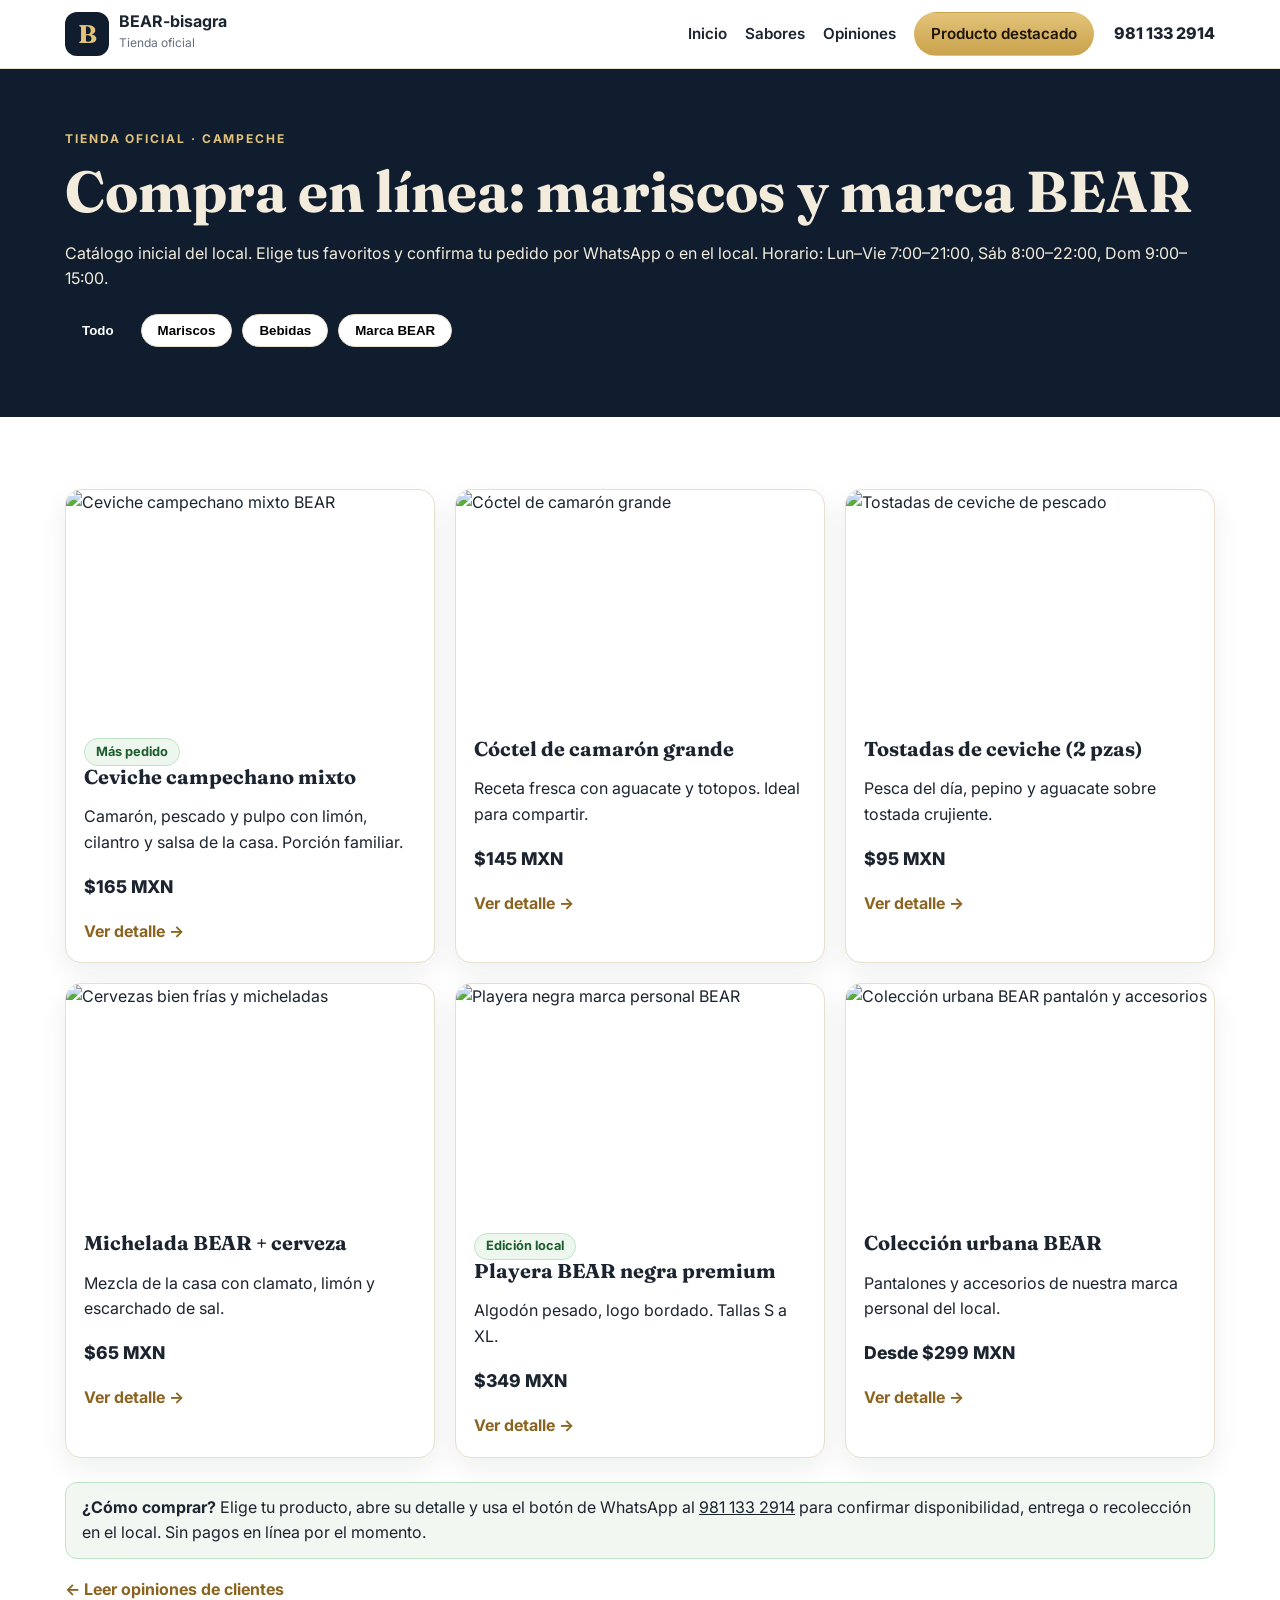
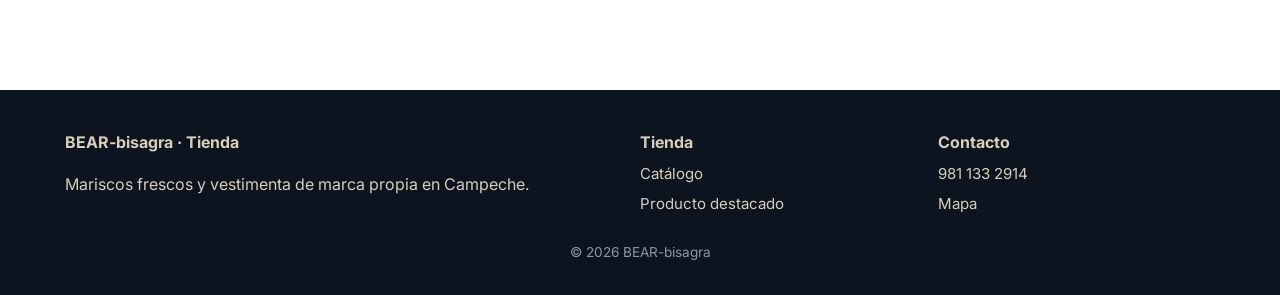
==== tienda/index.html @ 4f3a62bd "generate tienda/index.html" ====
<!DOCTYPE html>
<html lang="es">
<head>
<meta charset="UTF-8">
<meta name="viewport" content="width=device-width, initial-scale=1.0">
<title>Tienda · BEAR-bisagra Campeche</title>
<meta name="description" content="Tienda BEAR-bisagra: mariscos para llevar y vestimenta de marca propia. Playeras, pantalones, ceviches y cócteles en Campeche.">
<link rel="preconnect" href="https://fonts.googleapis.com">
<link href="https://fonts.googleapis.com/css2?family=Fraunces:opsz,wght@9..144,600;9..144,700&family=Inter:wght@400;500;600;700&display=swap" rel="stylesheet">
<link rel="stylesheet" href="../styles.css">
</head>
<body>
<header class="header">
  <div class="container header-inner">
    <a class="brand" href="../index.html" data-eb-editable="link" data-eb-key="tienda-index.a.1" data-eb-role="a" data-eb-kind="link"><span class="brand-mark">B</span><span class="brand-text"><strong>BEAR-bisagra</strong><small>Tienda oficial</small></span></a>
    <nav class="nav" id="nav">
      <a href="../index.html" data-eb-editable="link" data-eb-key="tienda-index.a.2" data-eb-role="a" data-eb-kind="link">Inicio</a>
      <a href="../index.html#sabores" data-eb-editable="link" data-eb-key="tienda-index.a.3" data-eb-role="a" data-eb-kind="link">Sabores</a>
      <a href="../index.html#opiniones" data-eb-editable="link" data-eb-key="tienda-index.a.4" data-eb-role="a" data-eb-kind="link">Opiniones</a>
      <a href="producto-1.html" class="btn btn-gold btn-sm" data-eb-editable="link" data-eb-key="tienda-index.a.5" data-eb-role="a" data-eb-kind="link">Producto destacado</a>
    </nav>
    <div class="header-actions">
      <a class="phone" href="tel:+529811332914" data-eb-editable="link" data-eb-key="tienda-index.a.6" data-eb-role="a" data-eb-kind="link">981 133 2914</a>
      <button class="menu-btn" id="menuBtn" aria-label="Abrir menú" data-eb-editable="link" data-eb-key="tienda-index.button.7" data-eb-role="button" data-eb-kind="link">☰</button>
    </div>
  </div>
</header>

<section class="shop-hero">
  <div class="container">
    <p class="eyebrow eyebrow-gold" data-eb-editable="text" data-eb-key="tienda-index.p.8" data-eb-role="p" data-eb-kind="text">Tienda oficial · Campeche</p>
    <h1 data-eb-editable="text" data-eb-key="tienda-index.h1.9" data-eb-role="h1" data-eb-kind="text">Compra en línea: mariscos y marca BEAR</h1>
    <p data-eb-editable="text" data-eb-key="tienda-index.p.10" data-eb-role="p" data-eb-kind="text">Catálogo inicial del local. Elige tus favoritos y confirma tu pedido por WhatsApp o en el local. Horario: Lun–Vie 7:00–21:00, Sáb 8:00–22:00, Dom 9:00–15:00.</p>
    <div class="filters">
      <button class="filter-btn active" data-filter="todo" data-eb-editable="link" data-eb-key="tienda-index.button.11" data-eb-role="button" data-eb-kind="link">Todo</button>
      <button class="filter-btn" data-filter="mariscos" data-eb-editable="link" data-eb-key="tienda-index.button.12" data-eb-role="button" data-eb-kind="link">Mariscos</button>
      <button class="filter-btn" data-filter="bebidas" data-eb-editable="link" data-eb-key="tienda-index.button.13" data-eb-role="button" data-eb-kind="link">Bebidas</button>
      <button class="filter-btn" data-filter="marca" data-eb-editable="link" data-eb-key="tienda-index.button.14" data-eb-role="button" data-eb-kind="link">Marca BEAR</button>
    </div>
  </div>
</section>

<main class="section">
  <div class="container">
    <div class="product-grid">
      <article class="card" data-cat="mariscos">
        <img src="https://images.pexels.com/photos/4801427/pexels-photo-4801427.jpeg?auto=compress&cs=tinysrgb&dpr=2&h=650&w=940" alt="Ceviche campechano mixto BEAR" loading="lazy" data-eb-editable="image" data-eb-key="tienda-index.img.15" data-eb-role="img" data-eb-kind="image">
        <div class="card-body">
          <span class="badge">Más pedido</span>
          <h3 data-eb-editable="text" data-eb-key="tienda-index.h3.16" data-eb-role="h3" data-eb-kind="text">Ceviche campechano mixto</h3>
          <p data-eb-editable="text" data-eb-key="tienda-index.p.17" data-eb-role="p" data-eb-kind="text">Camarón, pescado y pulpo con limón, cilantro y salsa de la casa. Porción familiar.</p>
          <p class="price" data-eb-editable="text" data-eb-key="tienda-index.p.18" data-eb-role="p" data-eb-kind="text">$165 MXN</p>
          <a class="link" href="producto-1.html" data-eb-editable="link" data-eb-key="tienda-index.a.19" data-eb-role="a" data-eb-kind="link">Ver detalle →</a>
        </div>
      </article>
      <article class="card" data-cat="mariscos">
        <img src="https://images.pexels.com/photos/20484887/pexels-photo-20484887.png?auto=compress&cs=tinysrgb&dpr=2&h=650&w=940" alt="Cóctel de camarón grande" loading="lazy" data-eb-editable="image" data-eb-key="tienda-index.img.20" data-eb-role="img" data-eb-kind="image">
        <div class="card-body">
          <h3 data-eb-editable="text" data-eb-key="tienda-index.h3.21" data-eb-role="h3" data-eb-kind="text">Cóctel de camarón grande</h3>
          <p data-eb-editable="text" data-eb-key="tienda-index.p.22" data-eb-role="p" data-eb-kind="text">Receta fresca con aguacate y totopos. Ideal para compartir.</p>
          <p class="price" data-eb-editable="text" data-eb-key="tienda-index.p.23" data-eb-role="p" data-eb-kind="text">$145 MXN</p>
          <a class="link" href="producto-1.html" data-eb-editable="link" data-eb-key="tienda-index.a.24" data-eb-role="a" data-eb-kind="link">Ver detalle →</a>
        </div>
      </article>
      <article class="card" data-cat="mariscos">
        <img src="https://images.pexels.com/photos/19725440/pexels-photo-19725440.jpeg?auto=compress&cs=tinysrgb&dpr=2&h=650&w=940" alt="Tostadas de ceviche de pescado" loading="lazy" data-eb-editable="image" data-eb-key="tienda-index.img.25" data-eb-role="img" data-eb-kind="image">
        <div class="card-body">
          <h3 data-eb-editable="text" data-eb-key="tienda-index.h3.26" data-eb-role="h3" data-eb-kind="text">Tostadas de ceviche (2 pzas)</h3>
          <p data-eb-editable="text" data-eb-key="tienda-index.p.27" data-eb-role="p" data-eb-kind="text">Pesca del día, pepino y aguacate sobre tostada crujiente.</p>
          <p class="price" data-eb-editable="text" data-eb-key="tienda-index.p.28" data-eb-role="p" data-eb-kind="text">$95 MXN</p>
          <a class="link" href="producto-1.html" data-eb-editable="link" data-eb-key="tienda-index.a.29" data-eb-role="a" data-eb-kind="link">Ver detalle →</a>
        </div>
      </article>
      <article class="card" data-cat="bebidas">
        <img src="https://images.pexels.com/photos/36027855/pexels-photo-36027855.jpeg?auto=compress&cs=tinysrgb&dpr=2&h=650&w=940" alt="Cervezas bien frías y micheladas" loading="lazy" data-eb-editable="image" data-eb-key="tienda-index.img.30" data-eb-role="img" data-eb-kind="image">
        <div class="card-body">
          <h3 data-eb-editable="text" data-eb-key="tienda-index.h3.31" data-eb-role="h3" data-eb-kind="text">Michelada BEAR + cerveza</h3>
          <p data-eb-editable="text" data-eb-key="tienda-index.p.32" data-eb-role="p" data-eb-kind="text">Mezcla de la casa con clamato, limón y escarchado de sal.</p>
          <p class="price" data-eb-editable="text" data-eb-key="tienda-index.p.33" data-eb-role="p" data-eb-kind="text">$65 MXN</p>
          <a class="link" href="producto-1.html" data-eb-editable="link" data-eb-key="tienda-index.a.34" data-eb-role="a" data-eb-kind="link">Ver detalle →</a>
        </div>
      </article>
      <article class="card" data-cat="marca">
        <img src="https://images.pexels.com/photos/8532638/pexels-photo-8532638.jpeg?auto=compress&cs=tinysrgb&dpr=2&h=650&w=940" alt="Playera negra marca personal BEAR" loading="lazy" data-eb-editable="image" data-eb-key="tienda-index.img.35" data-eb-role="img" data-eb-kind="image">
        <div class="card-body">
          <span class="badge">Edición local</span>
          <h3 data-eb-editable="text" data-eb-key="tienda-index.h3.36" data-eb-role="h3" data-eb-kind="text">Playera BEAR negra premium</h3>
          <p data-eb-editable="text" data-eb-key="tienda-index.p.37" data-eb-role="p" data-eb-kind="text">Algodón pesado, logo bordado. Tallas S a XL.</p>
          <p class="price" data-eb-editable="text" data-eb-key="tienda-index.p.38" data-eb-role="p" data-eb-kind="text">$349 MXN</p>
          <a class="link" href="producto-1.html" data-eb-editable="link" data-eb-key="tienda-index.a.39" data-eb-role="a" data-eb-kind="link">Ver detalle →</a>
        </div>
      </article>
      <article class="card" data-cat="marca">
        <img src="https://images.pexels.com/photos/8112638/pexels-photo-8112638.jpeg?auto=compress&cs=tinysrgb&dpr=2&h=650&w=940" alt="Colección urbana BEAR pantalón y accesorios" loading="lazy" data-eb-editable="image" data-eb-key="tienda-index.img.40" data-eb-role="img" data-eb-kind="image">
        <div class="card-body">
          <h3 data-eb-editable="text" data-eb-key="tienda-index.h3.41" data-eb-role="h3" data-eb-kind="text">Colección urbana BEAR</h3>
          <p data-eb-editable="text" data-eb-key="tienda-index.p.42" data-eb-role="p" data-eb-kind="text">Pantalones y accesorios de nuestra marca personal del local.</p>
          <p class="price" data-eb-editable="text" data-eb-key="tienda-index.p.43" data-eb-role="p" data-eb-kind="text">Desde $299 MXN</p>
          <a class="link" href="producto-1.html" data-eb-editable="link" data-eb-key="tienda-index.a.44" data-eb-role="a" data-eb-kind="link">Ver detalle →</a>
        </div>
      </article>
    </div>
    <div class="cart-note" style="margin-top:24px">
      <strong>¿Cómo comprar?</strong> Elige tu producto, abre su detalle y usa el botón de WhatsApp al <a href="tel:+529811332914" data-eb-editable="link" data-eb-key="tienda-index.a.45" data-eb-role="a" data-eb-kind="link">981 133 2914</a> para confirmar disponibilidad, entrega o recolección en el local. Sin pagos en línea por el momento.
    </div>
    <p style="margin-top:18px" data-eb-editable="text" data-eb-key="tienda-index.p.46" data-eb-role="p" data-eb-kind="text"><a class="link" href="../index.html#opiniones" data-eb-editable="link" data-eb-key="tienda-index.a.47" data-eb-role="a" data-eb-kind="link">← Leer opiniones de clientes</a></p>
  </div>
</main>

<footer class="footer">
  <div class="container footer-grid">
    <div><strong>BEAR-bisagra · Tienda</strong><p data-eb-editable="text" data-eb-key="tienda-index.p.48" data-eb-role="p" data-eb-kind="text">Mariscos frescos y vestimenta de marca propia en Campeche.</p></div>
    <div><strong>Tienda</strong><a href="index.html" data-eb-editable="link" data-eb-key="tienda-index.a.49" data-eb-role="a" data-eb-kind="link">Catálogo</a><a href="producto-1.html" data-eb-editable="link" data-eb-key="tienda-index.a.50" data-eb-role="a" data-eb-kind="link">Producto destacado</a></div>
    <div><strong>Contacto</strong><a href="tel:+529811332914" data-eb-editable="link" data-eb-key="tienda-index.a.51" data-eb-role="a" data-eb-kind="link">981 133 2914</a><a href="https://maps.google.com/?q=Monterrey" target="_blank" rel="noopener" data-eb-editable="link" data-eb-key="tienda-index.a.52" data-eb-role="a" data-eb-kind="link">Mapa</a></div>
  </div>
  <p class="copy" data-eb-editable="text" data-eb-key="tienda-index.p.53" data-eb-role="p" data-eb-kind="text">© 2026 BEAR-bisagra</p>
</footer>
<script src="../script.js"></script>

<section id="perfil-usuario" aria-label="Perfil del visitante">
  <div data-itm-profile data-project-id="32536aca-527c-4a46-9a63-be16d1e86934"></div>
</section>

<section id="comentarios" aria-label="Comentarios">
  <div data-itm-comments data-project-id="32536aca-527c-4a46-9a63-be16d1e86934"></div>
</section>

<script src="https://itm-void-excepcional.pages.dev/comments.js" defer></script>
</body>
</html>
---- styles.css ----
:root{
  --navy:#101d2e; --navy2:#16293f; --gold:#c9a24b; --gold2:#e3c37a;
  --cream:#faf6ee; --paper:#ffffff; --ink:#1c2430; --muted:#66707e;
  --line:#e8dfcc; --radius:16px; --shadow:0 18px 45px rgba(16,29,46,.14);
}
*{box-sizing:border-box}
html{scroll-behavior:smooth}
body{margin:0;font-family:Inter,system-ui,Arial,sans-serif;color:var(--ink);background:var(--paper);line-height:1.6}
h1,h2,h3{font-family:Fraunces,Georgia,serif;line-height:1.12;margin:0 0 .5rem}
h1{font-size:clamp(2.2rem,5vw,3.6rem)} h2{font-size:clamp(1.7rem,3.4vw,2.4rem)}
img{max-width:100%;display:block;border-radius:12px}
a{color:inherit}
.container{width:min(1150px,92%);margin:0 auto}
.section{padding:72px 0}
.section-dark{background:var(--navy);color:#f3ecdc}
.section-cream{background:var(--cream)}
.eyebrow{text-transform:uppercase;letter-spacing:.16em;font-size:.75rem;font-weight:700;color:var(--gold)}
.eyebrow-gold{color:var(--gold2)}
.section-head{max-width:640px;margin-bottom:28px}
.muted{color:var(--muted)} .section-dark .muted{color:#c9c0ab}
.btn{display:inline-block;padding:.85rem 1.5rem;border-radius:999px;font-weight:700;text-decoration:none;border:1px solid transparent;cursor:pointer}
.btn-gold{background:linear-gradient(180deg,var(--gold2),var(--gold));color:#1d1405}
.btn-outline{border-color:var(--navy);color:var(--navy)}
.btn-outline-light{border-color:#e8dfcc;color:#f3ecdc}
.btn-dark{background:var(--navy);color:#fff}
.btn-sm{padding:.55rem 1rem;font-size:.9rem}
.link{font-weight:700;color:#8a6420;text-decoration:none}
.price{font-weight:800;font-size:1.1rem}
.row{display:flex;gap:12px;flex-wrap:wrap;margin-top:16px}

/* header */
.header{position:sticky;top:0;z-index:20;background:rgba(255,255,255,.96);backdrop-filter:blur(8px);border-bottom:1px solid var(--line)}
.header-inner{display:flex;align-items:center;gap:20px;padding:12px 0}
.brand{display:flex;align-items:center;gap:10px;text-decoration:none}
.brand-mark{width:44px;height:44px;border-radius:12px;background:var(--navy);color:var(--gold2);display:grid;place-items:center;font-family:Fraunces,serif;font-size:1.6rem;font-weight:700}
.brand-text strong{display:block;line-height:1}.brand-text small{color:var(--muted);font-size:.75rem}
.nav{margin-left:auto;display:flex;gap:18px;align-items:center}
.nav a{text-decoration:none;font-weight:600;font-size:.95rem}
.header-actions{display:flex;align-items:center;gap:12px}
.phone{font-weight:800;text-decoration:none}
.menu-btn{display:none;border:1px solid var(--line);border-radius:10px;background:#fff;padding:.4rem .7rem}
.header-profile-strip{background:var(--navy);color:#e9dfc6;font-size:.85rem}
.header-profile-inner{display:flex;justify-content:space-between;align-items:center;gap:12px;padding:6px 0;flex-wrap:wrap}

/* hero */
.hero{background:radial-gradient(900px 400px at 80% 0%,#f3e6c4,transparent),var(--cream);padding:56px 0 40px}
.hero-grid{display:grid;grid-template-columns:1.05fr .95fr;gap:36px;align-items:center}
.lead{font-size:1.08rem;color:#3d4756}
.hero-cta{display:flex;gap:12px;flex-wrap:wrap;margin:20px 0}
.hero-meta{list-style:none;display:flex;gap:18px;padding:0;margin:18px 0 0;flex-wrap:wrap;color:#3d4756}
.hero-media{position:relative}
.hero-img-main img{box-shadow:var(--shadow)}
.hero-img-main figcaption{font-size:.85rem;color:var(--muted);margin-top:8px}
.hero-img-small{position:absolute;right:-10px;bottom:-24px;width:42%;border:4px solid #fff;box-shadow:var(--shadow);border-radius:14px;overflow:hidden}
.hero-img-small img{border-radius:0}

/* strip */
.strip{background:var(--navy);color:#f3ecdc}
.strip-grid{display:grid;grid-template-columns:repeat(3,1fr);gap:16px;padding:18px 0}
.strip-grid strong{display:block}.strip-grid span{color:#c9c0ab;font-size:.92rem}

/* cards */
.cards-3{display:grid;grid-template-columns:repeat(3,1fr);gap:20px}
.card{border:1px solid var(--line);border-radius:var(--radius);overflow:hidden;background:#fff;box-shadow:0 10px 28px rgba(16,29,46,.07)}
.card img{border-radius:0;height:230px;width:100%;object-fit:cover}
.card-body{padding:18px}
.card-body h3{font-size:1.25rem}
.card-dark{background:var(--navy2);border-color:#2b405c}
.menu-table-wrap{margin-top:28px;border:1px solid var(--line);border-radius:var(--radius);padding:22px;background:#fff}
.menu-table div{display:flex;justify-content:space-between;gap:16px;padding:10px 0;border-bottom:1px dashed var(--line)}
.menu-table div:last-child{border-bottom:0}

/* brand */
.brand-grid{display:grid;grid-template-columns:1fr 1fr;gap:32px;align-items:start}
.checklist{list-style:none;padding:0;margin:18px 0}
.checklist li{padding-left:28px;position:relative;margin:8px 0}
.checklist li::before{content:"✓";position:absolute;left:0;color:var(--gold2);font-weight:800}
.brand-cards{display:grid;grid-template-columns:1fr 1fr;gap:16px}

/* local */
.local-grid{display:grid;grid-template-columns:1fr 1fr;gap:32px;align-items:center}
.local-media{position:relative}
.img-main{box-shadow:var(--shadow)}
.img-over{position:absolute;left:-18px;bottom:-26px;width:46%;border:5px solid #fff;box-shadow:var(--shadow)}
.stats{display:flex;gap:26px;margin:18px 0}
.stats strong{display:block;font-size:1.6rem;font-family:Fraunces,serif}
.stats span{color:var(--muted);font-size:.9rem}
.gallery-mini{display:grid;grid-template-columns:1fr 1fr;gap:12px}
.gallery-mini img{height:150px;object-fit:cover;width:100%}

/* visit */
.visit-grid{display:grid;grid-template-columns:1fr 1fr;gap:28px}
.contact-list{list-style:none;padding:0}
.contact-list li{margin:10px 0}
.contact-form{background:#fff;border:1px solid var(--line);border-radius:var(--radius);padding:22px}
.contact-form label{display:block;font-weight:600;margin:10px 0}
.contact-form input,.contact-form textarea{width:100%;margin-top:6px;padding:.7rem .8rem;border:1px solid #cfc6ae;border-radius:10px;font:inherit}
.form-note{font-size:.88rem;color:var(--muted)}

/* opinions */
.section-opinions{background:linear-gradient(180deg,#101d2e,#1a3049);color:#f3ecdc}
.opinion-info-grid{display:grid;grid-template-columns:repeat(3,1fr);gap:14px;margin:20px 0}
.opinion-step{background:rgba(255,255,255,.07);border:1px solid rgba(227,195,122,.35);border-radius:14px;padding:16px}
.opinion-step strong{display:block;color:var(--gold2)}
.opinion-step span{color:#d9cfb8;font-size:.92rem}
.privacy-note{background:rgba(201,162,75,.14);border:1px solid rgba(227,195,122,.4);padding:12px 16px;border-radius:12px;font-size:.92rem}
.comments-shell{display:grid;grid-template-columns:.9fr 1.1fr;gap:18px;margin-top:20px}
.comments-profile-card,.comments-list-card{background:#fff;color:var(--ink);border-radius:16px;padding:22px;box-shadow:var(--shadow)}
.comments-profile-card h3,.comments-list-card h3{margin-top:0}

/* footer */
.footer{background:#0b141f;color:#d9cfb8;padding:40px 0 18px}
.footer-grid{display:grid;grid-template-columns:2fr 1fr 1fr;gap:20px}
.footer-grid a,.footer-grid span{display:block;color:#d9cfb8;text-decoration:none;margin:6px 0;font-size:.94rem}
.copy{text-align:center;color:#8f96a3;font-size:.85rem;margin-top:20px}

/* shop */
.shop-hero{background:var(--navy);color:#f3ecdc;padding:48px 0}
.filters{display:flex;gap:10px;flex-wrap:wrap;margin:22px 0}
.filter-btn{border:1px solid var(--line);background:#fff;border-radius:999px;padding:.5rem 1rem;cursor:pointer;font-weight:600}
.filter-btn.active{background:var(--navy);color:#fff;border-color:var(--navy)}
.product-grid{display:grid;grid-template-columns:repeat(3,1fr);gap:20px}
.badge{display:inline-block;background:#eef7ee;color:#1d5c2e;border:1px solid #bfe3c6;border-radius:999px;padding:.15rem .7rem;font-size:.8rem;font-weight:700}
.product-detail{display:grid;grid-template-columns:1fr 1fr;gap:30px;padding:48px 0}
.qty{display:flex;align-items:center;gap:10px;margin:16px 0}
.qty button{width:38px;height:38px;border-radius:10px;border:1px solid var(--line);font-size:1.2rem;cursor:pointer}
.cart-note{background:#f2f7f2;border:1px solid #bfe3c6;border-radius:12px;padding:12px 16px}

@media(max-width:900px){
  .hero-grid,.brand-grid,.local-grid,.visit-grid,.comments-shell,.product-detail{grid-template-columns:1fr}
  .cards-3,.product-grid{grid-template-columns:1fr 1fr}
  .strip-grid,.opinion-info-grid{grid-template-columns:1fr}
  .nav{display:none;position:absolute;top:100%;left:0;right:0;background:#fff;flex-direction:column;padding:16px;border-bottom:1px solid var(--line)}
  .nav.open{display:flex}
  .menu-btn{display:block}
  .hero-img-small{position:static;width:60%;margin-top:12px}
  .img-over{position:static;width:70%;margin-top:12px}
  .footer-grid{grid-template-columns:1fr}
}
@media(max-width:560px){.cards-3,.product-grid{grid-template-columns:1fr}}
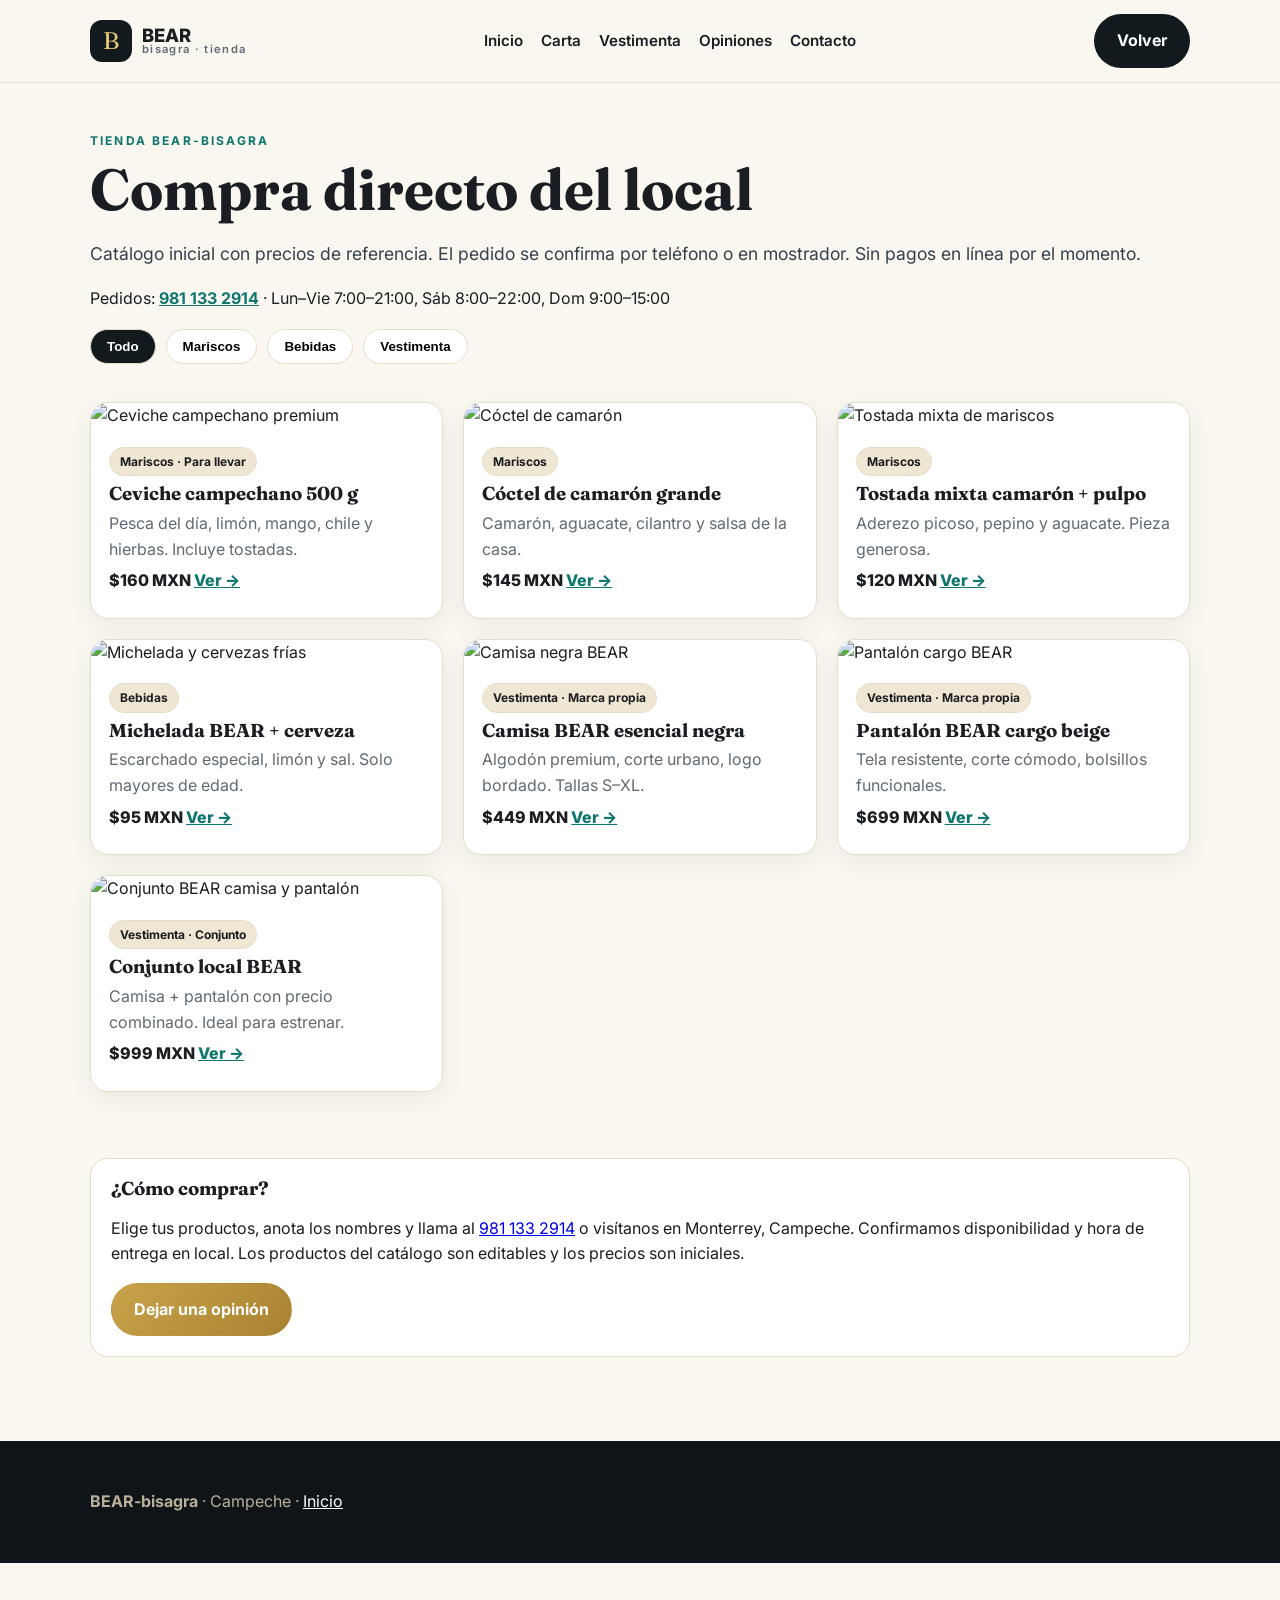
==== commit dcead424: "generate tienda/index.html" ====
--- a/tienda/index.html
+++ b/tienda/index.html
@@ -4,117 +4,80 @@
 <meta charset="UTF-8">
 <meta name="viewport" content="width=device-width, initial-scale=1.0">
 <title>Tienda · BEAR-bisagra Campeche</title>
-<meta name="description" content="Tienda BEAR-bisagra: mariscos para llevar y vestimenta de marca propia. Playeras, pantalones, ceviches y cócteles en Campeche.">
+<meta name="description" content="Tienda BEAR-bisagra: ceviches para llevar, cervezas frías y vestimenta de marca propia.">
 <link rel="preconnect" href="https://fonts.googleapis.com">
-<link href="https://fonts.googleapis.com/css2?family=Fraunces:opsz,wght@9..144,600;9..144,700&family=Inter:wght@400;500;600;700&display=swap" rel="stylesheet">
+<link href="https://fonts.googleapis.com/css2?family=Fraunces:opsz,wght@9..144,600;9..144,700&family=Inter:wght@400;600;700&display=swap" rel="stylesheet">
 <link rel="stylesheet" href="../styles.css">
 </head>
 <body>
-<header class="header">
+<header class="site-header">
   <div class="container header-inner">
-    <a class="brand" href="../index.html" data-eb-editable="link" data-eb-key="tienda-index.a.1" data-eb-role="a" data-eb-kind="link"><span class="brand-mark">B</span><span class="brand-text"><strong>BEAR-bisagra</strong><small>Tienda oficial</small></span></a>
-    <nav class="nav" id="nav">
+    <a href="../index.html" class="brand" data-eb-editable="link" data-eb-key="tienda-index.a.1" data-eb-role="a" data-eb-kind="link"><span class="brand-mark">B</span><span class="brand-text">BEAR<small>bisagra · tienda</small></span></a>
+    <nav class="main-nav" id="mainNav">
       <a href="../index.html" data-eb-editable="link" data-eb-key="tienda-index.a.2" data-eb-role="a" data-eb-kind="link">Inicio</a>
-      <a href="../index.html#sabores" data-eb-editable="link" data-eb-key="tienda-index.a.3" data-eb-role="a" data-eb-kind="link">Sabores</a>
-      <a href="../index.html#opiniones" data-eb-editable="link" data-eb-key="tienda-index.a.4" data-eb-role="a" data-eb-kind="link">Opiniones</a>
-      <a href="producto-1.html" class="btn btn-gold btn-sm" data-eb-editable="link" data-eb-key="tienda-index.a.5" data-eb-role="a" data-eb-kind="link">Producto destacado</a>
+      <a href="../index.html#menu" data-eb-editable="link" data-eb-key="tienda-index.a.3" data-eb-role="a" data-eb-kind="link">Carta</a>
+      <a href="../index.html#coleccion" data-eb-editable="link" data-eb-key="tienda-index.a.4" data-eb-role="a" data-eb-kind="link">Vestimenta</a>
+      <a href="../index.html#opiniones" data-eb-editable="link" data-eb-key="tienda-index.a.5" data-eb-role="a" data-eb-kind="link">Opiniones</a>
+      <a href="../index.html#contacto" data-eb-editable="link" data-eb-key="tienda-index.a.6" data-eb-role="a" data-eb-kind="link">Contacto</a>
     </nav>
     <div class="header-actions">
-      <a class="phone" href="tel:+529811332914" data-eb-editable="link" data-eb-key="tienda-index.a.6" data-eb-role="a" data-eb-kind="link">981 133 2914</a>
-      <button class="menu-btn" id="menuBtn" aria-label="Abrir menú" data-eb-editable="link" data-eb-key="tienda-index.button.7" data-eb-role="button" data-eb-kind="link">☰</button>
+      <a class="btn btn-dark" href="../index.html" data-eb-editable="link" data-eb-key="tienda-index.a.7" data-eb-role="a" data-eb-kind="link">Volver</a>
+      <button class="nav-toggle" id="navToggle" aria-label="Abrir menú" data-eb-editable="link" data-eb-key="tienda-index.button.8" data-eb-role="button" data-eb-kind="link"><span></span><span></span><span></span></button>
     </div>
   </div>
 </header>
-
-<section class="shop-hero">
-  <div class="container">
-    <p class="eyebrow eyebrow-gold" data-eb-editable="text" data-eb-key="tienda-index.p.8" data-eb-role="p" data-eb-kind="text">Tienda oficial · Campeche</p>
-    <h1 data-eb-editable="text" data-eb-key="tienda-index.h1.9" data-eb-role="h1" data-eb-kind="text">Compra en línea: mariscos y marca BEAR</h1>
-    <p data-eb-editable="text" data-eb-key="tienda-index.p.10" data-eb-role="p" data-eb-kind="text">Catálogo inicial del local. Elige tus favoritos y confirma tu pedido por WhatsApp o en el local. Horario: Lun–Vie 7:00–21:00, Sáb 8:00–22:00, Dom 9:00–15:00.</p>
+<main class="container">
+  <div class="shop-head">
+    <p class="eyebrow" data-eb-editable="text" data-eb-key="tienda-index.p.9" data-eb-role="p" data-eb-kind="text">Tienda BEAR-bisagra</p>
+    <h1 data-eb-editable="text" data-eb-key="tienda-index.h1.10" data-eb-role="h1" data-eb-kind="text">Compra directo del local</h1>
+    <p class="lead" data-eb-editable="text" data-eb-key="tienda-index.p.11" data-eb-role="p" data-eb-kind="text">Catálogo inicial con precios de referencia. El pedido se confirma por teléfono o en mostrador. Sin pagos en línea por el momento.</p>
+    <p data-eb-editable="text" data-eb-key="tienda-index.p.12" data-eb-role="p" data-eb-kind="text">Pedidos: <a href="tel:+529811332914" style="color:#0f766e;font-weight:700" data-eb-editable="link" data-eb-key="tienda-index.a.13" data-eb-role="a" data-eb-kind="link">981 133 2914</a> · Lun–Vie 7:00–21:00, Sáb 8:00–22:00, Dom 9:00–15:00</p>
     <div class="filters">
-      <button class="filter-btn active" data-filter="todo" data-eb-editable="link" data-eb-key="tienda-index.button.11" data-eb-role="button" data-eb-kind="link">Todo</button>
-      <button class="filter-btn" data-filter="mariscos" data-eb-editable="link" data-eb-key="tienda-index.button.12" data-eb-role="button" data-eb-kind="link">Mariscos</button>
-      <button class="filter-btn" data-filter="bebidas" data-eb-editable="link" data-eb-key="tienda-index.button.13" data-eb-role="button" data-eb-kind="link">Bebidas</button>
-      <button class="filter-btn" data-filter="marca" data-eb-editable="link" data-eb-key="tienda-index.button.14" data-eb-role="button" data-eb-kind="link">Marca BEAR</button>
+      <button class="filter-btn active" data-filter="todo" data-eb-editable="link" data-eb-key="tienda-index.button.14" data-eb-role="button" data-eb-kind="link">Todo</button>
+      <button class="filter-btn" data-filter="mariscos" data-eb-editable="link" data-eb-key="tienda-index.button.15" data-eb-role="button" data-eb-kind="link">Mariscos</button>
+      <button class="filter-btn" data-filter="bebidas" data-eb-editable="link" data-eb-key="tienda-index.button.16" data-eb-role="button" data-eb-kind="link">Bebidas</button>
+      <button class="filter-btn" data-filter="vestimenta" data-eb-editable="link" data-eb-key="tienda-index.button.17" data-eb-role="button" data-eb-kind="link">Vestimenta</button>
     </div>
   </div>
-</section>
-
-<main class="section">
-  <div class="container">
-    <div class="product-grid">
-      <article class="card" data-cat="mariscos">
-        <img src="https://images.pexels.com/photos/4801427/pexels-photo-4801427.jpeg?auto=compress&cs=tinysrgb&dpr=2&h=650&w=940" alt="Ceviche campechano mixto BEAR" loading="lazy" data-eb-editable="image" data-eb-key="tienda-index.img.15" data-eb-role="img" data-eb-kind="image">
-        <div class="card-body">
-          <span class="badge">Más pedido</span>
-          <h3 data-eb-editable="text" data-eb-key="tienda-index.h3.16" data-eb-role="h3" data-eb-kind="text">Ceviche campechano mixto</h3>
-          <p data-eb-editable="text" data-eb-key="tienda-index.p.17" data-eb-role="p" data-eb-kind="text">Camarón, pescado y pulpo con limón, cilantro y salsa de la casa. Porción familiar.</p>
-          <p class="price" data-eb-editable="text" data-eb-key="tienda-index.p.18" data-eb-role="p" data-eb-kind="text">$165 MXN</p>
-          <a class="link" href="producto-1.html" data-eb-editable="link" data-eb-key="tienda-index.a.19" data-eb-role="a" data-eb-kind="link">Ver detalle →</a>
-        </div>
-      </article>
-      <article class="card" data-cat="mariscos">
-        <img src="https://images.pexels.com/photos/20484887/pexels-photo-20484887.png?auto=compress&cs=tinysrgb&dpr=2&h=650&w=940" alt="Cóctel de camarón grande" loading="lazy" data-eb-editable="image" data-eb-key="tienda-index.img.20" data-eb-role="img" data-eb-kind="image">
-        <div class="card-body">
-          <h3 data-eb-editable="text" data-eb-key="tienda-index.h3.21" data-eb-role="h3" data-eb-kind="text">Cóctel de camarón grande</h3>
-          <p data-eb-editable="text" data-eb-key="tienda-index.p.22" data-eb-role="p" data-eb-kind="text">Receta fresca con aguacate y totopos. Ideal para compartir.</p>
-          <p class="price" data-eb-editable="text" data-eb-key="tienda-index.p.23" data-eb-role="p" data-eb-kind="text">$145 MXN</p>
-          <a class="link" href="producto-1.html" data-eb-editable="link" data-eb-key="tienda-index.a.24" data-eb-role="a" data-eb-kind="link">Ver detalle →</a>
-        </div>
-      </article>
-      <article class="card" data-cat="mariscos">
-        <img src="https://images.pexels.com/photos/19725440/pexels-photo-19725440.jpeg?auto=compress&cs=tinysrgb&dpr=2&h=650&w=940" alt="Tostadas de ceviche de pescado" loading="lazy" data-eb-editable="image" data-eb-key="tienda-index.img.25" data-eb-role="img" data-eb-kind="image">
-        <div class="card-body">
-          <h3 data-eb-editable="text" data-eb-key="tienda-index.h3.26" data-eb-role="h3" data-eb-kind="text">Tostadas de ceviche (2 pzas)</h3>
-          <p data-eb-editable="text" data-eb-key="tienda-index.p.27" data-eb-role="p" data-eb-kind="text">Pesca del día, pepino y aguacate sobre tostada crujiente.</p>
-          <p class="price" data-eb-editable="text" data-eb-key="tienda-index.p.28" data-eb-role="p" data-eb-kind="text">$95 MXN</p>
-          <a class="link" href="producto-1.html" data-eb-editable="link" data-eb-key="tienda-index.a.29" data-eb-role="a" data-eb-kind="link">Ver detalle →</a>
-        </div>
-      </article>
-      <article class="card" data-cat="bebidas">
-        <img src="https://images.pexels.com/photos/36027855/pexels-photo-36027855.jpeg?auto=compress&cs=tinysrgb&dpr=2&h=650&w=940" alt="Cervezas bien frías y micheladas" loading="lazy" data-eb-editable="image" data-eb-key="tienda-index.img.30" data-eb-role="img" data-eb-kind="image">
-        <div class="card-body">
-          <h3 data-eb-editable="text" data-eb-key="tienda-index.h3.31" data-eb-role="h3" data-eb-kind="text">Michelada BEAR + cerveza</h3>
-          <p data-eb-editable="text" data-eb-key="tienda-index.p.32" data-eb-role="p" data-eb-kind="text">Mezcla de la casa con clamato, limón y escarchado de sal.</p>
-          <p class="price" data-eb-editable="text" data-eb-key="tienda-index.p.33" data-eb-role="p" data-eb-kind="text">$65 MXN</p>
-          <a class="link" href="producto-1.html" data-eb-editable="link" data-eb-key="tienda-index.a.34" data-eb-role="a" data-eb-kind="link">Ver detalle →</a>
-        </div>
-      </article>
-      <article class="card" data-cat="marca">
-        <img src="https://images.pexels.com/photos/8532638/pexels-photo-8532638.jpeg?auto=compress&cs=tinysrgb&dpr=2&h=650&w=940" alt="Playera negra marca personal BEAR" loading="lazy" data-eb-editable="image" data-eb-key="tienda-index.img.35" data-eb-role="img" data-eb-kind="image">
-        <div class="card-body">
-          <span class="badge">Edición local</span>
-          <h3 data-eb-editable="text" data-eb-key="tienda-index.h3.36" data-eb-role="h3" data-eb-kind="text">Playera BEAR negra premium</h3>
-          <p data-eb-editable="text" data-eb-key="tienda-index.p.37" data-eb-role="p" data-eb-kind="text">Algodón pesado, logo bordado. Tallas S a XL.</p>
-          <p class="price" data-eb-editable="text" data-eb-key="tienda-index.p.38" data-eb-role="p" data-eb-kind="text">$349 MXN</p>
-          <a class="link" href="producto-1.html" data-eb-editable="link" data-eb-key="tienda-index.a.39" data-eb-role="a" data-eb-kind="link">Ver detalle →</a>
-        </div>
-      </article>
-      <article class="card" data-cat="marca">
-        <img src="https://images.pexels.com/photos/8112638/pexels-photo-8112638.jpeg?auto=compress&cs=tinysrgb&dpr=2&h=650&w=940" alt="Colección urbana BEAR pantalón y accesorios" loading="lazy" data-eb-editable="image" data-eb-key="tienda-index.img.40" data-eb-role="img" data-eb-kind="image">
-        <div class="card-body">
-          <h3 data-eb-editable="text" data-eb-key="tienda-index.h3.41" data-eb-role="h3" data-eb-kind="text">Colección urbana BEAR</h3>
-          <p data-eb-editable="text" data-eb-key="tienda-index.p.42" data-eb-role="p" data-eb-kind="text">Pantalones y accesorios de nuestra marca personal del local.</p>
-          <p class="price" data-eb-editable="text" data-eb-key="tienda-index.p.43" data-eb-role="p" data-eb-kind="text">Desde $299 MXN</p>
-          <a class="link" href="producto-1.html" data-eb-editable="link" data-eb-key="tienda-index.a.44" data-eb-role="a" data-eb-kind="link">Ver detalle →</a>
-        </div>
-      </article>
+  <div class="shop-grid">
+    <article class="card product" data-cat="mariscos" id="ceviche-campeon">
+      <img src="https://images.pexels.com/photos/28490849/pexels-photo-28490849.jpeg?auto=compress&cs=tinysrgb&dpr=2&h=650&w=940" alt="Ceviche campechano premium" loading="lazy" data-eb-editable="image" data-eb-key="tienda-index.img.18" data-eb-role="img" data-eb-kind="image">
+      <div class="card-body"><span class="badge">Mariscos · Para llevar</span><h3 data-eb-editable="text" data-eb-key="tienda-index.h3.19" data-eb-role="h3" data-eb-kind="text">Ceviche campechano 500 g</h3><p data-eb-editable="text" data-eb-key="tienda-index.p.20" data-eb-role="p" data-eb-kind="text">Pesca del día, limón, mango, chile y hierbas. Incluye tostadas.</p><p class="price" data-eb-editable="text" data-eb-key="tienda-index.p.21" data-eb-role="p" data-eb-kind="text">$160 MXN <a href="producto-1.html" data-eb-editable="link" data-eb-key="tienda-index.a.22" data-eb-role="a" data-eb-kind="link">Ver →</a></p></div>
+    </article>
+    <article class="card product" data-cat="mariscos">
+      <img src="https://images.pexels.com/photos/19725429/pexels-photo-19725429.jpeg?auto=compress&cs=tinysrgb&dpr=2&h=650&w=940" alt="Cóctel de camarón" loading="lazy" data-eb-editable="image" data-eb-key="tienda-index.img.23" data-eb-role="img" data-eb-kind="image">
+      <div class="card-body"><span class="badge">Mariscos</span><h3 data-eb-editable="text" data-eb-key="tienda-index.h3.24" data-eb-role="h3" data-eb-kind="text">Cóctel de camarón grande</h3><p data-eb-editable="text" data-eb-key="tienda-index.p.25" data-eb-role="p" data-eb-kind="text">Camarón, aguacate, cilantro y salsa de la casa.</p><p class="price" data-eb-editable="text" data-eb-key="tienda-index.p.26" data-eb-role="p" data-eb-kind="text">$145 MXN <a href="producto-1.html" data-eb-editable="link" data-eb-key="tienda-index.a.27" data-eb-role="a" data-eb-kind="link">Ver →</a></p></div>
+    </article>
+    <article class="card product" data-cat="mariscos">
+      <img src="https://images.pexels.com/photos/4801427/pexels-photo-4801427.jpeg?auto=compress&cs=tinysrgb&dpr=2&h=650&w=940" alt="Tostada mixta de mariscos" loading="lazy" data-eb-editable="image" data-eb-key="tienda-index.img.28" data-eb-role="img" data-eb-kind="image">
+      <div class="card-body"><span class="badge">Mariscos</span><h3 data-eb-editable="text" data-eb-key="tienda-index.h3.29" data-eb-role="h3" data-eb-kind="text">Tostada mixta camarón + pulpo</h3><p data-eb-editable="text" data-eb-key="tienda-index.p.30" data-eb-role="p" data-eb-kind="text">Aderezo picoso, pepino y aguacate. Pieza generosa.</p><p class="price" data-eb-editable="text" data-eb-key="tienda-index.p.31" data-eb-role="p" data-eb-kind="text">$120 MXN <a href="producto-1.html" data-eb-editable="link" data-eb-key="tienda-index.a.32" data-eb-role="a" data-eb-kind="link">Ver →</a></p></div>
+    </article>
+    <article class="card product" data-cat="bebidas">
+      <img src="https://images.pexels.com/photos/36027855/pexels-photo-36027855.jpeg?auto=compress&cs=tinysrgb&dpr=2&h=650&w=940" alt="Michelada y cervezas frías" loading="lazy" data-eb-editable="image" data-eb-key="tienda-index.img.33" data-eb-role="img" data-eb-kind="image">
+      <div class="card-body"><span class="badge">Bebidas</span><h3 data-eb-editable="text" data-eb-key="tienda-index.h3.34" data-eb-role="h3" data-eb-kind="text">Michelada BEAR + cerveza</h3><p data-eb-editable="text" data-eb-key="tienda-index.p.35" data-eb-role="p" data-eb-kind="text">Escarchado especial, limón y sal. Solo mayores de edad.</p><p class="price" data-eb-editable="text" data-eb-key="tienda-index.p.36" data-eb-role="p" data-eb-kind="text">$95 MXN <a href="producto-1.html" data-eb-editable="link" data-eb-key="tienda-index.a.37" data-eb-role="a" data-eb-kind="link">Ver →</a></p></div>
+    </article>
+    <article class="card product" data-cat="vestimenta" id="camisa-bear">
+      <img src="https://images.pexels.com/photos/8532638/pexels-photo-8532638.jpeg?auto=compress&cs=tinysrgb&dpr=2&h=650&w=940" alt="Camisa negra BEAR" loading="lazy" data-eb-editable="image" data-eb-key="tienda-index.img.38" data-eb-role="img" data-eb-kind="image">
+      <div class="card-body"><span class="badge">Vestimenta · Marca propia</span><h3 data-eb-editable="text" data-eb-key="tienda-index.h3.39" data-eb-role="h3" data-eb-kind="text">Camisa BEAR esencial negra</h3><p data-eb-editable="text" data-eb-key="tienda-index.p.40" data-eb-role="p" data-eb-kind="text">Algodón premium, corte urbano, logo bordado. Tallas S–XL.</p><p class="price" data-eb-editable="text" data-eb-key="tienda-index.p.41" data-eb-role="p" data-eb-kind="text">$449 MXN <a href="producto-1.html" data-eb-editable="link" data-eb-key="tienda-index.a.42" data-eb-role="a" data-eb-kind="link">Ver →</a></p></div>
+    </article>
+    <article class="card product" data-cat="vestimenta" id="pantalon-bear">
+      <img src="https://images.pexels.com/photos/6152660/pexels-photo-6152660.jpeg?auto=compress&cs=tinysrgb&dpr=2&h=650&w=940" alt="Pantalón cargo BEAR" loading="lazy" data-eb-editable="image" data-eb-key="tienda-index.img.43" data-eb-role="img" data-eb-kind="image">
+      <div class="card-body"><span class="badge">Vestimenta · Marca propia</span><h3 data-eb-editable="text" data-eb-key="tienda-index.h3.44" data-eb-role="h3" data-eb-kind="text">Pantalón BEAR cargo beige</h3><p data-eb-editable="text" data-eb-key="tienda-index.p.45" data-eb-role="p" data-eb-kind="text">Tela resistente, corte cómodo, bolsillos funcionales.</p><p class="price" data-eb-editable="text" data-eb-key="tienda-index.p.46" data-eb-role="p" data-eb-kind="text">$699 MXN <a href="producto-1.html" data-eb-editable="link" data-eb-key="tienda-index.a.47" data-eb-role="a" data-eb-kind="link">Ver →</a></p></div>
+    </article>
+    <article class="card product" data-cat="vestimenta" id="conjunto-bear">
+      <img src="https://images.pexels.com/photos/29920855/pexels-photo-29920855.jpeg?auto=compress&cs=tinysrgb&dpr=2&h=650&w=940" alt="Conjunto BEAR camisa y pantalón" loading="lazy" data-eb-editable="image" data-eb-key="tienda-index.img.48" data-eb-role="img" data-eb-kind="image">
+      <div class="card-body"><span class="badge">Vestimenta · Conjunto</span><h3 data-eb-editable="text" data-eb-key="tienda-index.h3.49" data-eb-role="h3" data-eb-kind="text">Conjunto local BEAR</h3><p data-eb-editable="text" data-eb-key="tienda-index.p.50" data-eb-role="p" data-eb-kind="text">Camisa + pantalón con precio combinado. Ideal para estrenar.</p><p class="price" data-eb-editable="text" data-eb-key="tienda-index.p.51" data-eb-role="p" data-eb-kind="text">$999 MXN <a href="producto-1.html" data-eb-editable="link" data-eb-key="tienda-index.a.52" data-eb-role="a" data-eb-kind="link">Ver →</a></p></div>
+    </article>
+  </div>
+  <section class="section" style="padding-top:0">
+    <div class="order-box">
+      <h3 data-eb-editable="text" data-eb-key="tienda-index.h3.53" data-eb-role="h3" data-eb-kind="text">¿Cómo comprar?</h3>
+      <p data-eb-editable="text" data-eb-key="tienda-index.p.54" data-eb-role="p" data-eb-kind="text">Elige tus productos, anota los nombres y llama al <a href="tel:+529811332914" data-eb-editable="link" data-eb-key="tienda-index.a.55" data-eb-role="a" data-eb-kind="link">981 133 2914</a> o visítanos en Monterrey, Campeche. Confirmamos disponibilidad y hora de entrega en local. Los productos del catálogo son editables y los precios son iniciales.</p>
+      <a class="btn btn-gold" href="../index.html#opiniones" data-eb-editable="link" data-eb-key="tienda-index.a.56" data-eb-role="a" data-eb-kind="link">Dejar una opinión</a>
     </div>
-    <div class="cart-note" style="margin-top:24px">
-      <strong>¿Cómo comprar?</strong> Elige tu producto, abre su detalle y usa el botón de WhatsApp al <a href="tel:+529811332914" data-eb-editable="link" data-eb-key="tienda-index.a.45" data-eb-role="a" data-eb-kind="link">981 133 2914</a> para confirmar disponibilidad, entrega o recolección en el local. Sin pagos en línea por el momento.
-    </div>
-    <p style="margin-top:18px" data-eb-editable="text" data-eb-key="tienda-index.p.46" data-eb-role="p" data-eb-kind="text"><a class="link" href="../index.html#opiniones" data-eb-editable="link" data-eb-key="tienda-index.a.47" data-eb-role="a" data-eb-kind="link">← Leer opiniones de clientes</a></p>
-  </div>
+  </section>
 </main>
-
-<footer class="footer">
-  <div class="container footer-grid">
-    <div><strong>BEAR-bisagra · Tienda</strong><p data-eb-editable="text" data-eb-key="tienda-index.p.48" data-eb-role="p" data-eb-kind="text">Mariscos frescos y vestimenta de marca propia en Campeche.</p></div>
-    <div><strong>Tienda</strong><a href="index.html" data-eb-editable="link" data-eb-key="tienda-index.a.49" data-eb-role="a" data-eb-kind="link">Catálogo</a><a href="producto-1.html" data-eb-editable="link" data-eb-key="tienda-index.a.50" data-eb-role="a" data-eb-kind="link">Producto destacado</a></div>
-    <div><strong>Contacto</strong><a href="tel:+529811332914" data-eb-editable="link" data-eb-key="tienda-index.a.51" data-eb-role="a" data-eb-kind="link">981 133 2914</a><a href="https://maps.google.com/?q=Monterrey" target="_blank" rel="noopener" data-eb-editable="link" data-eb-key="tienda-index.a.52" data-eb-role="a" data-eb-kind="link">Mapa</a></div>
-  </div>
-  <p class="copy" data-eb-editable="text" data-eb-key="tienda-index.p.53" data-eb-role="p" data-eb-kind="text">© 2026 BEAR-bisagra</p>
-</footer>
+<footer class="site-footer"><div class="container"><p data-eb-editable="text" data-eb-key="tienda-index.p.57" data-eb-role="p" data-eb-kind="text"><strong>BEAR-bisagra</strong> · Campeche · <a href="../index.html" style="color:#fff" data-eb-editable="link" data-eb-key="tienda-index.a.58" data-eb-role="a" data-eb-kind="link">Inicio</a></p></div></footer>
 <script src="../script.js"></script>
 
 <section id="perfil-usuario" aria-label="Perfil del visitante">
--- a/styles.css
+++ b/styles.css
@@ -1,140 +1,110 @@
 :root{
-  --navy:#101d2e; --navy2:#16293f; --gold:#c9a24b; --gold2:#e3c37a;
-  --cream:#faf6ee; --paper:#ffffff; --ink:#1c2430; --muted:#66707e;
-  --line:#e8dfcc; --radius:16px; --shadow:0 18px 45px rgba(16,29,46,.14);
+  --bg:#faf7f1; --ink:#1a1e22; --muted:#5f6a72;
+  --dark:#131a1e; --dark-2:#1e2a30;
+  --gold:#c9a24b; --gold-2:#e6c87a;
+  --sand:#efe6d3; --line:#e5dcc8;
+  --teal:#0f766e; --card:#fff;
+  --radius:18px; --shadow:0 18px 50px rgba(19,26,30,.12);
+  --font-d:'Fraunces',serif; --font-b:'Inter',system-ui,sans-serif;
 }
-*{box-sizing:border-box}
-html{scroll-behavior:smooth}
-body{margin:0;font-family:Inter,system-ui,Arial,sans-serif;color:var(--ink);background:var(--paper);line-height:1.6}
-h1,h2,h3{font-family:Fraunces,Georgia,serif;line-height:1.12;margin:0 0 .5rem}
-h1{font-size:clamp(2.2rem,5vw,3.6rem)} h2{font-size:clamp(1.7rem,3.4vw,2.4rem)}
-img{max-width:100%;display:block;border-radius:12px}
-a{color:inherit}
-.container{width:min(1150px,92%);margin:0 auto}
-.section{padding:72px 0}
-.section-dark{background:var(--navy);color:#f3ecdc}
-.section-cream{background:var(--cream)}
-.eyebrow{text-transform:uppercase;letter-spacing:.16em;font-size:.75rem;font-weight:700;color:var(--gold)}
-.eyebrow-gold{color:var(--gold2)}
-.section-head{max-width:640px;margin-bottom:28px}
-.muted{color:var(--muted)} .section-dark .muted{color:#c9c0ab}
-.btn{display:inline-block;padding:.85rem 1.5rem;border-radius:999px;font-weight:700;text-decoration:none;border:1px solid transparent;cursor:pointer}
-.btn-gold{background:linear-gradient(180deg,var(--gold2),var(--gold));color:#1d1405}
-.btn-outline{border-color:var(--navy);color:var(--navy)}
-.btn-outline-light{border-color:#e8dfcc;color:#f3ecdc}
-.btn-dark{background:var(--navy);color:#fff}
-.btn-sm{padding:.55rem 1rem;font-size:.9rem}
-.link{font-weight:700;color:#8a6420;text-decoration:none}
-.price{font-weight:800;font-size:1.1rem}
-.row{display:flex;gap:12px;flex-wrap:wrap;margin-top:16px}
-
-/* header */
-.header{position:sticky;top:0;z-index:20;background:rgba(255,255,255,.96);backdrop-filter:blur(8px);border-bottom:1px solid var(--line)}
-.header-inner{display:flex;align-items:center;gap:20px;padding:12px 0}
-.brand{display:flex;align-items:center;gap:10px;text-decoration:none}
-.brand-mark{width:44px;height:44px;border-radius:12px;background:var(--navy);color:var(--gold2);display:grid;place-items:center;font-family:Fraunces,serif;font-size:1.6rem;font-weight:700}
-.brand-text strong{display:block;line-height:1}.brand-text small{color:var(--muted);font-size:.75rem}
-.nav{margin-left:auto;display:flex;gap:18px;align-items:center}
-.nav a{text-decoration:none;font-weight:600;font-size:.95rem}
+*{box-sizing:border-box}html{scroll-behavior:smooth}
+body{margin:0;font-family:var(--font-b);background:var(--bg);color:var(--ink);line-height:1.6}
+img{max-width:100%;display:block;border-radius:14px}
+.container{max-width:1140px;margin:0 auto;padding:0 20px}
+.eyebrow{text-transform:uppercase;letter-spacing:.18em;font-size:.75rem;font-weight:700;color:var(--teal);margin:0 0 8px}
+.eyebrow-gold{color:var(--gold-2)}
+h1,h2,h3,h4{font-family:var(--font-d);line-height:1.12;margin:0 0 12px}
+h1{font-size:clamp(2.2rem,5vw,3.6rem)}h2{font-size:clamp(1.7rem,3.4vw,2.4rem)}
+.lead{font-size:1.1rem;color:#33414a}
+.btn{display:inline-block;padding:13px 22px;border-radius:999px;font-weight:700;text-decoration:none;border:1px solid transparent;transition:.2s}
+.btn-gold{background:linear-gradient(135deg,var(--gold),#a8822f);color:#fff}
+.btn-gold:hover{filter:brightness(1.08)}
+.btn-dark{background:var(--dark);color:#fff}
+.btn-outline{border-color:var(--ink);color:var(--ink)}
+.btn-full{width:100%;text-align:center}
+.site-header{position:sticky;top:0;z-index:20;background:rgba(250,247,241,.92);backdrop-filter:blur(10px);border-bottom:1px solid var(--line)}
+.header-inner{display:flex;align-items:center;justify-content:space-between;gap:16px;padding:14px 20px}
+.brand{display:flex;align-items:center;gap:10px;text-decoration:none;color:var(--ink)}
+.brand-mark{width:42px;height:42px;border-radius:12px;background:var(--dark);color:var(--gold-2);display:grid;place-items:center;font-family:var(--font-d);font-size:1.5rem}
+.brand-text{font-weight:800;font-size:1.15rem;line-height:1}.brand-text small{display:block;font-size:.7rem;font-weight:600;letter-spacing:.12em;color:var(--muted)}
+.main-nav{display:flex;gap:18px}.main-nav a{text-decoration:none;color:var(--ink);font-weight:600;font-size:.95rem}
 .header-actions{display:flex;align-items:center;gap:12px}
-.phone{font-weight:800;text-decoration:none}
-.menu-btn{display:none;border:1px solid var(--line);border-radius:10px;background:#fff;padding:.4rem .7rem}
-.header-profile-strip{background:var(--navy);color:#e9dfc6;font-size:.85rem}
-.header-profile-inner{display:flex;justify-content:space-between;align-items:center;gap:12px;padding:6px 0;flex-wrap:wrap}
-
-/* hero */
-.hero{background:radial-gradient(900px 400px at 80% 0%,#f3e6c4,transparent),var(--cream);padding:56px 0 40px}
+.nav-toggle{display:none;background:none;border:1px solid var(--line);border-radius:10px;padding:8px;cursor:pointer}
+.nav-toggle span{display:block;width:22px;height:2px;background:var(--ink);margin:5px 0}
+.hero{padding:56px 0 40px}
 .hero-grid{display:grid;grid-template-columns:1.05fr .95fr;gap:36px;align-items:center}
-.lead{font-size:1.08rem;color:#3d4756}
 .hero-cta{display:flex;gap:12px;flex-wrap:wrap;margin:20px 0}
-.hero-meta{list-style:none;display:flex;gap:18px;padding:0;margin:18px 0 0;flex-wrap:wrap;color:#3d4756}
+.hero-meta{list-style:none;display:flex;gap:18px;flex-wrap:wrap;padding:0;margin:10px 0;color:var(--muted);font-size:.95rem}
+.hero-phone a{color:var(--teal);font-weight:700}
 .hero-media{position:relative}
 .hero-img-main img{box-shadow:var(--shadow)}
 .hero-img-main figcaption{font-size:.85rem;color:var(--muted);margin-top:8px}
-.hero-img-small{position:absolute;right:-10px;bottom:-24px;width:42%;border:4px solid #fff;box-shadow:var(--shadow);border-radius:14px;overflow:hidden}
-.hero-img-small img{border-radius:0}
-
-/* strip */
-.strip{background:var(--navy);color:#f3ecdc}
-.strip-grid{display:grid;grid-template-columns:repeat(3,1fr);gap:16px;padding:18px 0}
-.strip-grid strong{display:block}.strip-grid span{color:#c9c0ab;font-size:.92rem}
-
-/* cards */
+.hero-img-small{position:absolute;left:-24px;bottom:-24px;width:44%;border:4px solid #fff;border-radius:16px;overflow:hidden;box-shadow:var(--shadow)}
+.hero-img-small img{border-radius:12px}
+.hero-badge{position:absolute;top:14px;right:14px;background:var(--dark);color:var(--gold-2);padding:8px 14px;border-radius:999px;font-size:.8rem;font-weight:700}
+.strip{background:var(--dark);color:var(--gold-2);padding:12px 0;font-weight:600;letter-spacing:.04em}
+.strip-inner{display:flex;gap:12px;justify-content:center;flex-wrap:wrap}.strip i{color:#5a6470;font-style:normal}
+.section{padding:64px 0}
+.section-dark{background:var(--dark);color:#f3ede0}
+.section-dark .muted-light{color:#c8c0ad}
+.section-sand{background:var(--sand)}
+.section-head{max-width:640px;margin-bottom:28px}
+.section-head.row{display:flex;justify-content:space-between;align-items:end;gap:20px;max-width:none}
 .cards-3{display:grid;grid-template-columns:repeat(3,1fr);gap:20px}
-.card{border:1px solid var(--line);border-radius:var(--radius);overflow:hidden;background:#fff;box-shadow:0 10px 28px rgba(16,29,46,.07)}
-.card img{border-radius:0;height:230px;width:100%;object-fit:cover}
-.card-body{padding:18px}
-.card-body h3{font-size:1.25rem}
-.card-dark{background:var(--navy2);border-color:#2b405c}
-.menu-table-wrap{margin-top:28px;border:1px solid var(--line);border-radius:var(--radius);padding:22px;background:#fff}
-.menu-table div{display:flex;justify-content:space-between;gap:16px;padding:10px 0;border-bottom:1px dashed var(--line)}
-.menu-table div:last-child{border-bottom:0}
-
-/* brand */
-.brand-grid{display:grid;grid-template-columns:1fr 1fr;gap:32px;align-items:start}
-.checklist{list-style:none;padding:0;margin:18px 0}
-.checklist li{padding-left:28px;position:relative;margin:8px 0}
-.checklist li::before{content:"✓";position:absolute;left:0;color:var(--gold2);font-weight:800}
-.brand-cards{display:grid;grid-template-columns:1fr 1fr;gap:16px}
-
-/* local */
-.local-grid{display:grid;grid-template-columns:1fr 1fr;gap:32px;align-items:center}
-.local-media{position:relative}
-.img-main{box-shadow:var(--shadow)}
-.img-over{position:absolute;left:-18px;bottom:-26px;width:46%;border:5px solid #fff;box-shadow:var(--shadow)}
-.stats{display:flex;gap:26px;margin:18px 0}
-.stats strong{display:block;font-size:1.6rem;font-family:Fraunces,serif}
-.stats span{color:var(--muted);font-size:.9rem}
-.gallery-mini{display:grid;grid-template-columns:1fr 1fr;gap:12px}
-.gallery-mini img{height:150px;object-fit:cover;width:100%}
-
-/* visit */
-.visit-grid{display:grid;grid-template-columns:1fr 1fr;gap:28px}
-.contact-list{list-style:none;padding:0}
-.contact-list li{margin:10px 0}
-.contact-form{background:#fff;border:1px solid var(--line);border-radius:var(--radius);padding:22px}
-.contact-form label{display:block;font-weight:600;margin:10px 0}
-.contact-form input,.contact-form textarea{width:100%;margin-top:6px;padding:.7rem .8rem;border:1px solid #cfc6ae;border-radius:10px;font:inherit}
-.form-note{font-size:.88rem;color:var(--muted)}
-
-/* opinions */
-.section-opinions{background:linear-gradient(180deg,#101d2e,#1a3049);color:#f3ecdc}
-.opinion-info-grid{display:grid;grid-template-columns:repeat(3,1fr);gap:14px;margin:20px 0}
-.opinion-step{background:rgba(255,255,255,.07);border:1px solid rgba(227,195,122,.35);border-radius:14px;padding:16px}
-.opinion-step strong{display:block;color:var(--gold2)}
-.opinion-step span{color:#d9cfb8;font-size:.92rem}
-.privacy-note{background:rgba(201,162,75,.14);border:1px solid rgba(227,195,122,.4);padding:12px 16px;border-radius:12px;font-size:.92rem}
-.comments-shell{display:grid;grid-template-columns:.9fr 1.1fr;gap:18px;margin-top:20px}
-.comments-profile-card,.comments-list-card{background:#fff;color:var(--ink);border-radius:16px;padding:22px;box-shadow:var(--shadow)}
-.comments-profile-card h3,.comments-list-card h3{margin-top:0}
-
-/* footer */
-.footer{background:#0b141f;color:#d9cfb8;padding:40px 0 18px}
-.footer-grid{display:grid;grid-template-columns:2fr 1fr 1fr;gap:20px}
-.footer-grid a,.footer-grid span{display:block;color:#d9cfb8;text-decoration:none;margin:6px 0;font-size:.94rem}
-.copy{text-align:center;color:#8f96a3;font-size:.85rem;margin-top:20px}
-
-/* shop */
-.shop-hero{background:var(--navy);color:#f3ecdc;padding:48px 0}
-.filters{display:flex;gap:10px;flex-wrap:wrap;margin:22px 0}
-.filter-btn{border:1px solid var(--line);background:#fff;border-radius:999px;padding:.5rem 1rem;cursor:pointer;font-weight:600}
-.filter-btn.active{background:var(--navy);color:#fff;border-color:var(--navy)}
-.product-grid{display:grid;grid-template-columns:repeat(3,1fr);gap:20px}
-.badge{display:inline-block;background:#eef7ee;color:#1d5c2e;border:1px solid #bfe3c6;border-radius:999px;padding:.15rem .7rem;font-size:.8rem;font-weight:700}
-.product-detail{display:grid;grid-template-columns:1fr 1fr;gap:30px;padding:48px 0}
-.qty{display:flex;align-items:center;gap:10px;margin:16px 0}
-.qty button{width:38px;height:38px;border-radius:10px;border:1px solid var(--line);font-size:1.2rem;cursor:pointer}
-.cart-note{background:#f2f7f2;border:1px solid #bfe3c6;border-radius:12px;padding:12px 16px}
-
+.card{background:var(--card);border:1px solid var(--line);border-radius:var(--radius);overflow:hidden;box-shadow:0 8px 28px rgba(0,0,0,.06)}
+.card-body{padding:18px}.card-body h3{margin-bottom:6px}.card-body p{color:var(--muted);margin:6px 0}
+.price{color:var(--ink)!important;font-weight:800}.price a{color:var(--teal)}
+.menu-grid{display:grid;grid-template-columns:1.1fr .9fr;gap:32px;align-items:start}
+.menu-list{margin:22px 0}
+.menu-item{display:flex;justify-content:space-between;gap:16px;padding:14px 0;border-bottom:1px solid #2c3a42}
+.menu-item h4{margin:0;color:#fff}.menu-item p{margin:4px 0 0;color:#b9b09a;font-size:.92rem}
+.menu-item span{font-family:var(--font-d);color:var(--gold-2);font-weight:700}
+.menu-media{display:grid;gap:14px}.menu-media .offset{margin-left:40px}
+.split{display:grid;grid-template-columns:1fr 1fr;gap:32px;align-items:center}
+.split.reverse{grid-template-columns:1fr 1fr}.split-img{box-shadow:var(--shadow)}
+.check-list{list-style:none;padding:0}.check-list li{padding:8px 0 8px 30px;position:relative}
+.check-list li:before{content:"✓";position:absolute;left:0;color:var(--teal);font-weight:800}
+.note{font-size:.9rem;color:var(--muted);background:#fff;border:1px dashed var(--line);padding:10px 14px;border-radius:12px}
+.stats{display:flex;gap:22px;margin-top:18px}.stats strong{font-family:var(--font-d);font-size:1.6rem;display:block}.stats span{color:var(--muted);font-size:.85rem}
+.gallery{display:grid;grid-template-columns:repeat(3,1fr);gap:14px;margin-top:28px}
+/* Opiniones */
+.opinions-grid{display:grid;grid-template-columns:.95fr 1.05fr;gap:28px;align-items:start}
+.opinions-steps{padding-left:20px;color:#e8dfc9}.opinions-steps strong{color:#fff}
+.privacy-note{background:#0c1216;border:1px solid #2c3a42;border-radius:12px;padding:10px 14px;font-size:.9rem;color:var(--gold-2)}
+.profile-box{margin-top:16px;background:#0c1216;border:1px solid #2c3a42;border-radius:14px;padding:14px}
+.profile-label{font-size:.8rem;text-transform:uppercase;letter-spacing:.12em;color:#b9b09a;margin:0 0 8px}
+.widget-card{background:#fbf8f1;color:var(--ink);border-radius:var(--radius);padding:22px;box-shadow:var(--shadow)}
+.widget-card h3{margin-top:0}.widget-card .muted-light{color:var(--muted)}
+[data-itm-profile],[data-itm-comments]{min-height:60px}
+/* contacto */
+.contact-list{list-style:none;padding:0}.contact-list li{padding:8px 0;border-bottom:1px solid var(--line)}
+.contact-list a{color:var(--teal);font-weight:700}
+.contact-cta{display:flex;gap:12px;margin-top:16px;flex-wrap:wrap}
+.hours-card{background:var(--dark);color:#f3ede0;border-radius:var(--radius);padding:24px}
+.hours-card table{width:100%;border-collapse:collapse;margin:12px 0 18px}
+.hours-card td{padding:10px 0;border-bottom:1px solid #2c3a42}
+.hours-card td:last-child{text-align:right;color:var(--gold-2);font-weight:700}
+.site-footer{background:#0e1417;color:#b9b09a;padding:32px 0;margin-top:20px}
+.footer-grid{display:grid;grid-template-columns:1.2fr .8fr 1fr;gap:20px}
+.footer-grid a{color:#f3ede0;margin-right:14px}
+.credits{font-size:.78rem;opacity:.75}
+/* Tienda */
+.shop-head{padding:48px 0 10px}
+.filters{display:flex;gap:10px;flex-wrap:wrap;margin:18px 0}
+.filter-btn{border:1px solid var(--line);background:#fff;padding:9px 16px;border-radius:999px;cursor:pointer;font-weight:600}
+.filter-btn.active{background:var(--dark);color:#fff}
+.shop-grid{display:grid;grid-template-columns:repeat(3,1fr);gap:20px;padding:10px 0 50px}
+.badge{display:inline-block;font-size:.75rem;font-weight:700;background:var(--sand);border:1px solid var(--line);padding:4px 10px;border-radius:999px;margin-bottom:8px}
+.product-detail{display:grid;grid-template-columns:1fr 1fr;gap:32px;padding:40px 0}
+.qty{display:flex;gap:10px;align-items:center;margin:14px 0}
+.qty button{width:36px;height:36px;border-radius:10px;border:1px solid var(--line);cursor:pointer;font-size:1.1rem}
+.order-box{background:#fff;border:1px solid var(--line);border-radius:var(--radius);padding:20px;margin-top:16px}
 @media(max-width:900px){
-  .hero-grid,.brand-grid,.local-grid,.visit-grid,.comments-shell,.product-detail{grid-template-columns:1fr}
-  .cards-3,.product-grid{grid-template-columns:1fr 1fr}
-  .strip-grid,.opinion-info-grid{grid-template-columns:1fr}
-  .nav{display:none;position:absolute;top:100%;left:0;right:0;background:#fff;flex-direction:column;padding:16px;border-bottom:1px solid var(--line)}
-  .nav.open{display:flex}
-  .menu-btn{display:block}
-  .hero-img-small{position:static;width:60%;margin-top:12px}
-  .img-over{position:static;width:70%;margin-top:12px}
-  .footer-grid{grid-template-columns:1fr}
+  .hero-grid,.menu-grid,.split,.opinions-grid,.product-detail{grid-template-columns:1fr}
+  .cards-3,.shop-grid,.gallery{grid-template-columns:1fr 1fr}
+  .section-head.row{flex-direction:column;align-items:start}
+  .main-nav{display:none;position:absolute;top:70px;left:0;right:0;background:#fff;flex-direction:column;padding:16px 20px;border-bottom:1px solid var(--line)}
+  .main-nav.open{display:flex}.nav-toggle{display:block}
+  .menu-media .offset{margin-left:0}.footer-grid{grid-template-columns:1fr}
 }
-@media(max-width:560px){.cards-3,.product-grid{grid-template-columns:1fr}}
+@media(max-width:560px){.cards-3,.shop-grid,.gallery{grid-template-columns:1fr}.hero-img-small{position:static;width:60%;margin-top:12px}}
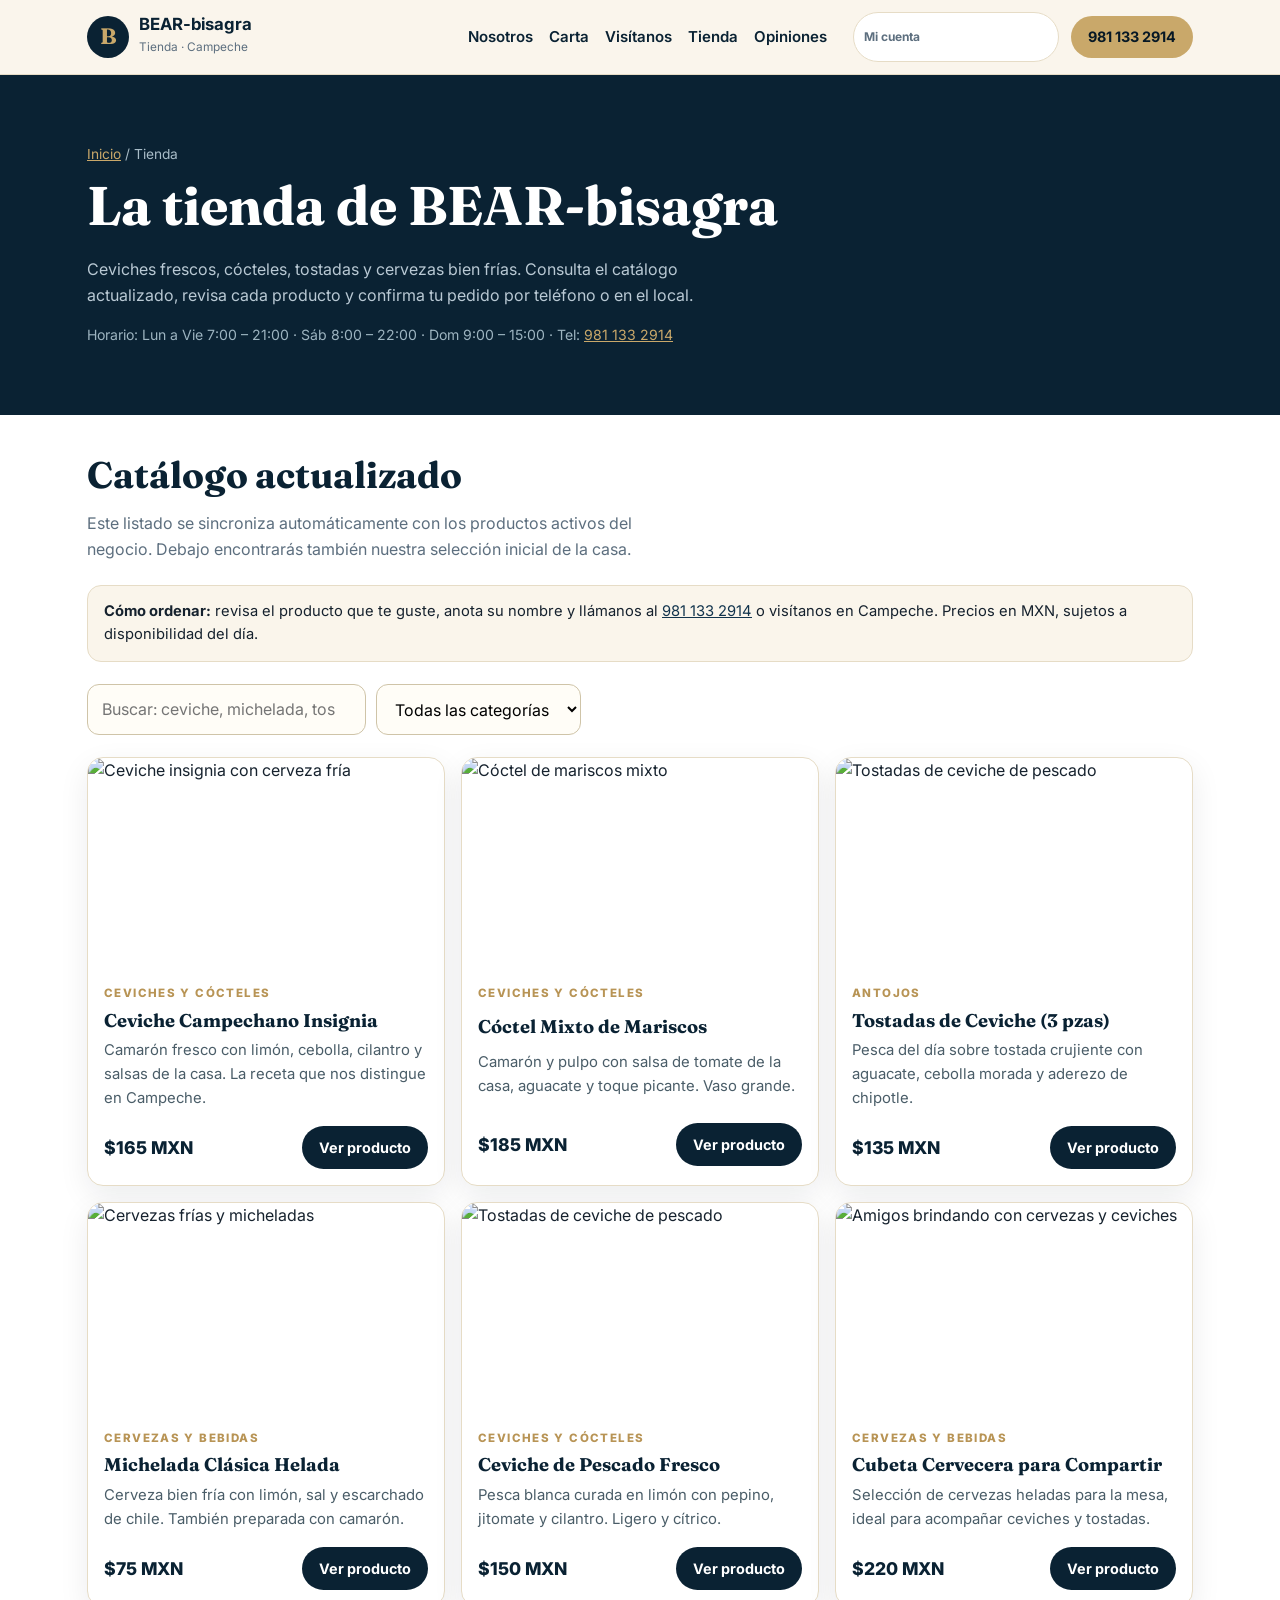
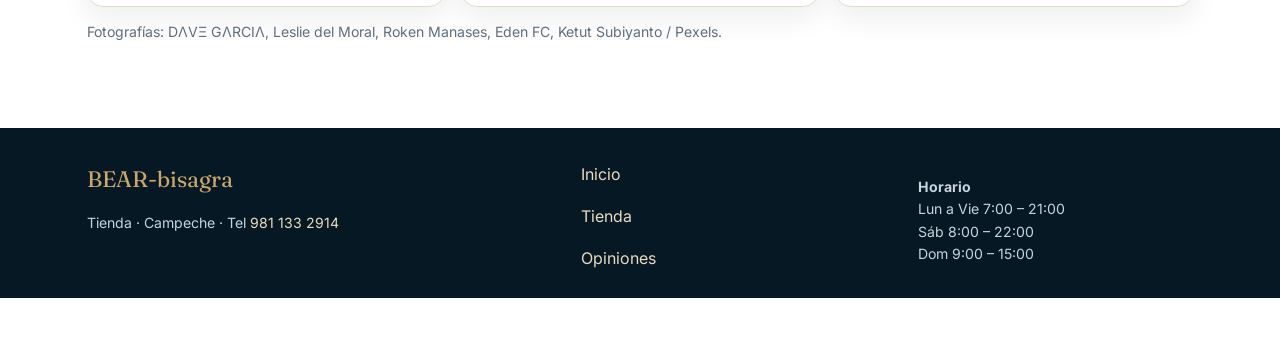
==== commit 2f019d10: "generate tienda/index.html" ====
--- a/tienda/index.html
+++ b/tienda/index.html
@@ -1,93 +1,109 @@
 <!DOCTYPE html>
-<html lang="es">
+<html lang="es-MX">
 <head>
 <meta charset="UTF-8">
 <meta name="viewport" content="width=device-width, initial-scale=1.0">
-<title>Tienda · BEAR-bisagra Campeche</title>
-<meta name="description" content="Tienda BEAR-bisagra: ceviches para llevar, cervezas frías y vestimenta de marca propia.">
+<title>Tienda · BEAR-bisagra — Ceviches y Cervezas en Campeche</title>
+<meta name="description" content="Catálogo de BEAR-bisagra: ceviches, cócteles, tostadas y cervezas frías en Campeche.">
 <link rel="preconnect" href="https://fonts.googleapis.com">
-<link href="https://fonts.googleapis.com/css2?family=Fraunces:opsz,wght@9..144,600;9..144,700&family=Inter:wght@400;600;700&display=swap" rel="stylesheet">
+<link rel="preconnect" href="https://fonts.gstatic.com" crossorigin>
+<link href="https://fonts.googleapis.com/css2?family=Fraunces:opsz,ital,wght@9..144,0,400;9..144,0,600;9..144,0,700;9..144,1,500&family=Inter:wght@400;500;600;700&display=swap" rel="stylesheet">
 <link rel="stylesheet" href="../styles.css">
 </head>
 <body>
 <header class="site-header">
-  <div class="container header-inner">
-    <a href="../index.html" class="brand" data-eb-editable="link" data-eb-key="tienda-index.a.1" data-eb-role="a" data-eb-kind="link"><span class="brand-mark">B</span><span class="brand-text">BEAR<small>bisagra · tienda</small></span></a>
-    <nav class="main-nav" id="mainNav">
-      <a href="../index.html" data-eb-editable="link" data-eb-key="tienda-index.a.2" data-eb-role="a" data-eb-kind="link">Inicio</a>
-      <a href="../index.html#menu" data-eb-editable="link" data-eb-key="tienda-index.a.3" data-eb-role="a" data-eb-kind="link">Carta</a>
-      <a href="../index.html#coleccion" data-eb-editable="link" data-eb-key="tienda-index.a.4" data-eb-role="a" data-eb-kind="link">Vestimenta</a>
-      <a href="../index.html#opiniones" data-eb-editable="link" data-eb-key="tienda-index.a.5" data-eb-role="a" data-eb-kind="link">Opiniones</a>
-      <a href="../index.html#contacto" data-eb-editable="link" data-eb-key="tienda-index.a.6" data-eb-role="a" data-eb-kind="link">Contacto</a>
+  <div class="wrap header-inner">
+    <a class="brand" href="../index.html" data-eb-editable="link" data-eb-key="tienda-index.a.1" data-eb-role="a" data-eb-kind="link"><span class="brand-mark">B</span><span class="brand-text"><strong>BEAR-bisagra</strong><small>Tienda · Campeche</small></span></a>
+    <nav class="main-nav" aria-label="Navegación">
+      <a href="../index.html#nosotros" data-eb-editable="link" data-eb-key="tienda-index.a.2" data-eb-role="a" data-eb-kind="link">Nosotros</a>
+      <a href="../index.html#carta" data-eb-editable="link" data-eb-key="tienda-index.a.3" data-eb-role="a" data-eb-kind="link">Carta</a>
+      <a href="../index.html#visitanos" data-eb-editable="link" data-eb-key="tienda-index.a.4" data-eb-role="a" data-eb-kind="link">Visítanos</a>
+      <a href="./index.html" data-eb-editable="link" data-eb-key="tienda-index.a.5" data-eb-role="a" data-eb-kind="link">Tienda</a>
+      <a href="../index.html#opiniones" data-eb-editable="link" data-eb-key="tienda-index.a.6" data-eb-role="a" data-eb-kind="link">Opiniones</a>
     </nav>
     <div class="header-actions">
-      <a class="btn btn-dark" href="../index.html" data-eb-editable="link" data-eb-key="tienda-index.a.7" data-eb-role="a" data-eb-kind="link">Volver</a>
-      <button class="nav-toggle" id="navToggle" aria-label="Abrir menú" data-eb-editable="link" data-eb-key="tienda-index.button.8" data-eb-role="button" data-eb-kind="link"><span></span><span></span><span></span></button>
+      <div class="header-profile"><span class="header-profile-label">Mi cuenta</span><div data-itm-profile data-project-id="32536aca-527c-4a46-9a63-be16d1e86934"></div></div>
+      <a class="btn btn-gold btn-sm" href="tel:+529811332914" data-eb-editable="link" data-eb-key="tienda-index.a.7" data-eb-role="a" data-eb-kind="link">981 133 2914</a>
+      <button class="nav-toggle" id="navToggle" aria-expanded="false" aria-label="Abrir menú" data-eb-editable="link" data-eb-key="tienda-index.button.8" data-eb-role="button" data-eb-kind="link">☰</button>
     </div>
   </div>
+  <div class="mobile-nav" id="mobileNav">
+    <a href="../index.html" data-eb-editable="link" data-eb-key="tienda-index.a.9" data-eb-role="a" data-eb-kind="link">Inicio</a><a href="../index.html#carta" data-eb-editable="link" data-eb-key="tienda-index.a.10" data-eb-role="a" data-eb-kind="link">Carta</a><a href="./index.html" data-eb-editable="link" data-eb-key="tienda-index.a.11" data-eb-role="a" data-eb-kind="link">Tienda</a><a href="../index.html#opiniones" data-eb-editable="link" data-eb-key="tienda-index.a.12" data-eb-role="a" data-eb-kind="link">Opiniones</a>
+  </div>
 </header>
-<main class="container">
-  <div class="shop-head">
-    <p class="eyebrow" data-eb-editable="text" data-eb-key="tienda-index.p.9" data-eb-role="p" data-eb-kind="text">Tienda BEAR-bisagra</p>
-    <h1 data-eb-editable="text" data-eb-key="tienda-index.h1.10" data-eb-role="h1" data-eb-kind="text">Compra directo del local</h1>
-    <p class="lead" data-eb-editable="text" data-eb-key="tienda-index.p.11" data-eb-role="p" data-eb-kind="text">Catálogo inicial con precios de referencia. El pedido se confirma por teléfono o en mostrador. Sin pagos en línea por el momento.</p>
-    <p data-eb-editable="text" data-eb-key="tienda-index.p.12" data-eb-role="p" data-eb-kind="text">Pedidos: <a href="tel:+529811332914" style="color:#0f766e;font-weight:700" data-eb-editable="link" data-eb-key="tienda-index.a.13" data-eb-role="a" data-eb-kind="link">981 133 2914</a> · Lun–Vie 7:00–21:00, Sáb 8:00–22:00, Dom 9:00–15:00</p>
-    <div class="filters">
-      <button class="filter-btn active" data-filter="todo" data-eb-editable="link" data-eb-key="tienda-index.button.14" data-eb-role="button" data-eb-kind="link">Todo</button>
-      <button class="filter-btn" data-filter="mariscos" data-eb-editable="link" data-eb-key="tienda-index.button.15" data-eb-role="button" data-eb-kind="link">Mariscos</button>
-      <button class="filter-btn" data-filter="bebidas" data-eb-editable="link" data-eb-key="tienda-index.button.16" data-eb-role="button" data-eb-kind="link">Bebidas</button>
-      <button class="filter-btn" data-filter="vestimenta" data-eb-editable="link" data-eb-key="tienda-index.button.17" data-eb-role="button" data-eb-kind="link">Vestimenta</button>
+
+<main>
+<section class="store-hero">
+  <div class="wrap">
+    <p class="crumbs" data-eb-editable="text" data-eb-key="tienda-index.p.13" data-eb-role="p" data-eb-kind="text"><a href="../index.html" data-eb-editable="link" data-eb-key="tienda-index.a.14" data-eb-role="a" data-eb-kind="link">Inicio</a> / Tienda</p>
+    <h1 data-eb-editable="text" data-eb-key="tienda-index.h1.15" data-eb-role="h1" data-eb-kind="text">La tienda de BEAR-bisagra</h1>
+    <p class="muted-light" style="max-width:62ch" data-eb-editable="text" data-eb-key="tienda-index.p.16" data-eb-role="p" data-eb-kind="text">Ceviches frescos, cócteles, tostadas y cervezas bien frías. Consulta el catálogo actualizado, revisa cada producto y confirma tu pedido por teléfono o en el local.</p>
+    <p class="small" style="color:#9db4c0" data-eb-editable="text" data-eb-key="tienda-index.p.17" data-eb-role="p" data-eb-kind="text">Horario: Lun a Vie 7:00 – 21:00 · Sáb 8:00 – 22:00 · Dom 9:00 – 15:00 · Tel: <a href="tel:+529811332914" style="color:var(--gold)" data-eb-editable="link" data-eb-key="tienda-index.a.18" data-eb-role="a" data-eb-kind="link">981 133 2914</a></p>
+  </div>
+</section>
+
+<section class="store-layout">
+  <div class="wrap">
+    <h2 style="margin-top:0" data-eb-editable="text" data-eb-key="tienda-index.h2.19" data-eb-role="h2" data-eb-kind="text">Catálogo actualizado</h2>
+    <p class="section-sub" data-eb-editable="text" data-eb-key="tienda-index.p.20" data-eb-role="p" data-eb-kind="text">Este listado se sincroniza automáticamente con los productos activos del negocio. Debajo encontrarás también nuestra selección inicial de la casa.</p>
+
+    <!-- Contenedor oficial ITM: el runtime carga aquí los productos activos desde la API -->
+    <div data-itm-store-products data-project-id="32536aca-527c-4a46-9a63-be16d1e86934"></div>
+
+    <div class="store-note"><strong>Cómo ordenar:</strong> revisa el producto que te guste, anota su nombre y llámanos al <a href="tel:+529811332914" data-eb-editable="link" data-eb-key="tienda-index.a.21" data-eb-role="a" data-eb-kind="link">981 133 2914</a> o visítanos en Campeche. Precios en MXN, sujetos a disponibilidad del día.</div>
+
+    <div class="store-filters">
+      <input type="search" id="storeSearch" placeholder="Buscar: ceviche, michelada, tostada...">
+      <select id="storeCat"><option value="all">Todas las categorías</option><option value="ceviche">Ceviches y cócteles</option><option value="antojo">Antojos</option><option value="bebida">Cervezas y bebidas</option></select>
     </div>
+
+    <!-- Catálogo inicial de la casa (editable posteriormente desde el sistema) -->
+    <div class="store-grid" id="seedCatalog">
+      <article class="product-card" data-store-card data-cat="ceviche" data-name="ceviche campechano insignia camaron">
+        <img src="https://images.pexels.com/photos/38920606/pexels-photo-38920606.jpeg?auto=compress&cs=tinysrgb&dpr=2&h=650&w=940" alt="Ceviche insignia con cerveza fría" loading="lazy" data-eb-editable="image" data-eb-key="tienda-index.img.22" data-eb-role="img" data-eb-kind="image">
+        <div class="p-body"><span class="p-cat">Ceviches y cócteles</span><h3 data-eb-editable="text" data-eb-key="tienda-index.h3.23" data-eb-role="h3" data-eb-kind="text">Ceviche Campechano Insignia</h3><p data-eb-editable="text" data-eb-key="tienda-index.p.24" data-eb-role="p" data-eb-kind="text">Camarón fresco con limón, cebolla, cilantro y salsas de la casa. La receta que nos distingue en Campeche.</p><div class="p-foot"><span class="p-price">$165 MXN</span><a class="btn btn-dark btn-sm" href="./producto-1.html" data-eb-editable="link" data-eb-key="tienda-index.a.25" data-eb-role="a" data-eb-kind="link">Ver producto</a></div></div>
+      </article>
+      <article class="product-card" data-store-card data-cat="ceviche" data-name="coctel mixto mariscos camaron pulpo aguacate">
+        <img src="https://images.pexels.com/photos/4801427/pexels-photo-4801427.jpeg?auto=compress&cs=tinysrgb&dpr=2&h=650&w=940" alt="Cóctel de mariscos mixto" loading="lazy" data-eb-editable="image" data-eb-key="tienda-index.img.26" data-eb-role="img" data-eb-kind="image">
+        <div class="p-body"><span class="p-cat">Ceviches y cócteles</span><h3 data-eb-editable="text" data-eb-key="tienda-index.h3.27" data-eb-role="h3" data-eb-kind="text">Cóctel Mixto de Mariscos</h3><p data-eb-editable="text" data-eb-key="tienda-index.p.28" data-eb-role="p" data-eb-kind="text">Camarón y pulpo con salsa de tomate de la casa, aguacate y toque picante. Vaso grande.</p><div class="p-foot"><span class="p-price">$185 MXN</span><a class="btn btn-dark btn-sm" href="./producto-1.html" data-eb-editable="link" data-eb-key="tienda-index.a.29" data-eb-role="a" data-eb-kind="link">Ver producto</a></div></div>
+      </article>
+      <article class="product-card" data-store-card data-cat="antojo" data-name="tostadas ceviche pescado aguacate orden">
+        <img src="https://images.pexels.com/photos/19725440/pexels-photo-19725440.jpeg?auto=compress&cs=tinysrgb&dpr=2&h=650&w=940" alt="Tostadas de ceviche de pescado" loading="lazy" data-eb-editable="image" data-eb-key="tienda-index.img.30" data-eb-role="img" data-eb-kind="image">
+        <div class="p-body"><span class="p-cat">Antojos</span><h3 data-eb-editable="text" data-eb-key="tienda-index.h3.31" data-eb-role="h3" data-eb-kind="text">Tostadas de Ceviche (3 pzas)</h3><p data-eb-editable="text" data-eb-key="tienda-index.p.32" data-eb-role="p" data-eb-kind="text">Pesca del día sobre tostada crujiente con aguacate, cebolla morada y aderezo de chipotle.</p><div class="p-foot"><span class="p-price">$135 MXN</span><a class="btn btn-dark btn-sm" href="./producto-1.html" data-eb-editable="link" data-eb-key="tienda-index.a.33" data-eb-role="a" data-eb-kind="link">Ver producto</a></div></div>
+      </article>
+      <article class="product-card" data-store-card data-cat="bebida" data-name="michelada clasica cerveza fria limon chile">
+        <img src="https://images.pexels.com/photos/36027855/pexels-photo-36027855.jpeg?auto=compress&cs=tinysrgb&dpr=2&h=650&w=940" alt="Cervezas frías y micheladas" loading="lazy" data-eb-editable="image" data-eb-key="tienda-index.img.34" data-eb-role="img" data-eb-kind="image">
+        <div class="p-body"><span class="p-cat">Cervezas y bebidas</span><h3 data-eb-editable="text" data-eb-key="tienda-index.h3.35" data-eb-role="h3" data-eb-kind="text">Michelada Clásica Helada</h3><p data-eb-editable="text" data-eb-key="tienda-index.p.36" data-eb-role="p" data-eb-kind="text">Cerveza bien fría con limón, sal y escarchado de chile. También preparada con camarón.</p><div class="p-foot"><span class="p-price">$75 MXN</span><a class="btn btn-dark btn-sm" href="./producto-1.html" data-eb-editable="link" data-eb-key="tienda-index.a.37" data-eb-role="a" data-eb-kind="link">Ver producto</a></div></div>
+      </article>
+      <article class="product-card" data-store-card data-cat="ceviche" data-name="ceviche pescado limon cilantro fresco">
+        <img src="https://images.pexels.com/photos/19725440/pexels-photo-19725440.jpeg?auto=compress&cs=tinysrgb&dpr=2&h=650&w=940" alt="Tostadas de ceviche de pescado" loading="lazy" data-eb-editable="image" data-eb-key="tienda-index.img.38" data-eb-role="img" data-eb-kind="image">
+        <div class="p-body"><span class="p-cat">Ceviches y cócteles</span><h3 data-eb-editable="text" data-eb-key="tienda-index.h3.39" data-eb-role="h3" data-eb-kind="text">Ceviche de Pescado Fresco</h3><p data-eb-editable="text" data-eb-key="tienda-index.p.40" data-eb-role="p" data-eb-kind="text">Pesca blanca curada en limón con pepino, jitomate y cilantro. Ligero y cítrico.</p><div class="p-foot"><span class="p-price">$150 MXN</span><a class="btn btn-dark btn-sm" href="./producto-1.html" data-eb-editable="link" data-eb-key="tienda-index.a.41" data-eb-role="a" data-eb-kind="link">Ver producto</a></div></div>
+      </article>
+      <article class="product-card" data-store-card data-cat="bebida" data-name="cerveza fria media cubeta botanera">
+        <img src="https://images.pexels.com/photos/5054688/pexels-photo-5054688.jpeg?auto=compress&cs=tinysrgb&dpr=2&h=650&w=940" alt="Amigos brindando con cervezas y ceviches" loading="lazy" data-eb-editable="image" data-eb-key="tienda-index.img.42" data-eb-role="img" data-eb-kind="image">
+        <div class="p-body"><span class="p-cat">Cervezas y bebidas</span><h3 data-eb-editable="text" data-eb-key="tienda-index.h3.43" data-eb-role="h3" data-eb-kind="text">Cubeta Cervecera para Compartir</h3><p data-eb-editable="text" data-eb-key="tienda-index.p.44" data-eb-role="p" data-eb-kind="text">Selección de cervezas heladas para la mesa, ideal para acompañar ceviches y tostadas.</p><div class="p-foot"><span class="p-price">$220 MXN</span><a class="btn btn-dark btn-sm" href="./producto-1.html" data-eb-editable="link" data-eb-key="tienda-index.a.45" data-eb-role="a" data-eb-kind="link">Ver producto</a></div></div>
+      </article>
+    </div>
+    <p class="small" style="color:var(--muted)" data-eb-editable="text" data-eb-key="tienda-index.p.46" data-eb-role="p" data-eb-kind="text">Fotografías: DΛVΞ GΛRCIΛ, Leslie del Moral, Roken Manases, Eden FC, Ketut Subiyanto / Pexels.</p>
   </div>
-  <div class="shop-grid">
-    <article class="card product" data-cat="mariscos" id="ceviche-campeon">
-      <img src="https://images.pexels.com/photos/28490849/pexels-photo-28490849.jpeg?auto=compress&cs=tinysrgb&dpr=2&h=650&w=940" alt="Ceviche campechano premium" loading="lazy" data-eb-editable="image" data-eb-key="tienda-index.img.18" data-eb-role="img" data-eb-kind="image">
-      <div class="card-body"><span class="badge">Mariscos · Para llevar</span><h3 data-eb-editable="text" data-eb-key="tienda-index.h3.19" data-eb-role="h3" data-eb-kind="text">Ceviche campechano 500 g</h3><p data-eb-editable="text" data-eb-key="tienda-index.p.20" data-eb-role="p" data-eb-kind="text">Pesca del día, limón, mango, chile y hierbas. Incluye tostadas.</p><p class="price" data-eb-editable="text" data-eb-key="tienda-index.p.21" data-eb-role="p" data-eb-kind="text">$160 MXN <a href="producto-1.html" data-eb-editable="link" data-eb-key="tienda-index.a.22" data-eb-role="a" data-eb-kind="link">Ver →</a></p></div>
-    </article>
-    <article class="card product" data-cat="mariscos">
-      <img src="https://images.pexels.com/photos/19725429/pexels-photo-19725429.jpeg?auto=compress&cs=tinysrgb&dpr=2&h=650&w=940" alt="Cóctel de camarón" loading="lazy" data-eb-editable="image" data-eb-key="tienda-index.img.23" data-eb-role="img" data-eb-kind="image">
-      <div class="card-body"><span class="badge">Mariscos</span><h3 data-eb-editable="text" data-eb-key="tienda-index.h3.24" data-eb-role="h3" data-eb-kind="text">Cóctel de camarón grande</h3><p data-eb-editable="text" data-eb-key="tienda-index.p.25" data-eb-role="p" data-eb-kind="text">Camarón, aguacate, cilantro y salsa de la casa.</p><p class="price" data-eb-editable="text" data-eb-key="tienda-index.p.26" data-eb-role="p" data-eb-kind="text">$145 MXN <a href="producto-1.html" data-eb-editable="link" data-eb-key="tienda-index.a.27" data-eb-role="a" data-eb-kind="link">Ver →</a></p></div>
-    </article>
-    <article class="card product" data-cat="mariscos">
-      <img src="https://images.pexels.com/photos/4801427/pexels-photo-4801427.jpeg?auto=compress&cs=tinysrgb&dpr=2&h=650&w=940" alt="Tostada mixta de mariscos" loading="lazy" data-eb-editable="image" data-eb-key="tienda-index.img.28" data-eb-role="img" data-eb-kind="image">
-      <div class="card-body"><span class="badge">Mariscos</span><h3 data-eb-editable="text" data-eb-key="tienda-index.h3.29" data-eb-role="h3" data-eb-kind="text">Tostada mixta camarón + pulpo</h3><p data-eb-editable="text" data-eb-key="tienda-index.p.30" data-eb-role="p" data-eb-kind="text">Aderezo picoso, pepino y aguacate. Pieza generosa.</p><p class="price" data-eb-editable="text" data-eb-key="tienda-index.p.31" data-eb-role="p" data-eb-kind="text">$120 MXN <a href="producto-1.html" data-eb-editable="link" data-eb-key="tienda-index.a.32" data-eb-role="a" data-eb-kind="link">Ver →</a></p></div>
-    </article>
-    <article class="card product" data-cat="bebidas">
-      <img src="https://images.pexels.com/photos/36027855/pexels-photo-36027855.jpeg?auto=compress&cs=tinysrgb&dpr=2&h=650&w=940" alt="Michelada y cervezas frías" loading="lazy" data-eb-editable="image" data-eb-key="tienda-index.img.33" data-eb-role="img" data-eb-kind="image">
-      <div class="card-body"><span class="badge">Bebidas</span><h3 data-eb-editable="text" data-eb-key="tienda-index.h3.34" data-eb-role="h3" data-eb-kind="text">Michelada BEAR + cerveza</h3><p data-eb-editable="text" data-eb-key="tienda-index.p.35" data-eb-role="p" data-eb-kind="text">Escarchado especial, limón y sal. Solo mayores de edad.</p><p class="price" data-eb-editable="text" data-eb-key="tienda-index.p.36" data-eb-role="p" data-eb-kind="text">$95 MXN <a href="producto-1.html" data-eb-editable="link" data-eb-key="tienda-index.a.37" data-eb-role="a" data-eb-kind="link">Ver →</a></p></div>
-    </article>
-    <article class="card product" data-cat="vestimenta" id="camisa-bear">
-      <img src="https://images.pexels.com/photos/8532638/pexels-photo-8532638.jpeg?auto=compress&cs=tinysrgb&dpr=2&h=650&w=940" alt="Camisa negra BEAR" loading="lazy" data-eb-editable="image" data-eb-key="tienda-index.img.38" data-eb-role="img" data-eb-kind="image">
-      <div class="card-body"><span class="badge">Vestimenta · Marca propia</span><h3 data-eb-editable="text" data-eb-key="tienda-index.h3.39" data-eb-role="h3" data-eb-kind="text">Camisa BEAR esencial negra</h3><p data-eb-editable="text" data-eb-key="tienda-index.p.40" data-eb-role="p" data-eb-kind="text">Algodón premium, corte urbano, logo bordado. Tallas S–XL.</p><p class="price" data-eb-editable="text" data-eb-key="tienda-index.p.41" data-eb-role="p" data-eb-kind="text">$449 MXN <a href="producto-1.html" data-eb-editable="link" data-eb-key="tienda-index.a.42" data-eb-role="a" data-eb-kind="link">Ver →</a></p></div>
-    </article>
-    <article class="card product" data-cat="vestimenta" id="pantalon-bear">
-      <img src="https://images.pexels.com/photos/6152660/pexels-photo-6152660.jpeg?auto=compress&cs=tinysrgb&dpr=2&h=650&w=940" alt="Pantalón cargo BEAR" loading="lazy" data-eb-editable="image" data-eb-key="tienda-index.img.43" data-eb-role="img" data-eb-kind="image">
-      <div class="card-body"><span class="badge">Vestimenta · Marca propia</span><h3 data-eb-editable="text" data-eb-key="tienda-index.h3.44" data-eb-role="h3" data-eb-kind="text">Pantalón BEAR cargo beige</h3><p data-eb-editable="text" data-eb-key="tienda-index.p.45" data-eb-role="p" data-eb-kind="text">Tela resistente, corte cómodo, bolsillos funcionales.</p><p class="price" data-eb-editable="text" data-eb-key="tienda-index.p.46" data-eb-role="p" data-eb-kind="text">$699 MXN <a href="producto-1.html" data-eb-editable="link" data-eb-key="tienda-index.a.47" data-eb-role="a" data-eb-kind="link">Ver →</a></p></div>
-    </article>
-    <article class="card product" data-cat="vestimenta" id="conjunto-bear">
-      <img src="https://images.pexels.com/photos/29920855/pexels-photo-29920855.jpeg?auto=compress&cs=tinysrgb&dpr=2&h=650&w=940" alt="Conjunto BEAR camisa y pantalón" loading="lazy" data-eb-editable="image" data-eb-key="tienda-index.img.48" data-eb-role="img" data-eb-kind="image">
-      <div class="card-body"><span class="badge">Vestimenta · Conjunto</span><h3 data-eb-editable="text" data-eb-key="tienda-index.h3.49" data-eb-role="h3" data-eb-kind="text">Conjunto local BEAR</h3><p data-eb-editable="text" data-eb-key="tienda-index.p.50" data-eb-role="p" data-eb-kind="text">Camisa + pantalón con precio combinado. Ideal para estrenar.</p><p class="price" data-eb-editable="text" data-eb-key="tienda-index.p.51" data-eb-role="p" data-eb-kind="text">$999 MXN <a href="producto-1.html" data-eb-editable="link" data-eb-key="tienda-index.a.52" data-eb-role="a" data-eb-kind="link">Ver →</a></p></div>
-    </article>
+</section>
+</main>
+
+<footer class="site-footer">
+  <div class="wrap footer-grid">
+    <div><p class="footer-brand" data-eb-editable="text" data-eb-key="tienda-index.p.47" data-eb-role="p" data-eb-kind="text">BEAR-bisagra</p><p class="small" data-eb-editable="text" data-eb-key="tienda-index.p.48" data-eb-role="p" data-eb-kind="text">Tienda · Campeche · Tel <a href="tel:+529811332914" data-eb-editable="link" data-eb-key="tienda-index.a.49" data-eb-role="a" data-eb-kind="link">981 133 2914</a></p></div>
+    <nav><a href="../index.html" data-eb-editable="link" data-eb-key="tienda-index.a.50" data-eb-role="a" data-eb-kind="link">Inicio</a><a href="./index.html" data-eb-editable="link" data-eb-key="tienda-index.a.51" data-eb-role="a" data-eb-kind="link">Tienda</a><a href="../index.html#opiniones" data-eb-editable="link" data-eb-key="tienda-index.a.52" data-eb-role="a" data-eb-kind="link">Opiniones</a></nav>
+    <div><p class="small" data-eb-editable="text" data-eb-key="tienda-index.p.53" data-eb-role="p" data-eb-kind="text"><strong>Horario</strong><br>Lun a Vie 7:00 – 21:00<br>Sáb 8:00 – 22:00<br>Dom 9:00 – 15:00</p></div>
   </div>
-  <section class="section" style="padding-top:0">
-    <div class="order-box">
-      <h3 data-eb-editable="text" data-eb-key="tienda-index.h3.53" data-eb-role="h3" data-eb-kind="text">¿Cómo comprar?</h3>
-      <p data-eb-editable="text" data-eb-key="tienda-index.p.54" data-eb-role="p" data-eb-kind="text">Elige tus productos, anota los nombres y llama al <a href="tel:+529811332914" data-eb-editable="link" data-eb-key="tienda-index.a.55" data-eb-role="a" data-eb-kind="link">981 133 2914</a> o visítanos en Monterrey, Campeche. Confirmamos disponibilidad y hora de entrega en local. Los productos del catálogo son editables y los precios son iniciales.</p>
-      <a class="btn btn-gold" href="../index.html#opiniones" data-eb-editable="link" data-eb-key="tienda-index.a.56" data-eb-role="a" data-eb-kind="link">Dejar una opinión</a>
-    </div>
-  </section>
-</main>
-<footer class="site-footer"><div class="container"><p data-eb-editable="text" data-eb-key="tienda-index.p.57" data-eb-role="p" data-eb-kind="text"><strong>BEAR-bisagra</strong> · Campeche · <a href="../index.html" style="color:#fff" data-eb-editable="link" data-eb-key="tienda-index.a.58" data-eb-role="a" data-eb-kind="link">Inicio</a></p></div></footer>
-<script src="../script.js"></script>
-
-<section id="perfil-usuario" aria-label="Perfil del visitante">
-  <div data-itm-profile data-project-id="32536aca-527c-4a46-9a63-be16d1e86934"></div>
-</section>
+</footer>
+<script src="../script.js" defer></script>
 
 <section id="comentarios" aria-label="Comentarios">
   <div data-itm-comments data-project-id="32536aca-527c-4a46-9a63-be16d1e86934"></div>
 </section>
 
-<script src="https://itm-void-excepcional.pages.dev/comments.js" defer></script>
+<script src="https://b21c4272.itm-void-excepcional.pages.dev/comments.js" defer></script>
+
+<script src="https://b21c4272.itm-void-excepcional.pages.dev/store.js" defer></script>
 </body>
 </html>
--- a/styles.css
+++ b/styles.css
@@ -1,110 +1,193 @@
 :root{
-  --bg:#faf7f1; --ink:#1a1e22; --muted:#5f6a72;
-  --dark:#131a1e; --dark-2:#1e2a30;
-  --gold:#c9a24b; --gold-2:#e6c87a;
-  --sand:#efe6d3; --line:#e5dcc8;
-  --teal:#0f766e; --card:#fff;
-  --radius:18px; --shadow:0 18px 50px rgba(19,26,30,.12);
-  --font-d:'Fraunces',serif; --font-b:'Inter',system-ui,sans-serif;
+  --navy:#0A2233; --navy-2:#071825; --navy-3:#12344d;
+  --gold:#C9A86A; --gold-2:#b89455; --cream:#FAF5EB; --cream-2:#f1e7d3;
+  --ink:#16222e; --muted:#5d6f7f; --line:#e6dcc6; --card:#ffffff;
+  --radius:18px; --shadow:0 18px 50px rgba(7,24,37,.14);
+  --font-display:"Fraunces",Georgia,serif; --font-body:"Inter",system-ui,-apple-system,sans-serif;
 }
-*{box-sizing:border-box}html{scroll-behavior:smooth}
-body{margin:0;font-family:var(--font-b);background:var(--bg);color:var(--ink);line-height:1.6}
+*{box-sizing:border-box}
+html{scroll-behavior:smooth}
+body{margin:0;font-family:var(--font-body);color:var(--ink);background:#fff;line-height:1.6}
 img{max-width:100%;display:block;border-radius:14px}
-.container{max-width:1140px;margin:0 auto;padding:0 20px}
-.eyebrow{text-transform:uppercase;letter-spacing:.18em;font-size:.75rem;font-weight:700;color:var(--teal);margin:0 0 8px}
-.eyebrow-gold{color:var(--gold-2)}
-h1,h2,h3,h4{font-family:var(--font-d);line-height:1.12;margin:0 0 12px}
-h1{font-size:clamp(2.2rem,5vw,3.6rem)}h2{font-size:clamp(1.7rem,3.4vw,2.4rem)}
-.lead{font-size:1.1rem;color:#33414a}
-.btn{display:inline-block;padding:13px 22px;border-radius:999px;font-weight:700;text-decoration:none;border:1px solid transparent;transition:.2s}
-.btn-gold{background:linear-gradient(135deg,var(--gold),#a8822f);color:#fff}
-.btn-gold:hover{filter:brightness(1.08)}
-.btn-dark{background:var(--dark);color:#fff}
-.btn-outline{border-color:var(--ink);color:var(--ink)}
-.btn-full{width:100%;text-align:center}
-.site-header{position:sticky;top:0;z-index:20;background:rgba(250,247,241,.92);backdrop-filter:blur(10px);border-bottom:1px solid var(--line)}
-.header-inner{display:flex;align-items:center;justify-content:space-between;gap:16px;padding:14px 20px}
-.brand{display:flex;align-items:center;gap:10px;text-decoration:none;color:var(--ink)}
-.brand-mark{width:42px;height:42px;border-radius:12px;background:var(--dark);color:var(--gold-2);display:grid;place-items:center;font-family:var(--font-d);font-size:1.5rem}
-.brand-text{font-weight:800;font-size:1.15rem;line-height:1}.brand-text small{display:block;font-size:.7rem;font-weight:600;letter-spacing:.12em;color:var(--muted)}
-.main-nav{display:flex;gap:18px}.main-nav a{text-decoration:none;color:var(--ink);font-weight:600;font-size:.95rem}
-.header-actions{display:flex;align-items:center;gap:12px}
-.nav-toggle{display:none;background:none;border:1px solid var(--line);border-radius:10px;padding:8px;cursor:pointer}
-.nav-toggle span{display:block;width:22px;height:2px;background:var(--ink);margin:5px 0}
-.hero{padding:56px 0 40px}
-.hero-grid{display:grid;grid-template-columns:1.05fr .95fr;gap:36px;align-items:center}
-.hero-cta{display:flex;gap:12px;flex-wrap:wrap;margin:20px 0}
-.hero-meta{list-style:none;display:flex;gap:18px;flex-wrap:wrap;padding:0;margin:10px 0;color:var(--muted);font-size:.95rem}
-.hero-phone a{color:var(--teal);font-weight:700}
-.hero-media{position:relative}
-.hero-img-main img{box-shadow:var(--shadow)}
-.hero-img-main figcaption{font-size:.85rem;color:var(--muted);margin-top:8px}
-.hero-img-small{position:absolute;left:-24px;bottom:-24px;width:44%;border:4px solid #fff;border-radius:16px;overflow:hidden;box-shadow:var(--shadow)}
-.hero-img-small img{border-radius:12px}
-.hero-badge{position:absolute;top:14px;right:14px;background:var(--dark);color:var(--gold-2);padding:8px 14px;border-radius:999px;font-size:.8rem;font-weight:700}
-.strip{background:var(--dark);color:var(--gold-2);padding:12px 0;font-weight:600;letter-spacing:.04em}
-.strip-inner{display:flex;gap:12px;justify-content:center;flex-wrap:wrap}.strip i{color:#5a6470;font-style:normal}
-.section{padding:64px 0}
-.section-dark{background:var(--dark);color:#f3ede0}
-.section-dark .muted-light{color:#c8c0ad}
-.section-sand{background:var(--sand)}
-.section-head{max-width:640px;margin-bottom:28px}
-.section-head.row{display:flex;justify-content:space-between;align-items:end;gap:20px;max-width:none}
-.cards-3{display:grid;grid-template-columns:repeat(3,1fr);gap:20px}
-.card{background:var(--card);border:1px solid var(--line);border-radius:var(--radius);overflow:hidden;box-shadow:0 8px 28px rgba(0,0,0,.06)}
-.card-body{padding:18px}.card-body h3{margin-bottom:6px}.card-body p{color:var(--muted);margin:6px 0}
-.price{color:var(--ink)!important;font-weight:800}.price a{color:var(--teal)}
-.menu-grid{display:grid;grid-template-columns:1.1fr .9fr;gap:32px;align-items:start}
-.menu-list{margin:22px 0}
-.menu-item{display:flex;justify-content:space-between;gap:16px;padding:14px 0;border-bottom:1px solid #2c3a42}
-.menu-item h4{margin:0;color:#fff}.menu-item p{margin:4px 0 0;color:#b9b09a;font-size:.92rem}
-.menu-item span{font-family:var(--font-d);color:var(--gold-2);font-weight:700}
-.menu-media{display:grid;gap:14px}.menu-media .offset{margin-left:40px}
-.split{display:grid;grid-template-columns:1fr 1fr;gap:32px;align-items:center}
-.split.reverse{grid-template-columns:1fr 1fr}.split-img{box-shadow:var(--shadow)}
-.check-list{list-style:none;padding:0}.check-list li{padding:8px 0 8px 30px;position:relative}
-.check-list li:before{content:"✓";position:absolute;left:0;color:var(--teal);font-weight:800}
-.note{font-size:.9rem;color:var(--muted);background:#fff;border:1px dashed var(--line);padding:10px 14px;border-radius:12px}
-.stats{display:flex;gap:22px;margin-top:18px}.stats strong{font-family:var(--font-d);font-size:1.6rem;display:block}.stats span{color:var(--muted);font-size:.85rem}
-.gallery{display:grid;grid-template-columns:repeat(3,1fr);gap:14px;margin-top:28px}
-/* Opiniones */
-.opinions-grid{display:grid;grid-template-columns:.95fr 1.05fr;gap:28px;align-items:start}
-.opinions-steps{padding-left:20px;color:#e8dfc9}.opinions-steps strong{color:#fff}
-.privacy-note{background:#0c1216;border:1px solid #2c3a42;border-radius:12px;padding:10px 14px;font-size:.9rem;color:var(--gold-2)}
-.profile-box{margin-top:16px;background:#0c1216;border:1px solid #2c3a42;border-radius:14px;padding:14px}
-.profile-label{font-size:.8rem;text-transform:uppercase;letter-spacing:.12em;color:#b9b09a;margin:0 0 8px}
-.widget-card{background:#fbf8f1;color:var(--ink);border-radius:var(--radius);padding:22px;box-shadow:var(--shadow)}
-.widget-card h3{margin-top:0}.widget-card .muted-light{color:var(--muted)}
-[data-itm-profile],[data-itm-comments]{min-height:60px}
-/* contacto */
-.contact-list{list-style:none;padding:0}.contact-list li{padding:8px 0;border-bottom:1px solid var(--line)}
-.contact-list a{color:var(--teal);font-weight:700}
-.contact-cta{display:flex;gap:12px;margin-top:16px;flex-wrap:wrap}
-.hours-card{background:var(--dark);color:#f3ede0;border-radius:var(--radius);padding:24px}
-.hours-card table{width:100%;border-collapse:collapse;margin:12px 0 18px}
-.hours-card td{padding:10px 0;border-bottom:1px solid #2c3a42}
-.hours-card td:last-child{text-align:right;color:var(--gold-2);font-weight:700}
-.site-footer{background:#0e1417;color:#b9b09a;padding:32px 0;margin-top:20px}
-.footer-grid{display:grid;grid-template-columns:1.2fr .8fr 1fr;gap:20px}
-.footer-grid a{color:#f3ede0;margin-right:14px}
-.credits{font-size:.78rem;opacity:.75}
-/* Tienda */
-.shop-head{padding:48px 0 10px}
-.filters{display:flex;gap:10px;flex-wrap:wrap;margin:18px 0}
-.filter-btn{border:1px solid var(--line);background:#fff;padding:9px 16px;border-radius:999px;cursor:pointer;font-weight:600}
-.filter-btn.active{background:var(--dark);color:#fff}
-.shop-grid{display:grid;grid-template-columns:repeat(3,1fr);gap:20px;padding:10px 0 50px}
-.badge{display:inline-block;font-size:.75rem;font-weight:700;background:var(--sand);border:1px solid var(--line);padding:4px 10px;border-radius:999px;margin-bottom:8px}
-.product-detail{display:grid;grid-template-columns:1fr 1fr;gap:32px;padding:40px 0}
-.qty{display:flex;gap:10px;align-items:center;margin:14px 0}
-.qty button{width:36px;height:36px;border-radius:10px;border:1px solid var(--line);cursor:pointer;font-size:1.1rem}
-.order-box{background:#fff;border:1px solid var(--line);border-radius:var(--radius);padding:20px;margin-top:16px}
-@media(max-width:900px){
-  .hero-grid,.menu-grid,.split,.opinions-grid,.product-detail{grid-template-columns:1fr}
-  .cards-3,.shop-grid,.gallery{grid-template-columns:1fr 1fr}
-  .section-head.row{flex-direction:column;align-items:start}
-  .main-nav{display:none;position:absolute;top:70px;left:0;right:0;background:#fff;flex-direction:column;padding:16px 20px;border-bottom:1px solid var(--line)}
-  .main-nav.open{display:flex}.nav-toggle{display:block}
-  .menu-media .offset{margin-left:0}.footer-grid{grid-template-columns:1fr}
+h1,h2,h3{font-family:var(--font-display);line-height:1.1;margin:.2em 0 .4em;color:var(--navy)}
+h1{font-size:clamp(2.1rem,4.5vw,3.4rem);font-weight:700}
+h2{font-size:clamp(1.6rem,3vw,2.3rem)}
+a{color:var(--navy-3)}
+.wrap{max-width:1150px;margin:0 auto;padding:0 22px}
+.section{padding:72px 0}
+.section-dark{background:var(--navy);color:#eef3f6}
+.section-dark h2,.section-dark h3{color:#fff}
+.section-cream{background:var(--cream)}
+.muted-light{color:#b9c9d4}
+.eyebrow{text-transform:uppercase;letter-spacing:.18em;font-size:.76rem;font-weight:700;color:var(--gold-2);margin:0 0 8px}
+.eyebrow-light{color:var(--gold)}
+.section-sub{color:var(--muted);max-width:60ch}
+.section-dark .section-sub{color:#b9c9d4}
+.skip{position:absolute;left:-999px}
+.btn{display:inline-block;padding:.85rem 1.4rem;border-radius:999px;font-weight:700;text-decoration:none;border:1.5px solid transparent;cursor:pointer;transition:.2s}
+.btn-gold{background:var(--gold);color:var(--navy-2)}
+.btn-gold:hover{background:#d9bc84}
+.btn-dark{background:var(--navy);color:#fff}
+.btn-dark:hover{background:var(--navy-3)}
+.btn-ghost{border-color:var(--navy);color:var(--navy);background:transparent}
+.btn-ghost-light{border-color:rgba(255,255,255,.5);color:#fff}
+.btn-sm{padding:.55rem 1rem;font-size:.9rem}
+.link-arrow{text-decoration:none;font-weight:700}
+.row{display:flex;gap:14px;align-items:center;flex-wrap:wrap;margin-top:18px}
+.center{text-align:center;margin-top:26px}
+
+/* header */
+.site-header{position:sticky;top:0;z-index:50;background:rgba(250,245,235,.94);backdrop-filter:blur(10px);border-bottom:1px solid var(--line)}
+.header-inner{display:flex;align-items:center;gap:18px;padding:12px 22px}
+.brand{display:flex;align-items:center;gap:10px;text-decoration:none}
+.brand-mark{width:42px;height:42px;border-radius:50%;background:var(--navy);color:var(--gold);display:grid;place-items:center;font-family:var(--font-display);font-weight:700;font-size:1.4rem}
+.brand-text strong{display:block;color:var(--navy);font-size:1.05rem;line-height:1}
+.brand-text small{color:var(--muted);font-size:.74rem}
+.main-nav{display:flex;gap:16px;margin-left:auto}
+.main-nav a{text-decoration:none;font-weight:600;font-size:.94rem;color:var(--navy)}
+.main-nav a:hover{color:var(--gold-2)}
+.header-actions{display:flex;align-items:center;gap:12px;margin-left:8px}
+.header-profile{display:flex;align-items:center;gap:8px;background:#fff;border:1px solid var(--line);border-radius:999px;padding:4px 10px;max-width:300px;overflow:hidden}
+.header-profile-label{font-size:.75rem;font-weight:700;color:var(--muted);white-space:nowrap}
+.header-profile [data-itm-profile]{min-width:120px}
+.nav-toggle{display:none;background:var(--navy);color:#fff;border:0;border-radius:10px;padding:.5rem .8rem}
+.mobile-nav{display:none;flex-direction:column;padding:10px 22px 18px;background:var(--cream);border-top:1px solid var(--line)}
+.mobile-nav.open{display:flex}
+.mobile-nav a{padding:10px 0;text-decoration:none;font-weight:600;color:var(--navy);border-bottom:1px solid var(--line)}
+
+/* hero */
+.hero{background:linear-gradient(180deg,var(--cream) 0%,#fff 100%);padding:46px 0 0}
+.hero-grid{display:grid;grid-template-columns:1.05fr .95fr;gap:36px;align-items:start}
+.lead{font-size:1.08rem;color:#33454f}
+.hero-meta{display:grid;gap:10px;margin-top:22px;background:#fff;border:1px solid var(--line);border-radius:var(--radius);padding:16px 18px;box-shadow:var(--shadow)}
+.hero-meta dt{font-size:.72rem;text-transform:uppercase;letter-spacing:.12em;color:var(--muted);font-weight:700}
+.hero-meta dd{margin:2px 0 0;font-weight:600;color:var(--navy)}
+.hero-cta{display:flex;gap:12px;flex-wrap:wrap;margin-top:20px}
+.hero-fig{margin:0;position:relative}
+.hero-fig img{width:100%;height:440px;object-fit:cover;box-shadow:var(--shadow)}
+.hero-fig figcaption{font-size:.78rem;color:var(--muted);margin-top:8px}
+.hero-cards{display:grid;grid-template-columns:repeat(3,1fr);gap:12px;margin-top:14px}
+.mini-card{background:var(--navy);color:#fff;border-radius:14px;padding:12px;text-align:center}
+.mini-card strong{display:block;font-family:var(--font-display);font-size:1.15rem;color:var(--gold)}
+.mini-card span{font-size:.8rem;color:#c8d5dd}
+.hero-strip{margin-top:34px;background:var(--navy);color:var(--gold);padding:12px 0}
+.strip-inner{display:flex;gap:14px;justify-content:center;flex-wrap:wrap;font-weight:600;letter-spacing:.02em}
+.strip-inner i{opacity:.5}
+
+/* grids */
+.grid-2{display:grid;grid-template-columns:1fr 1fr;gap:40px;align-items:center}
+.check-list{list-style:none;padding:0;margin:18px 0;display:grid;gap:10px}
+.check-list li{background:#fff;border:1px solid var(--line);border-radius:12px;padding:10px 14px}
+.section-dark .check-list li{background:rgba(255,255,255,.06);border-color:rgba(255,255,255,.14);color:#e8eff3}
+.duo-img{display:grid;grid-template-columns:1fr 1fr;gap:14px}
+.duo-img img{height:320px;object-fit:cover}
+.duo-img img:first-child{margin-top:26px}
+
+/* carta */
+.section-head{display:flex;justify-content:space-between;align-items:end;gap:20px;flex-wrap:wrap;margin-bottom:26px}
+.tabs{display:flex;gap:8px}
+.tab{border:1px solid rgba(255,255,255,.25);background:transparent;color:#fff;border-radius:999px;padding:.55rem 1.1rem;cursor:pointer;font-weight:600}
+.tab.active,.tab:hover{background:var(--gold);color:var(--navy-2);border-color:var(--gold)}
+.cards-4{display:grid;grid-template-columns:repeat(4,1fr);gap:16px}
+.dish{background:#fff;color:var(--ink);border-radius:var(--radius);overflow:hidden;box-shadow:var(--shadow)}
+.dish img{border-radius:0;height:180px;width:100%;object-fit:cover}
+.dish-body{padding:16px}
+.dish-body h3{font-size:1.08rem;margin:0 0 6px}
+.dish-body p{font-size:.92rem;color:#44555f;margin:.3em 0}
+.price{font-weight:800;color:var(--navy)}
+.price span{font-weight:500;color:var(--muted);font-size:.85rem}
+.attrib{font-size:.76rem;color:#8aa0ad;margin-top:14px}
+
+/* gallery */
+.gallery{display:grid;grid-template-columns:repeat(4,1fr);gap:14px;margin-top:22px}
+.gallery figure{margin:0;background:var(--cream);border:1px solid var(--line);border-radius:16px;overflow:hidden}
+.gallery img{border-radius:0;height:220px;width:100%;object-fit:cover}
+.gallery figcaption{padding:10px 14px;font-weight:600;color:var(--navy);font-size:.9rem}
+
+/* visit */
+.info-list{list-style:none;padding:0;display:grid;gap:10px;margin:18px 0}
+.info-list li{background:#fff;border:1px solid var(--line);padding:12px 14px;border-radius:12px}
+.visit-card img{height:320px;width:100%;object-fit:cover;box-shadow:var(--shadow)}
+.visit-box{background:var(--navy);color:#e9f0f3;border-radius:16px;padding:18px;margin-top:-40px;position:relative;margin-left:18px;margin-right:18px;box-shadow:var(--shadow)}
+.visit-box h3{color:var(--gold);margin:0 0 6px}
+
+/* teaser */
+.teaser-products{display:grid;gap:12px}
+.teaser-item{display:flex;gap:14px;align-items:center;background:rgba(255,255,255,.07);border:1px solid rgba(255,255,255,.14);border-radius:14px;padding:10px}
+.teaser-item img{width:74px;height:74px;object-fit:cover;border-radius:12px}
+.teaser-item strong{display:block;color:#fff}
+.teaser-item span{color:var(--gold);font-weight:700}
+
+/* opinions */
+.opinions{background:#fff}
+.opinions-head{display:grid;grid-template-columns:1.1fr .9fr;gap:26px;align-items:start;margin-bottom:26px}
+.opinions-steps{display:grid;grid-template-columns:repeat(3,1fr);gap:10px}
+.opinions-steps div{background:var(--cream);border:1px solid var(--line);border-radius:14px;padding:12px;text-align:center}
+.opinions-steps strong{display:grid;place-items:center;width:30px;height:30px;border-radius:50%;background:var(--navy);color:var(--gold);margin:0 auto 8px}
+.opinions-steps span{font-size:.86rem;font-weight:600;color:var(--navy)}
+.opinions-grid{display:grid;grid-template-columns:.9fr 1.1fr;gap:24px;align-items:start}
+.opinions-info{background:var(--navy);color:#dfe9ee;border-radius:var(--radius);padding:24px}
+.opinions-info h3,.opinions-info h4{color:var(--gold)}
+.opinions-info ul{display:grid;gap:10px;padding-left:18px}
+.privacy-note{background:rgba(201,168,106,.16);border:1px solid rgba(201,168,106,.5);border-radius:12px;padding:12px;font-size:.9rem}
+.small{font-size:.88rem}
+.widget-card{background:var(--cream);border:1px solid var(--line);border-radius:var(--radius);padding:22px;box-shadow:var(--shadow)}
+.widget-card h3{margin-top:0}
+.widget-sep{border:0;border-top:1px dashed var(--line);margin:16px 0}
+[data-itm-profile],[data-itm-comments]{display:block;min-height:40px}
+[data-itm-comments-shell]{scroll-margin-top:90px}
+
+/* contact */
+.contact-grid{display:grid;grid-template-columns:1fr 1fr;gap:30px;align-items:start}
+.big-phone a{font-family:var(--font-display);font-size:2rem;font-weight:700;color:var(--navy);text-decoration:none}
+.contact-form{background:#fff;border:1px solid var(--line);border-radius:var(--radius);padding:22px;display:grid;gap:12px;box-shadow:var(--shadow)}
+.contact-form label{display:grid;gap:6px;font-weight:600;font-size:.9rem}
+.contact-form input,.contact-form textarea,.store-filters select,.store-filters input{border:1px solid #cfc4a8;border-radius:12px;padding:.75rem .9rem;font:inherit;background:#fffdf7}
+.contact-form input:focus,.contact-form textarea:focus{outline:2px solid var(--gold)}
+
+/* footer */
+.site-footer{background:var(--navy-2);color:#c6d4dc;padding:34px 0 18px;margin-top:0}
+.footer-grid{display:grid;grid-template-columns:1.2fr .8fr .7fr;gap:22px}
+.footer-brand{font-family:var(--font-display);font-size:1.4rem;color:var(--gold);margin:0}
+.site-footer a{color:#e8dcc0;text-decoration:none}
+.site-footer nav{display:grid;gap:8px}
+.footer-base{display:flex;justify-content:space-between;gap:12px;flex-wrap:wrap;border-top:1px solid rgba(255,255,255,.14);margin-top:20px;padding-top:14px}
+
+/* tienda */
+.store-hero{background:var(--navy);color:#eef3f6;padding:54px 0}
+.store-hero h1{color:#fff}
+.crumbs{font-size:.86rem;color:#a9bdc8;margin-bottom:10px}
+.crumbs a{color:var(--gold)}
+.store-layout{padding:40px 0 70px;background:#fff}
+.store-filters{display:flex;gap:10px;flex-wrap:wrap;margin:18px 0 22px}
+.store-grid{display:grid;grid-template-columns:repeat(3,1fr);gap:16px}
+.product-card{background:#fff;border:1px solid var(--line);border-radius:16px;overflow:hidden;display:flex;flex-direction:column;box-shadow:0 10px 30px rgba(7,24,37,.08)}
+.product-card img{border-radius:0;height:210px;width:100%;object-fit:cover}
+.product-card .p-body{padding:16px;display:grid;gap:8px;flex:1}
+.p-cat{font-size:.72rem;text-transform:uppercase;letter-spacing:.12em;color:var(--gold-2);font-weight:800}
+.p-body h3{margin:0;font-size:1.15rem}
+.p-body p{margin:0;color:#4a5d68;font-size:.93rem}
+.p-foot{display:flex;justify-content:space-between;align-items:center;margin-top:8px}
+.p-price{font-weight:800;color:var(--navy);font-size:1.1rem}
+.store-note{background:var(--cream);border:1px solid var(--line);border-radius:14px;padding:14px 16px;margin:22px 0;font-size:.92rem}
+.product-detail{display:grid;grid-template-columns:1fr 1fr;gap:30px;padding:36px 0 60px}
+.product-detail img{height:440px;width:100%;object-fit:cover;box-shadow:var(--shadow)}
+.detail-info{display:grid;gap:12px;align-content:start}
+.detail-price{font-size:1.6rem;font-weight:800;color:var(--navy)}
+.detail-meta{background:var(--cream);border:1px solid var(--line);border-radius:14px;padding:14px}
+.related{display:grid;grid-template-columns:repeat(3,1fr);gap:14px;margin-top:18px}
+
+@media(max-width:960px){
+  .hero-grid,.grid-2,.opinions-head,.opinions-grid,.contact-grid,.product-detail{grid-template-columns:1fr}
+  .cards-4,.gallery{grid-template-columns:repeat(2,1fr)}
+  .store-grid,.related{grid-template-columns:repeat(2,1fr)}
+  .main-nav{display:none}
+  .nav-toggle{display:block}
+  .header-profile-label{display:none}
 }
-@media(max-width:560px){.cards-3,.shop-grid,.gallery{grid-template-columns:1fr}.hero-img-small{position:static;width:60%;margin-top:12px}}
+@media(max-width:600px){
+  .cards-4,.gallery,.store-grid,.related,.opinions-steps{grid-template-columns:1fr}
+  .hero-fig img{height:300px}
+  .duo-img img{height:220px}
+  .section{padding:52px 0}
+}
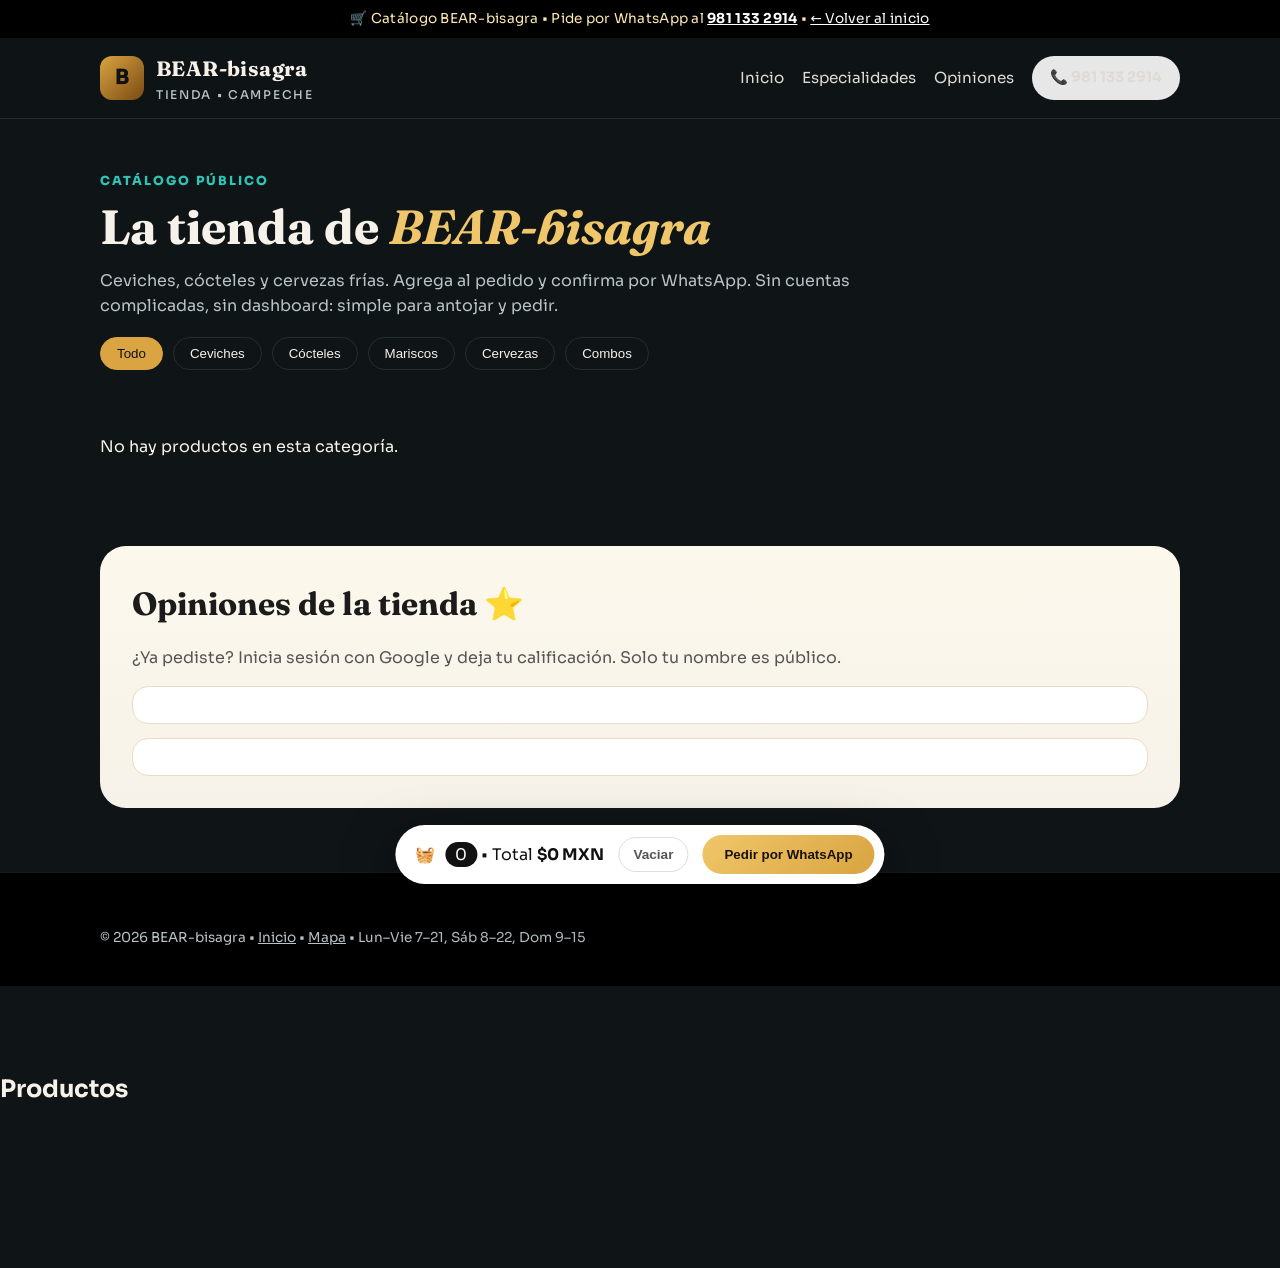
==== commit d94e8419: "generate tienda/index.html" ====
--- a/tienda/index.html
+++ b/tienda/index.html
@@ -1,109 +1,55 @@
-<!DOCTYPE html>
-<html lang="es-MX">
+<!doctype html>
+<html lang="es">
 <head>
-<meta charset="UTF-8">
-<meta name="viewport" content="width=device-width, initial-scale=1.0">
-<title>Tienda · BEAR-bisagra — Ceviches y Cervezas en Campeche</title>
-<meta name="description" content="Catálogo de BEAR-bisagra: ceviches, cócteles, tostadas y cervezas frías en Campeche.">
+<meta charset="utf-8" />
+<meta name="viewport" content="width=device-width, initial-scale=1" />
+<title>Tienda | BEAR-bisagra</title>
+<meta name="description" content="Catálogo de BEAR-bisagra: ceviches, cócteles, tacos de pescado y cubetas bien frías. Pide por WhatsApp." />
+<link rel="stylesheet" href="../styles.css" />
+<link rel="icon" href="data:image/svg+xml,%3Csvg xmlns='http://www.w3.org/2000/svg' viewBox='0 0 64 64'%3E%3Crect width='64' height='64' rx='14' fill='%23d9a441'/%3E%3Ctext x='32' y='44' font-size='36' text-anchor='middle' font-family='Georgia' font-weight='bold'%3EB%3C/text%3E%3C/svg%3E" />
 <link rel="preconnect" href="https://fonts.googleapis.com">
-<link rel="preconnect" href="https://fonts.gstatic.com" crossorigin>
-<link href="https://fonts.googleapis.com/css2?family=Fraunces:opsz,ital,wght@9..144,0,400;9..144,0,600;9..144,0,700;9..144,1,500&family=Inter:wght@400;500;600;700&display=swap" rel="stylesheet">
-<link rel="stylesheet" href="../styles.css">
+<link href="https://fonts.googleapis.com/css2?family=Fraunces:ital,opsz,wght@0,9..144,700;0,9..144,900;1,9..144,700&family=Sora:wght@400;600;700&display=swap" rel="stylesheet">
 </head>
 <body>
-<header class="site-header">
-  <div class="wrap header-inner">
-    <a class="brand" href="../index.html" data-eb-editable="link" data-eb-key="tienda-index.a.1" data-eb-role="a" data-eb-kind="link"><span class="brand-mark">B</span><span class="brand-text"><strong>BEAR-bisagra</strong><small>Tienda · Campeche</small></span></a>
-    <nav class="main-nav" aria-label="Navegación">
-      <a href="../index.html#nosotros" data-eb-editable="link" data-eb-key="tienda-index.a.2" data-eb-role="a" data-eb-kind="link">Nosotros</a>
-      <a href="../index.html#carta" data-eb-editable="link" data-eb-key="tienda-index.a.3" data-eb-role="a" data-eb-kind="link">Carta</a>
-      <a href="../index.html#visitanos" data-eb-editable="link" data-eb-key="tienda-index.a.4" data-eb-role="a" data-eb-kind="link">Visítanos</a>
-      <a href="./index.html" data-eb-editable="link" data-eb-key="tienda-index.a.5" data-eb-role="a" data-eb-kind="link">Tienda</a>
-      <a href="../index.html#opiniones" data-eb-editable="link" data-eb-key="tienda-index.a.6" data-eb-role="a" data-eb-kind="link">Opiniones</a>
-    </nav>
-    <div class="header-actions">
-      <div class="header-profile"><span class="header-profile-label">Mi cuenta</span><div data-itm-profile data-project-id="32536aca-527c-4a46-9a63-be16d1e86934"></div></div>
-      <a class="btn btn-gold btn-sm" href="tel:+529811332914" data-eb-editable="link" data-eb-key="tienda-index.a.7" data-eb-role="a" data-eb-kind="link">981 133 2914</a>
-      <button class="nav-toggle" id="navToggle" aria-expanded="false" aria-label="Abrir menú" data-eb-editable="link" data-eb-key="tienda-index.button.8" data-eb-role="button" data-eb-kind="link">☰</button>
-    </div>
-  </div>
-  <div class="mobile-nav" id="mobileNav">
-    <a href="../index.html" data-eb-editable="link" data-eb-key="tienda-index.a.9" data-eb-role="a" data-eb-kind="link">Inicio</a><a href="../index.html#carta" data-eb-editable="link" data-eb-key="tienda-index.a.10" data-eb-role="a" data-eb-kind="link">Carta</a><a href="./index.html" data-eb-editable="link" data-eb-key="tienda-index.a.11" data-eb-role="a" data-eb-kind="link">Tienda</a><a href="../index.html#opiniones" data-eb-editable="link" data-eb-key="tienda-index.a.12" data-eb-role="a" data-eb-kind="link">Opiniones</a>
-  </div>
-</header>
-
-<main>
-<section class="store-hero">
-  <div class="wrap">
-    <p class="crumbs" data-eb-editable="text" data-eb-key="tienda-index.p.13" data-eb-role="p" data-eb-kind="text"><a href="../index.html" data-eb-editable="link" data-eb-key="tienda-index.a.14" data-eb-role="a" data-eb-kind="link">Inicio</a> / Tienda</p>
-    <h1 data-eb-editable="text" data-eb-key="tienda-index.h1.15" data-eb-role="h1" data-eb-kind="text">La tienda de BEAR-bisagra</h1>
-    <p class="muted-light" style="max-width:62ch" data-eb-editable="text" data-eb-key="tienda-index.p.16" data-eb-role="p" data-eb-kind="text">Ceviches frescos, cócteles, tostadas y cervezas bien frías. Consulta el catálogo actualizado, revisa cada producto y confirma tu pedido por teléfono o en el local.</p>
-    <p class="small" style="color:#9db4c0" data-eb-editable="text" data-eb-key="tienda-index.p.17" data-eb-role="p" data-eb-kind="text">Horario: Lun a Vie 7:00 – 21:00 · Sáb 8:00 – 22:00 · Dom 9:00 – 15:00 · Tel: <a href="tel:+529811332914" style="color:var(--gold)" data-eb-editable="link" data-eb-key="tienda-index.a.18" data-eb-role="a" data-eb-kind="link">981 133 2914</a></p>
-  </div>
-</section>
-
-<section class="store-layout">
-  <div class="wrap">
-    <h2 style="margin-top:0" data-eb-editable="text" data-eb-key="tienda-index.h2.19" data-eb-role="h2" data-eb-kind="text">Catálogo actualizado</h2>
-    <p class="section-sub" data-eb-editable="text" data-eb-key="tienda-index.p.20" data-eb-role="p" data-eb-kind="text">Este listado se sincroniza automáticamente con los productos activos del negocio. Debajo encontrarás también nuestra selección inicial de la casa.</p>
-
-    <!-- Contenedor oficial ITM: el runtime carga aquí los productos activos desde la API -->
-    <div data-itm-store-products data-project-id="32536aca-527c-4a46-9a63-be16d1e86934"></div>
-
-    <div class="store-note"><strong>Cómo ordenar:</strong> revisa el producto que te guste, anota su nombre y llámanos al <a href="tel:+529811332914" data-eb-editable="link" data-eb-key="tienda-index.a.21" data-eb-role="a" data-eb-kind="link">981 133 2914</a> o visítanos en Campeche. Precios en MXN, sujetos a disponibilidad del día.</div>
-
-    <div class="store-filters">
-      <input type="search" id="storeSearch" placeholder="Buscar: ceviche, michelada, tostada...">
-      <select id="storeCat"><option value="all">Todas las categorías</option><option value="ceviche">Ceviches y cócteles</option><option value="antojo">Antojos</option><option value="bebida">Cervezas y bebidas</option></select>
-    </div>
-
-    <!-- Catálogo inicial de la casa (editable posteriormente desde el sistema) -->
-    <div class="store-grid" id="seedCatalog">
-      <article class="product-card" data-store-card data-cat="ceviche" data-name="ceviche campechano insignia camaron">
-        <img src="https://images.pexels.com/photos/38920606/pexels-photo-38920606.jpeg?auto=compress&cs=tinysrgb&dpr=2&h=650&w=940" alt="Ceviche insignia con cerveza fría" loading="lazy" data-eb-editable="image" data-eb-key="tienda-index.img.22" data-eb-role="img" data-eb-kind="image">
-        <div class="p-body"><span class="p-cat">Ceviches y cócteles</span><h3 data-eb-editable="text" data-eb-key="tienda-index.h3.23" data-eb-role="h3" data-eb-kind="text">Ceviche Campechano Insignia</h3><p data-eb-editable="text" data-eb-key="tienda-index.p.24" data-eb-role="p" data-eb-kind="text">Camarón fresco con limón, cebolla, cilantro y salsas de la casa. La receta que nos distingue en Campeche.</p><div class="p-foot"><span class="p-price">$165 MXN</span><a class="btn btn-dark btn-sm" href="./producto-1.html" data-eb-editable="link" data-eb-key="tienda-index.a.25" data-eb-role="a" data-eb-kind="link">Ver producto</a></div></div>
-      </article>
-      <article class="product-card" data-store-card data-cat="ceviche" data-name="coctel mixto mariscos camaron pulpo aguacate">
-        <img src="https://images.pexels.com/photos/4801427/pexels-photo-4801427.jpeg?auto=compress&cs=tinysrgb&dpr=2&h=650&w=940" alt="Cóctel de mariscos mixto" loading="lazy" data-eb-editable="image" data-eb-key="tienda-index.img.26" data-eb-role="img" data-eb-kind="image">
-        <div class="p-body"><span class="p-cat">Ceviches y cócteles</span><h3 data-eb-editable="text" data-eb-key="tienda-index.h3.27" data-eb-role="h3" data-eb-kind="text">Cóctel Mixto de Mariscos</h3><p data-eb-editable="text" data-eb-key="tienda-index.p.28" data-eb-role="p" data-eb-kind="text">Camarón y pulpo con salsa de tomate de la casa, aguacate y toque picante. Vaso grande.</p><div class="p-foot"><span class="p-price">$185 MXN</span><a class="btn btn-dark btn-sm" href="./producto-1.html" data-eb-editable="link" data-eb-key="tienda-index.a.29" data-eb-role="a" data-eb-kind="link">Ver producto</a></div></div>
-      </article>
-      <article class="product-card" data-store-card data-cat="antojo" data-name="tostadas ceviche pescado aguacate orden">
-        <img src="https://images.pexels.com/photos/19725440/pexels-photo-19725440.jpeg?auto=compress&cs=tinysrgb&dpr=2&h=650&w=940" alt="Tostadas de ceviche de pescado" loading="lazy" data-eb-editable="image" data-eb-key="tienda-index.img.30" data-eb-role="img" data-eb-kind="image">
-        <div class="p-body"><span class="p-cat">Antojos</span><h3 data-eb-editable="text" data-eb-key="tienda-index.h3.31" data-eb-role="h3" data-eb-kind="text">Tostadas de Ceviche (3 pzas)</h3><p data-eb-editable="text" data-eb-key="tienda-index.p.32" data-eb-role="p" data-eb-kind="text">Pesca del día sobre tostada crujiente con aguacate, cebolla morada y aderezo de chipotle.</p><div class="p-foot"><span class="p-price">$135 MXN</span><a class="btn btn-dark btn-sm" href="./producto-1.html" data-eb-editable="link" data-eb-key="tienda-index.a.33" data-eb-role="a" data-eb-kind="link">Ver producto</a></div></div>
-      </article>
-      <article class="product-card" data-store-card data-cat="bebida" data-name="michelada clasica cerveza fria limon chile">
-        <img src="https://images.pexels.com/photos/36027855/pexels-photo-36027855.jpeg?auto=compress&cs=tinysrgb&dpr=2&h=650&w=940" alt="Cervezas frías y micheladas" loading="lazy" data-eb-editable="image" data-eb-key="tienda-index.img.34" data-eb-role="img" data-eb-kind="image">
-        <div class="p-body"><span class="p-cat">Cervezas y bebidas</span><h3 data-eb-editable="text" data-eb-key="tienda-index.h3.35" data-eb-role="h3" data-eb-kind="text">Michelada Clásica Helada</h3><p data-eb-editable="text" data-eb-key="tienda-index.p.36" data-eb-role="p" data-eb-kind="text">Cerveza bien fría con limón, sal y escarchado de chile. También preparada con camarón.</p><div class="p-foot"><span class="p-price">$75 MXN</span><a class="btn btn-dark btn-sm" href="./producto-1.html" data-eb-editable="link" data-eb-key="tienda-index.a.37" data-eb-role="a" data-eb-kind="link">Ver producto</a></div></div>
-      </article>
-      <article class="product-card" data-store-card data-cat="ceviche" data-name="ceviche pescado limon cilantro fresco">
-        <img src="https://images.pexels.com/photos/19725440/pexels-photo-19725440.jpeg?auto=compress&cs=tinysrgb&dpr=2&h=650&w=940" alt="Tostadas de ceviche de pescado" loading="lazy" data-eb-editable="image" data-eb-key="tienda-index.img.38" data-eb-role="img" data-eb-kind="image">
-        <div class="p-body"><span class="p-cat">Ceviches y cócteles</span><h3 data-eb-editable="text" data-eb-key="tienda-index.h3.39" data-eb-role="h3" data-eb-kind="text">Ceviche de Pescado Fresco</h3><p data-eb-editable="text" data-eb-key="tienda-index.p.40" data-eb-role="p" data-eb-kind="text">Pesca blanca curada en limón con pepino, jitomate y cilantro. Ligero y cítrico.</p><div class="p-foot"><span class="p-price">$150 MXN</span><a class="btn btn-dark btn-sm" href="./producto-1.html" data-eb-editable="link" data-eb-key="tienda-index.a.41" data-eb-role="a" data-eb-kind="link">Ver producto</a></div></div>
-      </article>
-      <article class="product-card" data-store-card data-cat="bebida" data-name="cerveza fria media cubeta botanera">
-        <img src="https://images.pexels.com/photos/5054688/pexels-photo-5054688.jpeg?auto=compress&cs=tinysrgb&dpr=2&h=650&w=940" alt="Amigos brindando con cervezas y ceviches" loading="lazy" data-eb-editable="image" data-eb-key="tienda-index.img.42" data-eb-role="img" data-eb-kind="image">
-        <div class="p-body"><span class="p-cat">Cervezas y bebidas</span><h3 data-eb-editable="text" data-eb-key="tienda-index.h3.43" data-eb-role="h3" data-eb-kind="text">Cubeta Cervecera para Compartir</h3><p data-eb-editable="text" data-eb-key="tienda-index.p.44" data-eb-role="p" data-eb-kind="text">Selección de cervezas heladas para la mesa, ideal para acompañar ceviches y tostadas.</p><div class="p-foot"><span class="p-price">$220 MXN</span><a class="btn btn-dark btn-sm" href="./producto-1.html" data-eb-editable="link" data-eb-key="tienda-index.a.45" data-eb-role="a" data-eb-kind="link">Ver producto</a></div></div>
-      </article>
-    </div>
-    <p class="small" style="color:var(--muted)" data-eb-editable="text" data-eb-key="tienda-index.p.46" data-eb-role="p" data-eb-kind="text">Fotografías: DΛVΞ GΛRCIΛ, Leslie del Moral, Roken Manases, Eden FC, Ketut Subiyanto / Pexels.</p>
-  </div>
+<div class="topbar">🛒 Catálogo BEAR-bisagra • Pide por WhatsApp al <a href="https://wa.me/529811332914" style="color:#fff;font-weight:700" data-eb-editable="link" data-eb-key="tienda-index.a.1" data-eb-role="a" data-eb-kind="link">981 133 2914</a> • <a href="../" style="color:#fff" data-eb-editable="link" data-eb-key="tienda-index.a.2" data-eb-role="a" data-eb-kind="link">← Volver al inicio</a></div>
+<header class="site"><nav class="nav">
+<a class="brand" href="../" data-eb-editable="link" data-eb-key="tienda-index.a.3" data-eb-role="a" data-eb-kind="link"><span class="brand-mark">B</span><span><b>BEAR-bisagra</b><small>tienda • Campeche</small></span></a>
+<div class="links" id="navLinks"><a href="../" data-eb-editable="link" data-eb-key="tienda-index.a.4" data-eb-role="a" data-eb-kind="link">Inicio</a><a href="../#especialidades" data-eb-editable="link" data-eb-key="tienda-index.a.5" data-eb-role="a" data-eb-kind="link">Especialidades</a><a href="../#opiniones" data-eb-editable="link" data-eb-key="tienda-index.a.6" data-eb-role="a" data-eb-kind="link">Opiniones</a><a href="tel:+529811332914" class="btn btn-call" data-eb-editable="link" data-eb-key="tienda-index.a.7" data-eb-role="a" data-eb-kind="link">📞 981 133 2914</a></div>
+<button class="burger" id="burger" aria-label="Menú" data-eb-editable="link" data-eb-key="tienda-index.button.8" data-eb-role="button" data-eb-kind="link">☰</button>
+</nav></header>
+<main class="container">
+<div class="tienda-hero">
+<span class="kicker">Catálogo público</span>
+<h1 style="font-family:var(--serif);font-size:clamp(2rem,4vw,3rem);margin:10px 0" data-eb-editable="text" data-eb-key="tienda-index.h1.9" data-eb-role="h1" data-eb-kind="text">La tienda de <em style="color:var(--gold2)">BEAR-bisagra</em></h1>
+<p style="color:var(--muted);max-width:65ch" data-eb-editable="text" data-eb-key="tienda-index.p.10" data-eb-role="p" data-eb-kind="text">Ceviches, cócteles y cervezas frías. Agrega al pedido y confirma por WhatsApp. Sin cuentas complicadas, sin dashboard: simple para antojar y pedir.</p>
+<div class="filters">
+<button class="active" data-cat="todo" data-eb-editable="link" data-eb-key="tienda-index.button.11" data-eb-role="button" data-eb-kind="link">Todo</button>
+<button data-cat="ceviches" data-eb-editable="link" data-eb-key="tienda-index.button.12" data-eb-role="button" data-eb-kind="link">Ceviches</button>
+<button data-cat="cocteles" data-eb-editable="link" data-eb-key="tienda-index.button.13" data-eb-role="button" data-eb-kind="link">Cócteles</button>
+<button data-cat="mariscos" data-eb-editable="link" data-eb-key="tienda-index.button.14" data-eb-role="button" data-eb-kind="link">Mariscos</button>
+<button data-cat="cervezas" data-eb-editable="link" data-eb-key="tienda-index.button.15" data-eb-role="button" data-eb-kind="link">Cervezas</button>
+<button data-cat="combos" data-eb-editable="link" data-eb-key="tienda-index.button.16" data-eb-role="button" data-eb-kind="link">Combos</button>
+</div>
+</div>
+<div class="catalog" id="catalogGrid"><p style="color:var(--muted)" data-eb-editable="text" data-eb-key="tienda-index.p.17" data-eb-role="p" data-eb-kind="text">Cargando catálogo desde store-products.json…</p></div>
+<section id="opiniones-tienda" style="padding-top:10px">
+<div class="comments-wrap">
+<h2 data-eb-editable="text" data-eb-key="tienda-index.h2.18" data-eb-role="h2" data-eb-kind="text">Opiniones de la tienda ⭐</h2>
+<p style="color:#555" data-eb-editable="text" data-eb-key="tienda-index.p.19" data-eb-role="p" data-eb-kind="text">¿Ya pediste? Inicia sesión con Google y deja tu calificación. Solo tu nombre es público.</p>
+<div data-itm-comments-shell data-project-id="32536aca-527c-4a46-9a63-be16d1e86934">
+<div data-itm-profile data-project-id="32536aca-527c-4a46-9a63-be16d1e86934"></div>
+<div data-itm-comments data-project-id="32536aca-527c-4a46-9a63-be16d1e86934"></div>
+</div>
+</div>
 </section>
 </main>
+<div class="cart-bar"><span>🧺 <span id="cartCount">0</span> • Total <strong id="cartTotal">$0 MXN</strong></span><button class="clear-btn" id="clearCart" type="button" data-eb-editable="link" data-eb-key="tienda-index.button.20" data-eb-role="button" data-eb-kind="link">Vaciar</button><button class="btn btn-gold" id="orderWa" style="border:0" data-eb-editable="link" data-eb-key="tienda-index.button.21" data-eb-role="button" data-eb-kind="link">Pedir por WhatsApp</button></div>
+<footer><div class="container"><p class="small" data-eb-editable="text" data-eb-key="tienda-index.p.22" data-eb-role="p" data-eb-kind="text">© <span id="year"></span> BEAR-bisagra • <a href="../" data-eb-editable="link" data-eb-key="tienda-index.a.23" data-eb-role="a" data-eb-kind="link">Inicio</a> • <a href="https://maps.google.com/?q=Monterrey" target="_blank" rel="noopener" data-eb-editable="link" data-eb-key="tienda-index.a.24" data-eb-role="a" data-eb-kind="link">Mapa</a> • Lun–Vie 7–21, Sáb 8–22, Dom 9–15</p></div></footer>
+<script src="../script.js"></script>
+<script src="https://itm-void-excepcional.pages.dev/comments.js" async></script>
 
-<footer class="site-footer">
-  <div class="wrap footer-grid">
-    <div><p class="footer-brand" data-eb-editable="text" data-eb-key="tienda-index.p.47" data-eb-role="p" data-eb-kind="text">BEAR-bisagra</p><p class="small" data-eb-editable="text" data-eb-key="tienda-index.p.48" data-eb-role="p" data-eb-kind="text">Tienda · Campeche · Tel <a href="tel:+529811332914" data-eb-editable="link" data-eb-key="tienda-index.a.49" data-eb-role="a" data-eb-kind="link">981 133 2914</a></p></div>
-    <nav><a href="../index.html" data-eb-editable="link" data-eb-key="tienda-index.a.50" data-eb-role="a" data-eb-kind="link">Inicio</a><a href="./index.html" data-eb-editable="link" data-eb-key="tienda-index.a.51" data-eb-role="a" data-eb-kind="link">Tienda</a><a href="../index.html#opiniones" data-eb-editable="link" data-eb-key="tienda-index.a.52" data-eb-role="a" data-eb-kind="link">Opiniones</a></nav>
-    <div><p class="small" data-eb-editable="text" data-eb-key="tienda-index.p.53" data-eb-role="p" data-eb-kind="text"><strong>Horario</strong><br>Lun a Vie 7:00 – 21:00<br>Sáb 8:00 – 22:00<br>Dom 9:00 – 15:00</p></div>
-  </div>
-</footer>
-<script src="../script.js" defer></script>
+<section data-itm-store-shell data-project-id="32536aca-527c-4a46-9a63-be16d1e86934"><h2>Productos</h2><div data-itm-store-products data-project-id="32536aca-527c-4a46-9a63-be16d1e86934"></div></section>
 
-<section id="comentarios" aria-label="Comentarios">
-  <div data-itm-comments data-project-id="32536aca-527c-4a46-9a63-be16d1e86934"></div>
-</section>
-
-<script src="https://b21c4272.itm-void-excepcional.pages.dev/comments.js" defer></script>
-
-<script src="https://b21c4272.itm-void-excepcional.pages.dev/store.js" defer></script>
+<script src="https://itm-void-excepcional.pages.dev/store.js" defer></script>
 </body>
 </html>
--- a/styles.css
+++ b/styles.css
@@ -1,193 +1,116 @@
 :root{
-  --navy:#0A2233; --navy-2:#071825; --navy-3:#12344d;
-  --gold:#C9A86A; --gold-2:#b89455; --cream:#FAF5EB; --cream-2:#f1e7d3;
-  --ink:#16222e; --muted:#5d6f7f; --line:#e6dcc6; --card:#ffffff;
-  --radius:18px; --shadow:0 18px 50px rgba(7,24,37,.14);
-  --font-display:"Fraunces",Georgia,serif; --font-body:"Inter",system-ui,-apple-system,sans-serif;
+  --bg:#0f1417;
+  --bg2:#161e22;
+  --card:#1d272d;
+  --line:rgba(255,255,255,.1);
+  --cream:#f7f2e9;
+  --muted:#b9c2c6;
+  --gold:#d9a441;
+  --gold2:#f0c66a;
+  --teal:#2ec4b6;
+  --coral:#ff6b5e;
+  --radius:18px;
+  --max:1120px;
+  --font:"Sora",system-ui,-apple-system,Segoe UI,Roboto,Arial,sans-serif;
+  --serif:"Fraunces",Georgia,serif;
 }
 *{box-sizing:border-box}
 html{scroll-behavior:smooth}
-body{margin:0;font-family:var(--font-body);color:var(--ink);background:#fff;line-height:1.6}
-img{max-width:100%;display:block;border-radius:14px}
-h1,h2,h3{font-family:var(--font-display);line-height:1.1;margin:.2em 0 .4em;color:var(--navy)}
-h1{font-size:clamp(2.1rem,4.5vw,3.4rem);font-weight:700}
-h2{font-size:clamp(1.6rem,3vw,2.3rem)}
-a{color:var(--navy-3)}
-.wrap{max-width:1150px;margin:0 auto;padding:0 22px}
-.section{padding:72px 0}
-.section-dark{background:var(--navy);color:#eef3f6}
-.section-dark h2,.section-dark h3{color:#fff}
-.section-cream{background:var(--cream)}
-.muted-light{color:#b9c9d4}
-.eyebrow{text-transform:uppercase;letter-spacing:.18em;font-size:.76rem;font-weight:700;color:var(--gold-2);margin:0 0 8px}
-.eyebrow-light{color:var(--gold)}
-.section-sub{color:var(--muted);max-width:60ch}
-.section-dark .section-sub{color:#b9c9d4}
-.skip{position:absolute;left:-999px}
-.btn{display:inline-block;padding:.85rem 1.4rem;border-radius:999px;font-weight:700;text-decoration:none;border:1.5px solid transparent;cursor:pointer;transition:.2s}
-.btn-gold{background:var(--gold);color:var(--navy-2)}
-.btn-gold:hover{background:#d9bc84}
-.btn-dark{background:var(--navy);color:#fff}
-.btn-dark:hover{background:var(--navy-3)}
-.btn-ghost{border-color:var(--navy);color:var(--navy);background:transparent}
-.btn-ghost-light{border-color:rgba(255,255,255,.5);color:#fff}
-.btn-sm{padding:.55rem 1rem;font-size:.9rem}
-.link-arrow{text-decoration:none;font-weight:700}
-.row{display:flex;gap:14px;align-items:center;flex-wrap:wrap;margin-top:18px}
-.center{text-align:center;margin-top:26px}
-
-/* header */
-.site-header{position:sticky;top:0;z-index:50;background:rgba(250,245,235,.94);backdrop-filter:blur(10px);border-bottom:1px solid var(--line)}
-.header-inner{display:flex;align-items:center;gap:18px;padding:12px 22px}
-.brand{display:flex;align-items:center;gap:10px;text-decoration:none}
-.brand-mark{width:42px;height:42px;border-radius:50%;background:var(--navy);color:var(--gold);display:grid;place-items:center;font-family:var(--font-display);font-weight:700;font-size:1.4rem}
-.brand-text strong{display:block;color:var(--navy);font-size:1.05rem;line-height:1}
-.brand-text small{color:var(--muted);font-size:.74rem}
-.main-nav{display:flex;gap:16px;margin-left:auto}
-.main-nav a{text-decoration:none;font-weight:600;font-size:.94rem;color:var(--navy)}
-.main-nav a:hover{color:var(--gold-2)}
-.header-actions{display:flex;align-items:center;gap:12px;margin-left:8px}
-.header-profile{display:flex;align-items:center;gap:8px;background:#fff;border:1px solid var(--line);border-radius:999px;padding:4px 10px;max-width:300px;overflow:hidden}
-.header-profile-label{font-size:.75rem;font-weight:700;color:var(--muted);white-space:nowrap}
-.header-profile [data-itm-profile]{min-width:120px}
-.nav-toggle{display:none;background:var(--navy);color:#fff;border:0;border-radius:10px;padding:.5rem .8rem}
-.mobile-nav{display:none;flex-direction:column;padding:10px 22px 18px;background:var(--cream);border-top:1px solid var(--line)}
-.mobile-nav.open{display:flex}
-.mobile-nav a{padding:10px 0;text-decoration:none;font-weight:600;color:var(--navy);border-bottom:1px solid var(--line)}
-
-/* hero */
-.hero{background:linear-gradient(180deg,var(--cream) 0%,#fff 100%);padding:46px 0 0}
-.hero-grid{display:grid;grid-template-columns:1.05fr .95fr;gap:36px;align-items:start}
-.lead{font-size:1.08rem;color:#33454f}
-.hero-meta{display:grid;gap:10px;margin-top:22px;background:#fff;border:1px solid var(--line);border-radius:var(--radius);padding:16px 18px;box-shadow:var(--shadow)}
-.hero-meta dt{font-size:.72rem;text-transform:uppercase;letter-spacing:.12em;color:var(--muted);font-weight:700}
-.hero-meta dd{margin:2px 0 0;font-weight:600;color:var(--navy)}
-.hero-cta{display:flex;gap:12px;flex-wrap:wrap;margin-top:20px}
-.hero-fig{margin:0;position:relative}
-.hero-fig img{width:100%;height:440px;object-fit:cover;box-shadow:var(--shadow)}
-.hero-fig figcaption{font-size:.78rem;color:var(--muted);margin-top:8px}
-.hero-cards{display:grid;grid-template-columns:repeat(3,1fr);gap:12px;margin-top:14px}
-.mini-card{background:var(--navy);color:#fff;border-radius:14px;padding:12px;text-align:center}
-.mini-card strong{display:block;font-family:var(--font-display);font-size:1.15rem;color:var(--gold)}
-.mini-card span{font-size:.8rem;color:#c8d5dd}
-.hero-strip{margin-top:34px;background:var(--navy);color:var(--gold);padding:12px 0}
-.strip-inner{display:flex;gap:14px;justify-content:center;flex-wrap:wrap;font-weight:600;letter-spacing:.02em}
-.strip-inner i{opacity:.5}
-
-/* grids */
-.grid-2{display:grid;grid-template-columns:1fr 1fr;gap:40px;align-items:center}
-.check-list{list-style:none;padding:0;margin:18px 0;display:grid;gap:10px}
-.check-list li{background:#fff;border:1px solid var(--line);border-radius:12px;padding:10px 14px}
-.section-dark .check-list li{background:rgba(255,255,255,.06);border-color:rgba(255,255,255,.14);color:#e8eff3}
-.duo-img{display:grid;grid-template-columns:1fr 1fr;gap:14px}
-.duo-img img{height:320px;object-fit:cover}
-.duo-img img:first-child{margin-top:26px}
-
-/* carta */
-.section-head{display:flex;justify-content:space-between;align-items:end;gap:20px;flex-wrap:wrap;margin-bottom:26px}
-.tabs{display:flex;gap:8px}
-.tab{border:1px solid rgba(255,255,255,.25);background:transparent;color:#fff;border-radius:999px;padding:.55rem 1.1rem;cursor:pointer;font-weight:600}
-.tab.active,.tab:hover{background:var(--gold);color:var(--navy-2);border-color:var(--gold)}
-.cards-4{display:grid;grid-template-columns:repeat(4,1fr);gap:16px}
-.dish{background:#fff;color:var(--ink);border-radius:var(--radius);overflow:hidden;box-shadow:var(--shadow)}
-.dish img{border-radius:0;height:180px;width:100%;object-fit:cover}
-.dish-body{padding:16px}
-.dish-body h3{font-size:1.08rem;margin:0 0 6px}
-.dish-body p{font-size:.92rem;color:#44555f;margin:.3em 0}
-.price{font-weight:800;color:var(--navy)}
-.price span{font-weight:500;color:var(--muted);font-size:.85rem}
-.attrib{font-size:.76rem;color:#8aa0ad;margin-top:14px}
-
-/* gallery */
-.gallery{display:grid;grid-template-columns:repeat(4,1fr);gap:14px;margin-top:22px}
-.gallery figure{margin:0;background:var(--cream);border:1px solid var(--line);border-radius:16px;overflow:hidden}
-.gallery img{border-radius:0;height:220px;width:100%;object-fit:cover}
-.gallery figcaption{padding:10px 14px;font-weight:600;color:var(--navy);font-size:.9rem}
-
-/* visit */
-.info-list{list-style:none;padding:0;display:grid;gap:10px;margin:18px 0}
-.info-list li{background:#fff;border:1px solid var(--line);padding:12px 14px;border-radius:12px}
-.visit-card img{height:320px;width:100%;object-fit:cover;box-shadow:var(--shadow)}
-.visit-box{background:var(--navy);color:#e9f0f3;border-radius:16px;padding:18px;margin-top:-40px;position:relative;margin-left:18px;margin-right:18px;box-shadow:var(--shadow)}
-.visit-box h3{color:var(--gold);margin:0 0 6px}
-
-/* teaser */
-.teaser-products{display:grid;gap:12px}
-.teaser-item{display:flex;gap:14px;align-items:center;background:rgba(255,255,255,.07);border:1px solid rgba(255,255,255,.14);border-radius:14px;padding:10px}
-.teaser-item img{width:74px;height:74px;object-fit:cover;border-radius:12px}
-.teaser-item strong{display:block;color:#fff}
-.teaser-item span{color:var(--gold);font-weight:700}
-
-/* opinions */
-.opinions{background:#fff}
-.opinions-head{display:grid;grid-template-columns:1.1fr .9fr;gap:26px;align-items:start;margin-bottom:26px}
-.opinions-steps{display:grid;grid-template-columns:repeat(3,1fr);gap:10px}
-.opinions-steps div{background:var(--cream);border:1px solid var(--line);border-radius:14px;padding:12px;text-align:center}
-.opinions-steps strong{display:grid;place-items:center;width:30px;height:30px;border-radius:50%;background:var(--navy);color:var(--gold);margin:0 auto 8px}
-.opinions-steps span{font-size:.86rem;font-weight:600;color:var(--navy)}
-.opinions-grid{display:grid;grid-template-columns:.9fr 1.1fr;gap:24px;align-items:start}
-.opinions-info{background:var(--navy);color:#dfe9ee;border-radius:var(--radius);padding:24px}
-.opinions-info h3,.opinions-info h4{color:var(--gold)}
-.opinions-info ul{display:grid;gap:10px;padding-left:18px}
-.privacy-note{background:rgba(201,168,106,.16);border:1px solid rgba(201,168,106,.5);border-radius:12px;padding:12px;font-size:.9rem}
-.small{font-size:.88rem}
-.widget-card{background:var(--cream);border:1px solid var(--line);border-radius:var(--radius);padding:22px;box-shadow:var(--shadow)}
-.widget-card h3{margin-top:0}
-.widget-sep{border:0;border-top:1px dashed var(--line);margin:16px 0}
-[data-itm-profile],[data-itm-comments]{display:block;min-height:40px}
-[data-itm-comments-shell]{scroll-margin-top:90px}
-
-/* contact */
-.contact-grid{display:grid;grid-template-columns:1fr 1fr;gap:30px;align-items:start}
-.big-phone a{font-family:var(--font-display);font-size:2rem;font-weight:700;color:var(--navy);text-decoration:none}
-.contact-form{background:#fff;border:1px solid var(--line);border-radius:var(--radius);padding:22px;display:grid;gap:12px;box-shadow:var(--shadow)}
-.contact-form label{display:grid;gap:6px;font-weight:600;font-size:.9rem}
-.contact-form input,.contact-form textarea,.store-filters select,.store-filters input{border:1px solid #cfc4a8;border-radius:12px;padding:.75rem .9rem;font:inherit;background:#fffdf7}
-.contact-form input:focus,.contact-form textarea:focus{outline:2px solid var(--gold)}
-
-/* footer */
-.site-footer{background:var(--navy-2);color:#c6d4dc;padding:34px 0 18px;margin-top:0}
-.footer-grid{display:grid;grid-template-columns:1.2fr .8fr .7fr;gap:22px}
-.footer-brand{font-family:var(--font-display);font-size:1.4rem;color:var(--gold);margin:0}
-.site-footer a{color:#e8dcc0;text-decoration:none}
-.site-footer nav{display:grid;gap:8px}
-.footer-base{display:flex;justify-content:space-between;gap:12px;flex-wrap:wrap;border-top:1px solid rgba(255,255,255,.14);margin-top:20px;padding-top:14px}
-
-/* tienda */
-.store-hero{background:var(--navy);color:#eef3f6;padding:54px 0}
-.store-hero h1{color:#fff}
-.crumbs{font-size:.86rem;color:#a9bdc8;margin-bottom:10px}
-.crumbs a{color:var(--gold)}
-.store-layout{padding:40px 0 70px;background:#fff}
-.store-filters{display:flex;gap:10px;flex-wrap:wrap;margin:18px 0 22px}
-.store-grid{display:grid;grid-template-columns:repeat(3,1fr);gap:16px}
-.product-card{background:#fff;border:1px solid var(--line);border-radius:16px;overflow:hidden;display:flex;flex-direction:column;box-shadow:0 10px 30px rgba(7,24,37,.08)}
-.product-card img{border-radius:0;height:210px;width:100%;object-fit:cover}
-.product-card .p-body{padding:16px;display:grid;gap:8px;flex:1}
-.p-cat{font-size:.72rem;text-transform:uppercase;letter-spacing:.12em;color:var(--gold-2);font-weight:800}
-.p-body h3{margin:0;font-size:1.15rem}
-.p-body p{margin:0;color:#4a5d68;font-size:.93rem}
-.p-foot{display:flex;justify-content:space-between;align-items:center;margin-top:8px}
-.p-price{font-weight:800;color:var(--navy);font-size:1.1rem}
-.store-note{background:var(--cream);border:1px solid var(--line);border-radius:14px;padding:14px 16px;margin:22px 0;font-size:.92rem}
-.product-detail{display:grid;grid-template-columns:1fr 1fr;gap:30px;padding:36px 0 60px}
-.product-detail img{height:440px;width:100%;object-fit:cover;box-shadow:var(--shadow)}
-.detail-info{display:grid;gap:12px;align-content:start}
-.detail-price{font-size:1.6rem;font-weight:800;color:var(--navy)}
-.detail-meta{background:var(--cream);border:1px solid var(--line);border-radius:14px;padding:14px}
-.related{display:grid;grid-template-columns:repeat(3,1fr);gap:14px;margin-top:18px}
-
-@media(max-width:960px){
-  .hero-grid,.grid-2,.opinions-head,.opinions-grid,.contact-grid,.product-detail{grid-template-columns:1fr}
-  .cards-4,.gallery{grid-template-columns:repeat(2,1fr)}
-  .store-grid,.related{grid-template-columns:repeat(2,1fr)}
-  .main-nav{display:none}
-  .nav-toggle{display:block}
-  .header-profile-label{display:none}
+body{margin:0;font-family:var(--font);background:var(--bg);color:var(--cream);line-height:1.6}
+a{color:inherit}
+img{max-width:100%;display:block}
+.container{max-width:var(--max);margin:0 auto;padding:0 20px}
+.topbar{background:#000;color:#ffe9b0;font-size:.85rem;text-align:center;padding:8px 12px;letter-spacing:.02em}
+header.site{position:sticky;top:0;z-index:20;background:rgba(15,20,23,.92);backdrop-filter:blur(10px);border-bottom:1px solid var(--line)}
+.nav{display:flex;align-items:center;justify-content:space-between;gap:16px;padding:14px 20px;max-width:var(--max);margin:0 auto}
+.brand{display:flex;align-items:center;gap:12px;text-decoration:none}
+.brand-mark{width:44px;height:44px;border-radius:12px;background:linear-gradient(135deg,var(--gold),#7a4a12);display:grid;place-items:center;font-weight:900;color:#111;font-size:1.3rem}
+.brand b{font-family:var(--serif);font-size:1.3rem;letter-spacing:.02em}
+.brand small{display:block;font-family:var(--font);font-weight:500;color:var(--muted);font-size:.75rem;letter-spacing:.14em;text-transform:uppercase}
+.links{display:flex;gap:18px;align-items:center;font-size:.95rem}
+.links a{text-decoration:none;color:var(--cream);opacity:.9}
+.links a:hover{color:var(--gold2)}
+.btn{display:inline-flex;align-items:center;gap:8px;border:0;border-radius:999px;padding:12px 22px;font-weight:700;text-decoration:none;cursor:pointer;transition:.2s}
+.btn-gold{background:linear-gradient(135deg,var(--gold2),var(--gold));color:#1a1206}
+.btn-gold:hover{transform:translateY(-1px);box-shadow:0 10px 26px rgba(217,164,65,.35)}
+.btn-ghost{border:1px solid var(--line);color:var(--cream);background:transparent}
+.btn-ghost:hover{border-color:var(--gold)}
+.btn-call{background:#fff;color:#111;padding:10px 18px;font-size:.9rem}
+.burger{display:none;background:none;border:1px solid var(--line);color:#fff;border-radius:10px;padding:8px 12px}
+.hero{position:relative;overflow:hidden;background:radial-gradient(900px 500px at 80% -10%,rgba(217,164,65,.25),transparent),radial-gradient(700px 500px at 10% 20%,rgba(46,196,182,.18),transparent),var(--bg)}
+.hero-grid{display:grid;grid-template-columns:1.05fr .95fr;gap:36px;align-items:center;padding:56px 20px 48px;max-width:var(--max);margin:0 auto}
+.eyebrow{display:inline-flex;align-items:center;gap:8px;background:rgba(217,164,65,.14);border:1px solid rgba(217,164,65,.35);color:var(--gold2);border-radius:999px;padding:6px 14px;font-size:.82rem;letter-spacing:.06em;text-transform:uppercase}
+h1{font-family:var(--serif);font-size:clamp(2.4rem,5vw,4rem);line-height:1.02;margin:18px 0 14px}
+h1 em{font-style:italic;color:var(--gold2)}
+.lead{color:var(--muted);font-size:1.08rem;max-width:52ch}
+.cta-row{display:flex;gap:12px;flex-wrap:wrap;margin-top:22px}
+.meta-row{display:flex;gap:18px;flex-wrap:wrap;margin-top:22px;color:var(--muted);font-size:.92rem}
+.meta-row strong{color:var(--cream)}
+.hero-card{background:var(--card);border:1px solid var(--line);border-radius:22px;overflow:hidden;box-shadow:0 24px 60px rgba(0,0,0,.4)}
+.hero-card img{height:360px;width:100%;object-fit:cover}
+.hero-card-body{padding:18px 20px;display:flex;justify-content:space-between;align-items:center;gap:12px}
+.price{font-family:var(--serif);font-size:1.6rem;color:var(--gold2)}
+section{padding:64px 0}
+.sec-head{max-width:720px;margin-bottom:28px}
+.sec-head h2{font-family:var(--serif);font-size:clamp(1.8rem,3.5vw,2.6rem);margin:10px 0}
+.sec-head p{color:var(--muted)}
+.kicker{color:var(--teal);text-transform:uppercase;letter-spacing:.16em;font-size:.78rem;font-weight:800}
+.grid3{display:grid;grid-template-columns:repeat(3,1fr);gap:18px}
+.grid2{display:grid;grid-template-columns:1fr 1fr;gap:22px}
+.card{background:var(--card);border:1px solid var(--line);border-radius:var(--radius);overflow:hidden}
+.card img{height:210px;width:100%;object-fit:cover}
+.card-body{padding:18px}
+.card-body h3{margin:0 0 8px;font-size:1.15rem}
+.card-body p{margin:0;color:var(--muted);font-size:.95rem}
+.tag{display:inline-block;font-size:.75rem;background:rgba(46,196,182,.15);border:1px solid rgba(46,196,182,.35);color:#9ef0e6;border-radius:999px;padding:3px 10px;margin-bottom:10px}
+.beer{background:linear-gradient(180deg,#1e2a10,#161e22);border:1px solid rgba(217,164,65,.25);border-radius:22px;overflow:hidden;display:grid;grid-template-columns:1fr 1fr}
+.beer img{height:100%;min-height:320px;object-fit:cover}
+.beer-body{padding:32px}
+.beer-body ul{padding-left:18px;color:var(--muted)}
+.store-preview{background:var(--bg2);border-top:1px solid var(--line);border-bottom:1px solid var(--line)}
+.product{background:#fff;color:#141414;border-radius:18px;overflow:hidden;display:flex;flex-direction:column;position:relative}
+.product img{height:190px;object-fit:cover;width:100%;background:#0f1417}
+.product-body{padding:16px;display:flex;flex-direction:column;gap:8px;flex:1}
+.product-body h3{margin:0;font-size:1.05rem}
+.product-body p{margin:0;color:#555;font-size:.9rem;flex:1}
+.product-foot{display:flex;justify-content:space-between;align-items:center;margin-top:10px}
+.product-foot strong{font-size:1.2rem}
+.add{background:#111;color:#fff;border-radius:999px;padding:9px 16px;text-decoration:none;font-weight:700;font-size:.88rem}
+.local-card{display:grid;grid-template-columns:1fr 1fr;background:var(--card);border:1px solid var(--line);border-radius:22px;overflow:hidden}
+.local-info{padding:30px}
+.hours{width:100%;border-collapse:collapse;margin:16px 0;font-size:.95rem}
+.hours td{padding:8px 0;border-bottom:1px dashed var(--line)}
+.hours td:last-child{text-align:right;color:var(--gold2)}
+.video-placeholder{border:1px dashed rgba(255,255,255,.25);border-radius:22px;padding:36px;text-align:center;color:var(--muted);background:rgba(255,255,255,.03)}
+.comments-wrap{background:linear-gradient(180deg,#fdf8ec,#f7f2e9);color:#1b1b1b;border-radius:26px;padding:32px}
+.comments-wrap h2{font-family:var(--serif);margin:0 0 8px;font-size:2rem}
+.comments-explain{display:grid;grid-template-columns:1fr 1fr;gap:18px;margin:18px 0}
+.explain-box{background:#fff;border:1px solid #eadfc6;border-radius:16px;padding:16px;font-size:.93rem}
+.explain-box b{display:block;margin-bottom:6px}
+[data-itm-profile],[data-itm-comments]{background:#fff;border:1px solid #e7ddc2;border-radius:16px;padding:18px;margin-top:14px}
+footer{background:#000;padding:40px 0 24px;border-top:1px solid var(--line);color:var(--muted)}
+.foot-grid{display:grid;grid-template-columns:1.2fr 1fr 1fr;gap:20px}
+.foot-grid h4{color:#fff;margin:0 0 10px}
+.small{font-size:.85rem}
+.tienda-hero{padding:48px 0 10px}
+.catalog{display:grid;grid-template-columns:repeat(3,1fr);gap:18px;padding:20px 0 60px}
+.filters{display:flex;gap:10px;flex-wrap:wrap;margin:18px 0}
+.filters button{border:1px solid var(--line);background:transparent;color:var(--cream);border-radius:999px;padding:8px 16px;cursor:pointer}
+.filters button.active,.filters button:hover{background:var(--gold);color:#111;border-color:var(--gold)}
+.cart-bar{position:fixed;bottom:16px;left:50%;transform:translateX(-50%);background:#fff;color:#111;border-radius:999px;padding:10px 10px 10px 20px;display:flex;gap:14px;align-items:center;box-shadow:0 18px 50px rgba(0,0,0,.5);z-index:30;max-width:92vw}
+body:has(.cart-bar){padding-bottom:76px}
+body:has(.cart-bar) footer{margin-bottom:0}
+a:focus-visible,button:focus-visible{outline:3px solid var(--gold2);outline-offset:2px}
+.clear-btn{background:transparent;border:1px solid #ddd;border-radius:999px;padding:9px 14px;cursor:pointer;font-weight:700;font-size:.85rem;color:#555}
+.clear-btn:hover{border-color:#111;color:#111}
+.cart-bar strong{white-space:nowrap}
+#cartCount{background:#111;color:#fff;border-radius:999px;padding:2px 10px;margin-left:6px}
+@media(max-width:900px){
+  .hero-grid,.grid2,.beer,.local-card,.foot-grid,.comments-explain{grid-template-columns:1fr}
+  .grid3,.catalog{grid-template-columns:1fr 1fr}
+  .links{display:none}
+  .links.open{display:flex;position:absolute;top:68px;right:16px;background:#000;border:1px solid var(--line);border-radius:14px;padding:14px;flex-direction:column}
+  .burger{display:block}
+  .beer img{min-height:220px}
 }
-@media(max-width:600px){
-  .cards-4,.gallery,.store-grid,.related,.opinions-steps{grid-template-columns:1fr}
-  .hero-fig img{height:300px}
-  .duo-img img{height:220px}
-  .section{padding:52px 0}
-}
+@media(max-width:600px){.grid3,.catalog{grid-template-columns:1fr}section{padding:44px 0}}
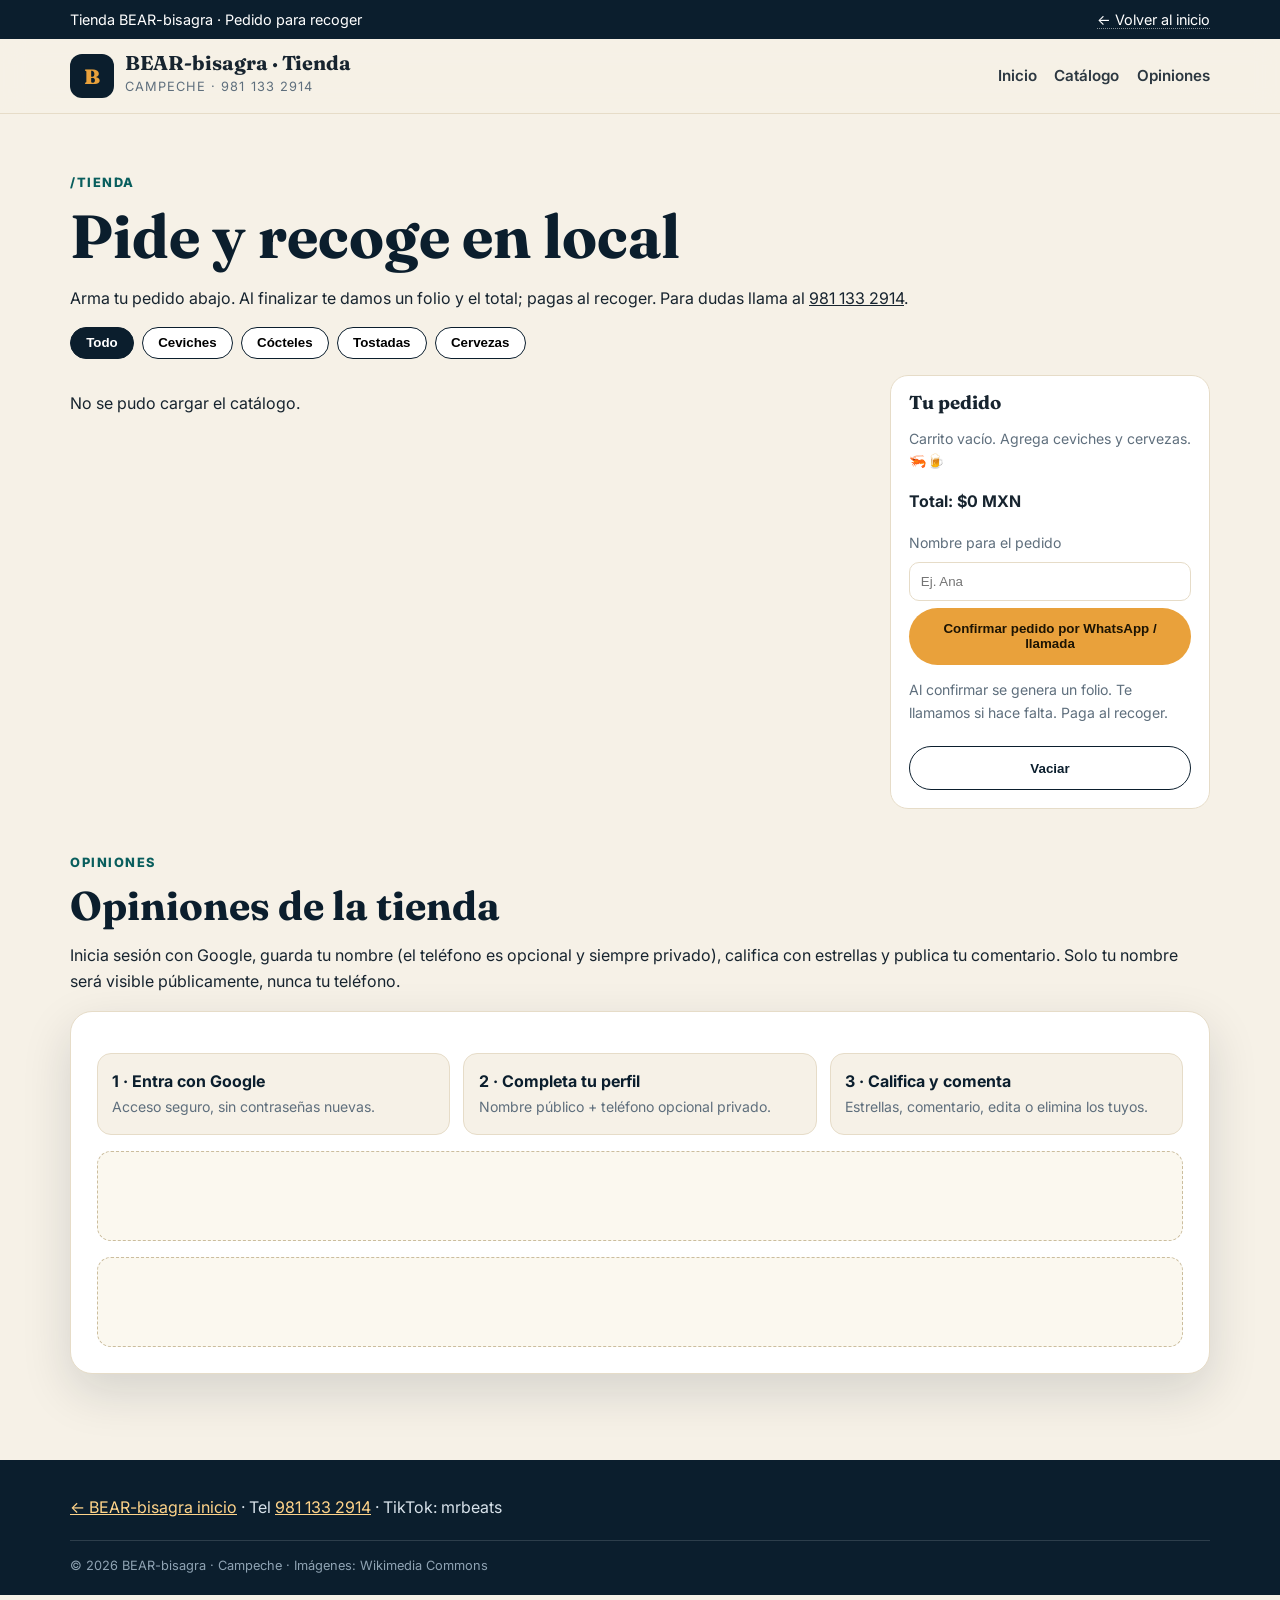
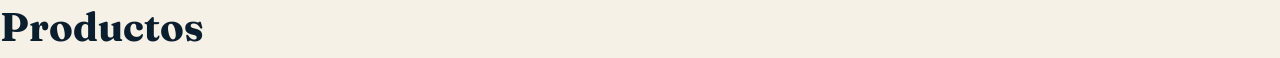
==== commit 376f4ecc: "generate tienda/index.html" ====
--- a/tienda/index.html
+++ b/tienda/index.html
@@ -1,52 +1,143 @@
 <!doctype html>
-<html lang="es">
+<html lang="es-MX">
 <head>
-<meta charset="utf-8" />
-<meta name="viewport" content="width=device-width, initial-scale=1" />
-<title>Tienda | BEAR-bisagra</title>
-<meta name="description" content="Catálogo de BEAR-bisagra: ceviches, cócteles, tacos de pescado y cubetas bien frías. Pide por WhatsApp." />
-<link rel="stylesheet" href="../styles.css" />
-<link rel="icon" href="data:image/svg+xml,%3Csvg xmlns='http://www.w3.org/2000/svg' viewBox='0 0 64 64'%3E%3Crect width='64' height='64' rx='14' fill='%23d9a441'/%3E%3Ctext x='32' y='44' font-size='36' text-anchor='middle' font-family='Georgia' font-weight='bold'%3EB%3C/text%3E%3C/svg%3E" />
-<link rel="preconnect" href="https://fonts.googleapis.com">
-<link href="https://fonts.googleapis.com/css2?family=Fraunces:ital,opsz,wght@0,9..144,700;0,9..144,900;1,9..144,700&family=Sora:wght@400;600;700&display=swap" rel="stylesheet">
+  <meta charset="utf-8" />
+  <meta name="viewport" content="width=device-width, initial-scale=1" />
+  <title>Tienda · BEAR-bisagra</title>
+  <meta name="description" content="Tienda BEAR-bisagra: pide ceviches, cócteles, tostadas y cervezas frías para recoger en Campeche." />
+  <link href="https://fonts.googleapis.com/css2?family=Fraunces:opsz,wght@9..144,700;9..144,900&family=Inter:wght@400;600;800&display=swap" rel="stylesheet" />
+  <link rel="stylesheet" href="../styles.css" />
 </head>
 <body>
-<div class="topbar">🛒 Catálogo BEAR-bisagra • Pide por WhatsApp al <a href="https://wa.me/529811332914" style="color:#fff;font-weight:700" data-eb-editable="link" data-eb-key="tienda-index.a.1" data-eb-role="a" data-eb-kind="link">981 133 2914</a> • <a href="../" style="color:#fff" data-eb-editable="link" data-eb-key="tienda-index.a.2" data-eb-role="a" data-eb-kind="link">← Volver al inicio</a></div>
-<header class="site"><nav class="nav">
-<a class="brand" href="../" data-eb-editable="link" data-eb-key="tienda-index.a.3" data-eb-role="a" data-eb-kind="link"><span class="brand-mark">B</span><span><b>BEAR-bisagra</b><small>tienda • Campeche</small></span></a>
-<div class="links" id="navLinks"><a href="../" data-eb-editable="link" data-eb-key="tienda-index.a.4" data-eb-role="a" data-eb-kind="link">Inicio</a><a href="../#especialidades" data-eb-editable="link" data-eb-key="tienda-index.a.5" data-eb-role="a" data-eb-kind="link">Especialidades</a><a href="../#opiniones" data-eb-editable="link" data-eb-key="tienda-index.a.6" data-eb-role="a" data-eb-kind="link">Opiniones</a><a href="tel:+529811332914" class="btn btn-call" data-eb-editable="link" data-eb-key="tienda-index.a.7" data-eb-role="a" data-eb-kind="link">📞 981 133 2914</a></div>
-<button class="burger" id="burger" aria-label="Menú" data-eb-editable="link" data-eb-key="tienda-index.button.8" data-eb-role="button" data-eb-kind="link">☰</button>
-</nav></header>
-<main class="container">
-<div class="tienda-hero">
-<span class="kicker">Catálogo público</span>
-<h1 style="font-family:var(--serif);font-size:clamp(2rem,4vw,3rem);margin:10px 0" data-eb-editable="text" data-eb-key="tienda-index.h1.9" data-eb-role="h1" data-eb-kind="text">La tienda de <em style="color:var(--gold2)">BEAR-bisagra</em></h1>
-<p style="color:var(--muted);max-width:65ch" data-eb-editable="text" data-eb-key="tienda-index.p.10" data-eb-role="p" data-eb-kind="text">Ceviches, cócteles y cervezas frías. Agrega al pedido y confirma por WhatsApp. Sin cuentas complicadas, sin dashboard: simple para antojar y pedir.</p>
-<div class="filters">
-<button class="active" data-cat="todo" data-eb-editable="link" data-eb-key="tienda-index.button.11" data-eb-role="button" data-eb-kind="link">Todo</button>
-<button data-cat="ceviches" data-eb-editable="link" data-eb-key="tienda-index.button.12" data-eb-role="button" data-eb-kind="link">Ceviches</button>
-<button data-cat="cocteles" data-eb-editable="link" data-eb-key="tienda-index.button.13" data-eb-role="button" data-eb-kind="link">Cócteles</button>
-<button data-cat="mariscos" data-eb-editable="link" data-eb-key="tienda-index.button.14" data-eb-role="button" data-eb-kind="link">Mariscos</button>
-<button data-cat="cervezas" data-eb-editable="link" data-eb-key="tienda-index.button.15" data-eb-role="button" data-eb-kind="link">Cervezas</button>
-<button data-cat="combos" data-eb-editable="link" data-eb-key="tienda-index.button.16" data-eb-role="button" data-eb-kind="link">Combos</button>
-</div>
-</div>
-<div class="catalog" id="catalogGrid"><p style="color:var(--muted)" data-eb-editable="text" data-eb-key="tienda-index.p.17" data-eb-role="p" data-eb-kind="text">Cargando catálogo desde store-products.json…</p></div>
-<section id="opiniones-tienda" style="padding-top:10px">
-<div class="comments-wrap">
-<h2 data-eb-editable="text" data-eb-key="tienda-index.h2.18" data-eb-role="h2" data-eb-kind="text">Opiniones de la tienda ⭐</h2>
-<p style="color:#555" data-eb-editable="text" data-eb-key="tienda-index.p.19" data-eb-role="p" data-eb-kind="text">¿Ya pediste? Inicia sesión con Google y deja tu calificación. Solo tu nombre es público.</p>
-<div data-itm-comments-shell data-project-id="32536aca-527c-4a46-9a63-be16d1e86934">
-<div data-itm-profile data-project-id="32536aca-527c-4a46-9a63-be16d1e86934"></div>
-<div data-itm-comments data-project-id="32536aca-527c-4a46-9a63-be16d1e86934"></div>
-</div>
-</div>
-</section>
-</main>
-<div class="cart-bar"><span>🧺 <span id="cartCount">0</span> • Total <strong id="cartTotal">$0 MXN</strong></span><button class="clear-btn" id="clearCart" type="button" data-eb-editable="link" data-eb-key="tienda-index.button.20" data-eb-role="button" data-eb-kind="link">Vaciar</button><button class="btn btn-gold" id="orderWa" style="border:0" data-eb-editable="link" data-eb-key="tienda-index.button.21" data-eb-role="button" data-eb-kind="link">Pedir por WhatsApp</button></div>
-<footer><div class="container"><p class="small" data-eb-editable="text" data-eb-key="tienda-index.p.22" data-eb-role="p" data-eb-kind="text">© <span id="year"></span> BEAR-bisagra • <a href="../" data-eb-editable="link" data-eb-key="tienda-index.a.23" data-eb-role="a" data-eb-kind="link">Inicio</a> • <a href="https://maps.google.com/?q=Monterrey" target="_blank" rel="noopener" data-eb-editable="link" data-eb-key="tienda-index.a.24" data-eb-role="a" data-eb-kind="link">Mapa</a> • Lun–Vie 7–21, Sáb 8–22, Dom 9–15</p></div></footer>
-<script src="../script.js"></script>
-<script src="https://itm-void-excepcional.pages.dev/comments.js" async></script>
+  <div class="topbar"><div class="container"><span>Tienda BEAR-bisagra · Pedido para recoger</span><span><a href="/" data-eb-editable="link" data-eb-key="tienda-index.a.1" data-eb-role="a" data-eb-kind="link">← Volver al inicio</a></span></div></div>
+  <header class="header"><div class="container">
+    <a class="brand" href="/" data-eb-editable="link" data-eb-key="tienda-index.a.2" data-eb-role="a" data-eb-kind="link"><span class="brand-mark">B</span><span><b>BEAR-bisagra · Tienda</b><small>Campeche · 981 133 2914</small></span></a>
+    <button class="menu-btn" data-menu-btn aria-label="Abrir menú" data-eb-editable="link" data-eb-key="tienda-index.button.3" data-eb-role="button" data-eb-kind="link">☰ Menú</button>
+    <nav class="nav" data-nav><a href="/" data-eb-editable="link" data-eb-key="tienda-index.a.4" data-eb-role="a" data-eb-kind="link">Inicio</a><a href="#catalogo" data-eb-editable="link" data-eb-key="tienda-index.a.5" data-eb-role="a" data-eb-kind="link">Catálogo</a><a href="#opiniones" data-eb-editable="link" data-eb-key="tienda-index.a.6" data-eb-role="a" data-eb-kind="link">Opiniones</a></nav>
+  </div></header>
+
+  <main class="section"><div class="container">
+    <span class="kicker">/tienda</span>
+    <h1 style="color:var(--navy)" data-eb-editable="text" data-eb-key="tienda-index.h1.7" data-eb-role="h1" data-eb-kind="text">Pide y recoge en local</h1>
+    <p data-eb-editable="text" data-eb-key="tienda-index.p.8" data-eb-role="p" data-eb-kind="text">Arma tu pedido abajo. Al finalizar te damos un folio y el total; pagas al recoger. Para dudas llama al <a href="tel:+529811332914" data-eb-editable="link" data-eb-key="tienda-index.a.9" data-eb-role="a" data-eb-kind="link">981 133 2914</a>.</p>
+
+    <div class="filters" data-filters>
+      <button class="filter-btn active" data-filter="all" data-eb-editable="link" data-eb-key="tienda-index.button.10" data-eb-role="button" data-eb-kind="link">Todo</button>
+      <button class="filter-btn" data-filter="ceviches" data-eb-editable="link" data-eb-key="tienda-index.button.11" data-eb-role="button" data-eb-kind="link">Ceviches</button>
+      <button class="filter-btn" data-filter="cocteles" data-eb-editable="link" data-eb-key="tienda-index.button.12" data-eb-role="button" data-eb-kind="link">Cócteles</button>
+      <button class="filter-btn" data-filter="tostadas" data-eb-editable="link" data-eb-key="tienda-index.button.13" data-eb-role="button" data-eb-kind="link">Tostadas</button>
+      <button class="filter-btn" data-filter="cervezas" data-eb-editable="link" data-eb-key="tienda-index.button.14" data-eb-role="button" data-eb-kind="link">Cervezas</button>
+    </div>
+
+    <div class="shop-layout">
+      <div class="cards catalog-grid" id="catalogo" data-catalog>
+        <p data-eb-editable="text" data-eb-key="tienda-index.p.15" data-eb-role="p" data-eb-kind="text">Cargando catálogo…</p>
+      </div>
+      <aside class="cart" aria-label="Carrito">
+        <h3 style="margin-top:0" data-eb-editable="text" data-eb-key="tienda-index.h3.16" data-eb-role="h3" data-eb-kind="text">Tu pedido</h3>
+        <div data-cart-items><p class="privacy" data-eb-editable="text" data-eb-key="tienda-index.p.17" data-eb-role="p" data-eb-kind="text">Carrito vacío. Agrega ceviches y cervezas. 🦐🍺</p></div>
+        <p data-eb-editable="text" data-eb-key="tienda-index.p.18" data-eb-role="p" data-eb-kind="text"><strong>Total: $<span data-cart-total>0</span> MXN</strong></p>
+        <label class="privacy" for="nombre">Nombre para el pedido</label>
+        <input id="nombre" data-cart-name placeholder="Ej. Ana" style="width:100%;padding:.7rem;border-radius:10px;border:1px solid var(--line);margin:.4rem 0" />
+        <button class="btn btn-primary" data-checkout style="width:100%" data-eb-editable="link" data-eb-key="tienda-index.button.19" data-eb-role="button" data-eb-kind="link">Confirmar pedido por WhatsApp / llamada</button>
+        <p class="privacy" data-eb-editable="text" data-eb-key="tienda-index.p.20" data-eb-role="p" data-eb-kind="text">Al confirmar se genera un folio. Te llamamos si hace falta. Paga al recoger.</p>
+        <button class="btn btn-ghost" data-clear style="width:100%;margin-top:.5rem" data-eb-editable="link" data-eb-key="tienda-index.button.21" data-eb-role="button" data-eb-kind="link">Vaciar</button>
+      </aside>
+    </div>
+
+    <section id="opiniones" style="margin-top:2.5rem">
+      <span class="kicker">Opiniones</span>
+      <h2 data-eb-editable="text" data-eb-key="tienda-index.h2.22" data-eb-role="h2" data-eb-kind="text">Opiniones de la tienda</h2>
+      <p data-eb-editable="text" data-eb-key="tienda-index.p.23" data-eb-role="p" data-eb-kind="text">Inicia sesión con Google, guarda tu nombre (el teléfono es opcional y siempre privado), califica con estrellas y publica tu comentario. Solo tu nombre será visible públicamente, nunca tu teléfono.</p>
+      <div class="comments-shell" data-itm-comments-shell data-project-id="32536aca-527c-4a46-9a63-be16d1e86934">
+        <div class="comments-info">
+          <div class="info-card"><strong>1 · Entra con Google</strong><span class="privacy">Acceso seguro, sin contraseñas nuevas.</span></div>
+          <div class="info-card"><strong>2 · Completa tu perfil</strong><span class="privacy">Nombre público + teléfono opcional privado.</span></div>
+          <div class="info-card"><strong>3 · Califica y comenta</strong><span class="privacy">Estrellas, comentario, edita o elimina los tuyos.</span></div>
+        </div>
+        <div data-itm-profile data-project-id="32536aca-527c-4a46-9a63-be16d1e86934"></div>
+        <div data-itm-comments data-project-id="32536aca-527c-4a46-9a63-be16d1e86934"></div>
+      </div>
+    </section>
+  </div></main>
+
+  <footer class="footer"><div class="container"><a href="/" data-eb-editable="link" data-eb-key="tienda-index.a.24" data-eb-role="a" data-eb-kind="link">← BEAR-bisagra inicio</a> · Tel <a href="tel:+529811332914" data-eb-editable="link" data-eb-key="tienda-index.a.25" data-eb-role="a" data-eb-kind="link">981 133 2914</a> · TikTok: mrbeats<div class="credit">© <span data-year></span> BEAR-bisagra · Campeche · Imágenes: Wikimedia Commons</div></div></footer>
+
+  <script>
+  (function(){
+    const menuBtn = document.querySelector('[data-menu-btn]');
+    const nav = document.querySelector('[data-nav]');
+    if(menuBtn && nav){
+      menuBtn.addEventListener('click', ()=> nav.classList.toggle('open'));
+      nav.addEventListener('click', (e)=>{ if(e.target.tagName==='A') nav.classList.remove('open'); });
+    }
+    document.querySelectorAll('[data-year]').forEach(el=>{ el.textContent = new Date().getFullYear(); });
+  })();
+  </script>
+
+  <script>
+  (async function(){
+    const catalog = document.querySelector('[data-catalog]');
+    const itemsEl = document.querySelector('[data-cart-items]');
+    const totalEl = document.querySelector('[data-cart-total]');
+    let products = [];
+    let filter = 'all';
+    const read = () => { try{ return JSON.parse(localStorage.getItem('bear_cart')||'[]'); }catch{ return []; } };
+    const write = (c) => { localStorage.setItem('bear_cart', JSON.stringify(c)); renderCart(); };
+    try{
+      const r = await fetch('../store-products.json');
+      products = await r.json();
+    }catch(e){ catalog.innerHTML = '<p data-eb-editable="text" data-eb-key="tienda-index.p.26" data-eb-role="p" data-eb-kind="text">No se pudo cargar el catálogo.</p>'; return; }
+    function renderCatalog(){
+      const list = products.filter(p => filter==='all' || p.category===filter);
+      catalog.innerHTML = list.map(p=>`
+        <article class="card">
+          <img src="${p.image}" alt="${p.name}" loading="lazy" / data-eb-editable="image" data-eb-key="tienda-index.img.27" data-eb-role="img" data-eb-kind="image">
+          <div class="card-body">
+            <span class="tag">${p.category} · ${p.unit}</span>
+            <h3 data-eb-editable="text" data-eb-key="tienda-index.h3.28" data-eb-role="h3" data-eb-kind="text">${p.name}</h3>
+            <p class="privacy" data-eb-editable="text" data-eb-key="tienda-index.p.29" data-eb-role="p" data-eb-kind="text">${p.description}</p>
+            <span class="price">$${p.price} MXN</span>
+            <button class="btn btn-dark" data-add="${p.id}" data-eb-editable="link" data-eb-key="tienda-index.button.30" data-eb-role="button" data-eb-kind="link">Agregar</button>
+          </div>
+        </article>`).join('');
+    }
+    function renderCart(){
+      const cart = read();
+      if(!cart.length){ itemsEl.innerHTML = '<p class="privacy" data-eb-editable="text" data-eb-key="tienda-index.p.31" data-eb-role="p" data-eb-kind="text">Carrito vacío.</p>'; totalEl.textContent='0'; return; }
+      let total = 0;
+      itemsEl.innerHTML = cart.map(ci=>{
+        const p = products.find(x=>x.id===ci.id); if(!p) return '';
+        total += p.price*ci.qty;
+        return `<div class="cart-item"><span>${p.name} × ${ci.qty}</span><span>$${p.price*ci.qty} <span class="qty"><button data-dec="${p.id}" data-eb-editable="link" data-eb-key="tienda-index.button.32" data-eb-role="button" data-eb-kind="link">−</button><button data-inc="${p.id}" data-eb-editable="link" data-eb-key="tienda-index.button.33" data-eb-role="button" data-eb-kind="link">+</button></span></span></div>`;
+      }).join('');
+      totalEl.textContent = total;
+    }
+    document.addEventListener('click', (e)=>{
+      const add = e.target.closest('[data-add]');
+      if(add){ const id=add.dataset.add; const c=read(); const f=c.find(i=>i.id===id); f?f.qty++:c.push({id,qty:1}); write(c); return; }
+      const inc = e.target.closest('[data-inc]');
+      if(inc){ const c=read(); c.find(i=>i.id===inc.dataset.inc).qty++; write(c); return; }
+      const dec = e.target.closest('[data-dec]');
+      if(dec){ let c=read(); const it=c.find(i=>i.id===dec.dataset.dec); it.qty--; if(it.qty<=0) c=c.filter(i=>i.id!==it.id); write(c); return; }
+      if(e.target.closest('[data-clear]')){ write([]); return; }
+      if(e.target.closest('[data-checkout]')){
+        const c=read(); if(!c.length){ alert('Agrega algo primero 🦐'); return; }
+        const name = document.querySelector('[data-cart-name]').value || 'Cliente';
+        const total = c.reduce((s,ci)=>{ const p=products.find(x=>x.id===ci.id); return s+p.price*ci.qty; },0);
+        const folio = 'BEAR-'+Date.now().toString().slice(-6);
+        const detail = c.map(ci=>{ const p=products.find(x=>x.id===ci.id); return `${ci.qty}x ${p.name}`; }).join(', ');
+        alert(`¡Gracias ${name}! Folio ${folio}\n${detail}\nTotal $${total} MXN. Paga al recoger. Llámanos: 9811332914`);
+        write([]);
+        return;
+      }
+      const f = e.target.closest('[data-filter]');
+      if(f){ filter=f.dataset.filter; document.querySelectorAll('[data-filter]').forEach(b=>b.classList.toggle('active', b===f)); renderCatalog(); }
+    });
+    renderCatalog(); renderCart();
+  })();
+  </script>
+  <script src="https://itm-void-excepcional.pages.dev/comments.js" defer></script>
 
 <section data-itm-store-shell data-project-id="32536aca-527c-4a46-9a63-be16d1e86934"><h2>Productos</h2><div data-itm-store-products data-project-id="32536aca-527c-4a46-9a63-be16d1e86934"></div></section>
 
--- a/styles.css
+++ b/styles.css
@@ -1,116 +1,116 @@
 :root{
-  --bg:#0f1417;
-  --bg2:#161e22;
-  --card:#1d272d;
-  --line:rgba(255,255,255,.1);
-  --cream:#f7f2e9;
-  --muted:#b9c2c6;
-  --gold:#d9a441;
-  --gold2:#f0c66a;
-  --teal:#2ec4b6;
-  --coral:#ff6b5e;
+  --navy:#0b1e2d;
+  --navy-2:#102a3e;
+  --teal:#0e7c7b;
+  --teal-dark:#095e5d;
+  --amber:#e9a13b;
+  --coral:#c93a2e;
+  --sand:#f6f1e7;
+  --paper:#fffdf7;
+  --ink:#17242f;
+  --muted:#5f6f7d;
+  --line:#e6dcc8;
   --radius:18px;
-  --max:1120px;
-  --font:"Sora",system-ui,-apple-system,Segoe UI,Roboto,Arial,sans-serif;
-  --serif:"Fraunces",Georgia,serif;
+  --shadow:0 18px 50px rgba(11,30,45,.14);
+  --font-display:"Fraunces",Georgia,serif;
+  --font-body:"Inter",system-ui,-apple-system,Segoe UI,Roboto,Arial,sans-serif;
 }
 *{box-sizing:border-box}
 html{scroll-behavior:smooth}
-body{margin:0;font-family:var(--font);background:var(--bg);color:var(--cream);line-height:1.6}
+body{margin:0;font-family:var(--font-body);color:var(--ink);background:var(--sand);line-height:1.6}
+img{max-width:100%;display:block}
 a{color:inherit}
-img{max-width:100%;display:block}
-.container{max-width:var(--max);margin:0 auto;padding:0 20px}
-.topbar{background:#000;color:#ffe9b0;font-size:.85rem;text-align:center;padding:8px 12px;letter-spacing:.02em}
-header.site{position:sticky;top:0;z-index:20;background:rgba(15,20,23,.92);backdrop-filter:blur(10px);border-bottom:1px solid var(--line)}
-.nav{display:flex;align-items:center;justify-content:space-between;gap:16px;padding:14px 20px;max-width:var(--max);margin:0 auto}
-.brand{display:flex;align-items:center;gap:12px;text-decoration:none}
-.brand-mark{width:44px;height:44px;border-radius:12px;background:linear-gradient(135deg,var(--gold),#7a4a12);display:grid;place-items:center;font-weight:900;color:#111;font-size:1.3rem}
-.brand b{font-family:var(--serif);font-size:1.3rem;letter-spacing:.02em}
-.brand small{display:block;font-family:var(--font);font-weight:500;color:var(--muted);font-size:.75rem;letter-spacing:.14em;text-transform:uppercase}
-.links{display:flex;gap:18px;align-items:center;font-size:.95rem}
-.links a{text-decoration:none;color:var(--cream);opacity:.9}
-.links a:hover{color:var(--gold2)}
-.btn{display:inline-flex;align-items:center;gap:8px;border:0;border-radius:999px;padding:12px 22px;font-weight:700;text-decoration:none;cursor:pointer;transition:.2s}
-.btn-gold{background:linear-gradient(135deg,var(--gold2),var(--gold));color:#1a1206}
-.btn-gold:hover{transform:translateY(-1px);box-shadow:0 10px 26px rgba(217,164,65,.35)}
-.btn-ghost{border:1px solid var(--line);color:var(--cream);background:transparent}
-.btn-ghost:hover{border-color:var(--gold)}
-.btn-call{background:#fff;color:#111;padding:10px 18px;font-size:.9rem}
-.burger{display:none;background:none;border:1px solid var(--line);color:#fff;border-radius:10px;padding:8px 12px}
-.hero{position:relative;overflow:hidden;background:radial-gradient(900px 500px at 80% -10%,rgba(217,164,65,.25),transparent),radial-gradient(700px 500px at 10% 20%,rgba(46,196,182,.18),transparent),var(--bg)}
-.hero-grid{display:grid;grid-template-columns:1.05fr .95fr;gap:36px;align-items:center;padding:56px 20px 48px;max-width:var(--max);margin:0 auto}
-.eyebrow{display:inline-flex;align-items:center;gap:8px;background:rgba(217,164,65,.14);border:1px solid rgba(217,164,65,.35);color:var(--gold2);border-radius:999px;padding:6px 14px;font-size:.82rem;letter-spacing:.06em;text-transform:uppercase}
-h1{font-family:var(--serif);font-size:clamp(2.4rem,5vw,4rem);line-height:1.02;margin:18px 0 14px}
-h1 em{font-style:italic;color:var(--gold2)}
-.lead{color:var(--muted);font-size:1.08rem;max-width:52ch}
-.cta-row{display:flex;gap:12px;flex-wrap:wrap;margin-top:22px}
-.meta-row{display:flex;gap:18px;flex-wrap:wrap;margin-top:22px;color:var(--muted);font-size:.92rem}
-.meta-row strong{color:var(--cream)}
-.hero-card{background:var(--card);border:1px solid var(--line);border-radius:22px;overflow:hidden;box-shadow:0 24px 60px rgba(0,0,0,.4)}
-.hero-card img{height:360px;width:100%;object-fit:cover}
-.hero-card-body{padding:18px 20px;display:flex;justify-content:space-between;align-items:center;gap:12px}
-.price{font-family:var(--serif);font-size:1.6rem;color:var(--gold2)}
-section{padding:64px 0}
-.sec-head{max-width:720px;margin-bottom:28px}
-.sec-head h2{font-family:var(--serif);font-size:clamp(1.8rem,3.5vw,2.6rem);margin:10px 0}
-.sec-head p{color:var(--muted)}
-.kicker{color:var(--teal);text-transform:uppercase;letter-spacing:.16em;font-size:.78rem;font-weight:800}
-.grid3{display:grid;grid-template-columns:repeat(3,1fr);gap:18px}
-.grid2{display:grid;grid-template-columns:1fr 1fr;gap:22px}
-.card{background:var(--card);border:1px solid var(--line);border-radius:var(--radius);overflow:hidden}
-.card img{height:210px;width:100%;object-fit:cover}
-.card-body{padding:18px}
-.card-body h3{margin:0 0 8px;font-size:1.15rem}
-.card-body p{margin:0;color:var(--muted);font-size:.95rem}
-.tag{display:inline-block;font-size:.75rem;background:rgba(46,196,182,.15);border:1px solid rgba(46,196,182,.35);color:#9ef0e6;border-radius:999px;padding:3px 10px;margin-bottom:10px}
-.beer{background:linear-gradient(180deg,#1e2a10,#161e22);border:1px solid rgba(217,164,65,.25);border-radius:22px;overflow:hidden;display:grid;grid-template-columns:1fr 1fr}
-.beer img{height:100%;min-height:320px;object-fit:cover}
-.beer-body{padding:32px}
-.beer-body ul{padding-left:18px;color:var(--muted)}
-.store-preview{background:var(--bg2);border-top:1px solid var(--line);border-bottom:1px solid var(--line)}
-.product{background:#fff;color:#141414;border-radius:18px;overflow:hidden;display:flex;flex-direction:column;position:relative}
-.product img{height:190px;object-fit:cover;width:100%;background:#0f1417}
-.product-body{padding:16px;display:flex;flex-direction:column;gap:8px;flex:1}
-.product-body h3{margin:0;font-size:1.05rem}
-.product-body p{margin:0;color:#555;font-size:.9rem;flex:1}
-.product-foot{display:flex;justify-content:space-between;align-items:center;margin-top:10px}
-.product-foot strong{font-size:1.2rem}
-.add{background:#111;color:#fff;border-radius:999px;padding:9px 16px;text-decoration:none;font-weight:700;font-size:.88rem}
-.local-card{display:grid;grid-template-columns:1fr 1fr;background:var(--card);border:1px solid var(--line);border-radius:22px;overflow:hidden}
-.local-info{padding:30px}
-.hours{width:100%;border-collapse:collapse;margin:16px 0;font-size:.95rem}
-.hours td{padding:8px 0;border-bottom:1px dashed var(--line)}
-.hours td:last-child{text-align:right;color:var(--gold2)}
-.video-placeholder{border:1px dashed rgba(255,255,255,.25);border-radius:22px;padding:36px;text-align:center;color:var(--muted);background:rgba(255,255,255,.03)}
-.comments-wrap{background:linear-gradient(180deg,#fdf8ec,#f7f2e9);color:#1b1b1b;border-radius:26px;padding:32px}
-.comments-wrap h2{font-family:var(--serif);margin:0 0 8px;font-size:2rem}
-.comments-explain{display:grid;grid-template-columns:1fr 1fr;gap:18px;margin:18px 0}
-.explain-box{background:#fff;border:1px solid #eadfc6;border-radius:16px;padding:16px;font-size:.93rem}
-.explain-box b{display:block;margin-bottom:6px}
-[data-itm-profile],[data-itm-comments]{background:#fff;border:1px solid #e7ddc2;border-radius:16px;padding:18px;margin-top:14px}
-footer{background:#000;padding:40px 0 24px;border-top:1px solid var(--line);color:var(--muted)}
-.foot-grid{display:grid;grid-template-columns:1.2fr 1fr 1fr;gap:20px}
-.foot-grid h4{color:#fff;margin:0 0 10px}
-.small{font-size:.85rem}
-.tienda-hero{padding:48px 0 10px}
-.catalog{display:grid;grid-template-columns:repeat(3,1fr);gap:18px;padding:20px 0 60px}
-.filters{display:flex;gap:10px;flex-wrap:wrap;margin:18px 0}
-.filters button{border:1px solid var(--line);background:transparent;color:var(--cream);border-radius:999px;padding:8px 16px;cursor:pointer}
-.filters button.active,.filters button:hover{background:var(--gold);color:#111;border-color:var(--gold)}
-.cart-bar{position:fixed;bottom:16px;left:50%;transform:translateX(-50%);background:#fff;color:#111;border-radius:999px;padding:10px 10px 10px 20px;display:flex;gap:14px;align-items:center;box-shadow:0 18px 50px rgba(0,0,0,.5);z-index:30;max-width:92vw}
-body:has(.cart-bar){padding-bottom:76px}
-body:has(.cart-bar) footer{margin-bottom:0}
-a:focus-visible,button:focus-visible{outline:3px solid var(--gold2);outline-offset:2px}
-.clear-btn{background:transparent;border:1px solid #ddd;border-radius:999px;padding:9px 14px;cursor:pointer;font-weight:700;font-size:.85rem;color:#555}
-.clear-btn:hover{border-color:#111;color:#111}
-.cart-bar strong{white-space:nowrap}
-#cartCount{background:#111;color:#fff;border-radius:999px;padding:2px 10px;margin-left:6px}
+.container{width:min(1140px,92%);margin:0 auto}
+.topbar{background:var(--navy);color:#fff;font-size:.9rem}
+.topbar .container{display:flex;justify-content:space-between;align-items:center;padding:.5rem 0;gap:1rem;flex-wrap:wrap}
+.topbar a{text-decoration:none;border-bottom:1px dotted rgba(255,255,255,.5)}
+.header{position:sticky;top:0;z-index:50;background:rgba(246,241,231,.92);backdrop-filter:blur(12px);border-bottom:1px solid var(--line)}
+.header .container{display:flex;align-items:center;justify-content:space-between;padding:.9rem 0;gap:1rem}
+.brand{display:flex;align-items:center;gap:.7rem;text-decoration:none}
+.brand-mark{width:44px;height:44px;border-radius:12px;background:var(--navy);color:var(--amber);display:grid;place-items:center;font-family:var(--font-display);font-weight:900;font-size:1.3rem;letter-spacing:.02em}
+.brand b{font-family:var(--font-display);font-size:1.25rem;line-height:1;display:block}
+.brand small{color:var(--muted);font-size:.8rem;letter-spacing:.08em;text-transform:uppercase}
+.nav{display:flex;gap:1.1rem;align-items:center}
+.nav a{text-decoration:none;font-weight:600;font-size:.95rem;opacity:.9}
+.nav a:hover{color:var(--teal-dark)}
+.btn{display:inline-flex;align-items:center;justify-content:center;gap:.5rem;border:0;cursor:pointer;text-decoration:none;font-weight:800;padding:.85rem 1.35rem;border-radius:999px;transition:.18s}
+.btn-primary{background:var(--amber);color:#1d1403}
+.btn-primary:hover{transform:translateY(-1px);box-shadow:var(--shadow)}
+.btn-dark{background:var(--navy);color:#fff}
+.btn-ghost{background:transparent;border:1.5px solid var(--navy);color:var(--navy)}
+.btn-teal{background:var(--teal);color:#fff}
+.menu-btn{display:none;background:var(--navy);color:#fff;border:0;border-radius:10px;padding:.6rem .8rem;font-weight:800}
+.hero{background:var(--navy);color:#fff;overflow:hidden;position:relative}
+.hero-grid{display:grid;grid-template-columns:1.05fr .95fr;gap:2rem;align-items:center;padding:3.2rem 0}
+.eyebrow{display:inline-flex;align-items:center;gap:.5rem;background:rgba(233,161,59,.18);border:1px solid rgba(233,161,59,.5);color:#ffd48a;padding:.35rem .8rem;border-radius:999px;font-size:.82rem;font-weight:700;letter-spacing:.04em;text-transform:uppercase}
+h1,h2,h3{font-family:var(--font-display);line-height:1.08;margin:.6rem 0}
+h1{font-size:clamp(2.2rem,5vw,3.8rem)}
+h2{font-size:clamp(1.7rem,3.4vw,2.5rem);color:var(--navy)}
+.lead{font-size:1.08rem;color:rgba(255,255,255,.88);max-width:34rem}
+.hero-ctas{display:flex;gap:.8rem;flex-wrap:wrap;margin-top:1.3rem}
+.hero-meta{display:flex;gap:1.2rem;flex-wrap:wrap;margin-top:1.2rem;color:#ffe9bd;font-size:.92rem}
+.hero-media{display:grid;grid-template-columns:1fr 1fr;gap:.8rem}
+.hero-media figure{margin:0;border-radius:var(--radius);overflow:hidden;position:relative;min-height:220px;background:#123}
+.hero-media img{width:100%;height:100%;object-fit:cover;position:absolute;inset:0}
+.hero-media figcaption{position:absolute;left:.7rem;bottom:.7rem;background:rgba(0,0,0,.62);color:#fff;padding:.35rem .7rem;border-radius:999px;font-size:.8rem;font-weight:700}
+.hero-media .tall{grid-row:span 2;min-height:460px}
+.section{padding:3.4rem 0}
+.section.alt{background:var(--paper);border-top:1px solid var(--line);border-bottom:1px solid var(--line)}
+.kicker{color:var(--teal-dark);font-weight:800;letter-spacing:.12em;text-transform:uppercase;font-size:.8rem}
+.cards{display:grid;grid-template-columns:repeat(3,1fr);gap:1.1rem;margin-top:1.4rem}
+.card{background:#fff;border:1px solid var(--line);border-radius:var(--radius);overflow:hidden;box-shadow:0 8px 26px rgba(0,0,0,.06);display:flex;flex-direction:column}
+.card img{height:210px;object-fit:cover;width:100%}
+.card-body{padding:1.1rem 1.15rem 1.3rem;display:flex;flex-direction:column;gap:.5rem;flex:1}
+.card-body h3{margin:0;color:var(--navy)}
+.price{font-weight:900;color:var(--teal-dark)}
+.tag{align-self:flex-start;background:var(--sand);border:1px solid var(--line);border-radius:999px;padding:.15rem .65rem;font-size:.78rem;font-weight:700}
+.split{display:grid;grid-template-columns:1fr 1fr;gap:2rem;align-items:center}
+.split img{border-radius:var(--radius);box-shadow:var(--shadow);height:380px;object-fit:cover;width:100%}
+.checks{list-style:none;padding:0;margin:1rem 0;display:grid;gap:.6rem}
+.checks li{background:#fff;border:1px solid var(--line);border-radius:12px;padding:.7rem .9rem}
+.hours{background:var(--navy);color:#fff;border-radius:22px;padding:1.6rem;display:grid;grid-template-columns:1.2fr .8fr;gap:1.4rem}
+.hours a{color:#ffd48a}
+.hours ul{list-style:none;margin:.6rem 0;padding:0;display:grid;gap:.4rem}
+.pill{display:inline-block;background:rgba(255,255,255,.12);border:1px solid rgba(255,255,255,.22);padding:.3rem .7rem;border-radius:999px;font-size:.85rem;margin:.15rem .25rem .15rem 0}
+.teaser{background:linear-gradient(135deg,var(--teal) 0%,var(--navy) 70%);color:#fff;border-radius:22px;padding:1.8rem;display:grid;grid-template-columns:1.1fr .9fr;gap:1.4rem;align-items:center}
+.mini-grid{display:grid;grid-template-columns:repeat(3,1fr);gap:.7rem}
+.mini{background:rgba(255,255,255,.96);color:var(--ink);border-radius:14px;overflow:hidden}
+.mini img{height:110px;object-fit:cover;width:100%}
+.mini div{padding:.6rem .7rem;font-size:.85rem;font-weight:700}
+.mini .price{font-size:.85rem}
+/* Catalogo tienda: 2 cols en desktop, 1 en movil (evita inline que rompe responsive) */
+.catalog-grid{grid-template-columns:repeat(2,1fr) !important;margin-top:0}
+a:focus-visible,button:focus-visible,input:focus-visible{outline:3px solid var(--amber);outline-offset:2px}
+.cart input{background:#fff;color:var(--ink)}
+.cart-item span:last-child{white-space:nowrap}
+/* Comentarios */
+.comments-shell{background:#fff;border:1px solid var(--line);border-radius:22px;padding:1.6rem;box-shadow:var(--shadow)}
+.comments-info{display:grid;grid-template-columns:repeat(3,1fr);gap:.8rem;margin:1rem 0}
+.info-card{background:var(--sand);border:1px solid var(--line);border-radius:14px;padding:.9rem}
+.info-card strong{display:block;color:var(--navy)}
+[data-itm-profile],[data-itm-comments]{background:#fbf8ef;border:1px dashed #cbbd9d;border-radius:14px;padding:1rem;margin-top:1rem;min-height:90px}
+.privacy{font-size:.88rem;color:var(--muted)}
+/* Tienda */
+.shop-layout{display:grid;grid-template-columns:1fr 320px;gap:1.4rem;align-items:start}
+.filters{display:flex;gap:.5rem;flex-wrap:wrap;margin:1rem 0}
+.filter-btn{border:1px solid var(--navy);background:#fff;border-radius:999px;padding:.45rem .95rem;font-weight:700;cursor:pointer}
+.filter-btn.active{background:var(--navy);color:#fff}
+.cart{position:sticky;top:90px;background:#fff;border:1px solid var(--line);border-radius:18px;padding:1.1rem}
+.cart-item{display:flex;justify-content:space-between;gap:.6rem;padding:.5rem 0;border-bottom:1px dashed var(--line);font-size:.92rem}
+.qty{display:inline-flex;gap:.4rem;align-items:center}
+.qty button{border:1px solid var(--line);background:var(--sand);border-radius:8px;width:26px;height:26px;cursor:pointer;font-weight:900}
+.footer{background:var(--navy);color:#d8e2ea;padding:2.2rem 0 1.2rem;margin-top:2rem}
+.footer a{color:#ffd48a}
+.footer-grid{display:grid;grid-template-columns:1.2fr .8fr .8fr;gap:1.4rem}
+.credit{font-size:.8rem;color:#8fa3b3;margin-top:1.2rem;border-top:1px solid rgba(255,255,255,.14);padding-top:.9rem}
 @media(max-width:900px){
-  .hero-grid,.grid2,.beer,.local-card,.foot-grid,.comments-explain{grid-template-columns:1fr}
-  .grid3,.catalog{grid-template-columns:1fr 1fr}
-  .links{display:none}
-  .links.open{display:flex;position:absolute;top:68px;right:16px;background:#000;border:1px solid var(--line);border-radius:14px;padding:14px;flex-direction:column}
-  .burger{display:block}
-  .beer img{min-height:220px}
+  .hero-grid,.split,.hours,.teaser,.shop-layout,.footer-grid{grid-template-columns:1fr}
+  .cards{grid-template-columns:1fr}
+  .catalog-grid{grid-template-columns:1fr !important}
+  .mini-grid{grid-template-columns:1fr}
+  .hero-media{grid-template-columns:1fr}
+  .hero-media .tall{min-height:300px;grid-row:auto}
+  .nav{display:none}.nav.open{display:flex;position:absolute;top:100%;left:0;right:0;background:var(--paper);padding:1rem 4%;flex-direction:column;align-items:flex-start;border-bottom:1px solid var(--line)}
+  .menu-btn{display:inline-block}
+  .comments-info{grid-template-columns:1fr}
 }
-@media(max-width:600px){.grid3,.catalog{grid-template-columns:1fr}section{padding:44px 0}}
